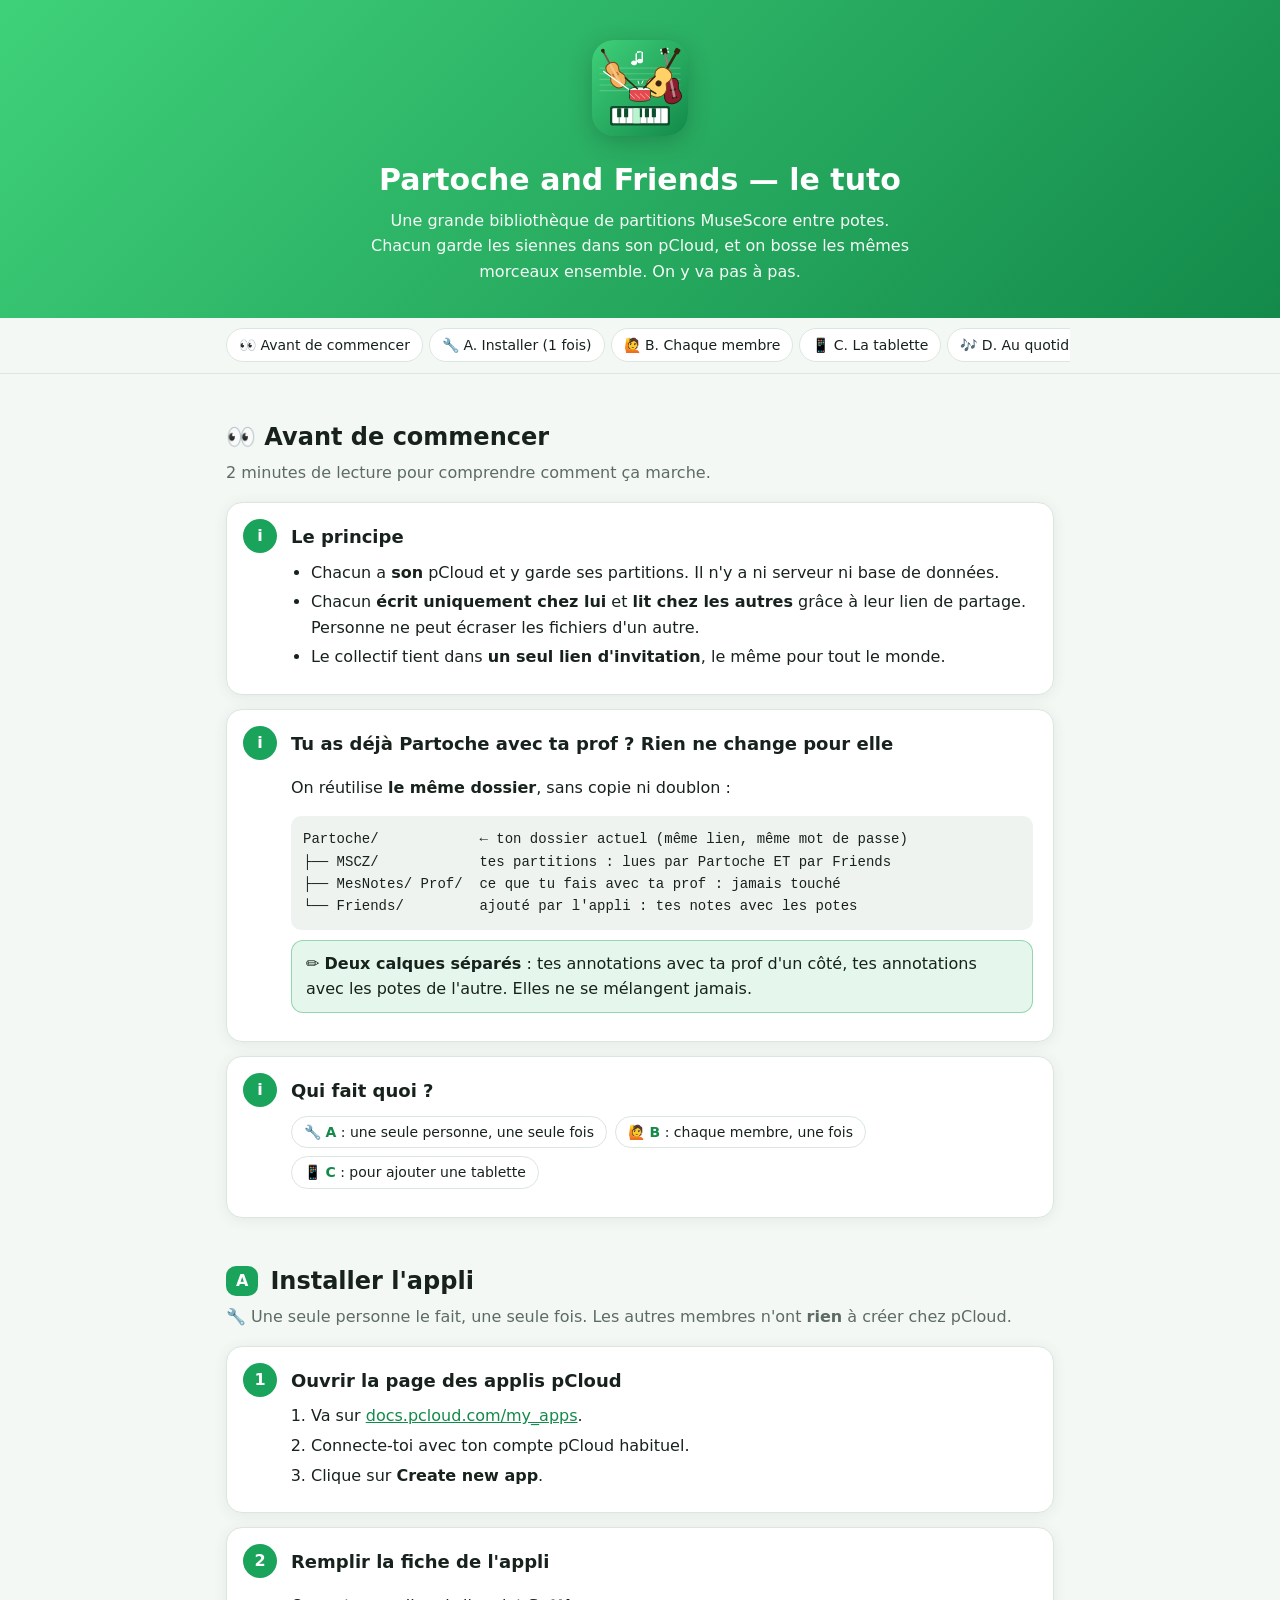
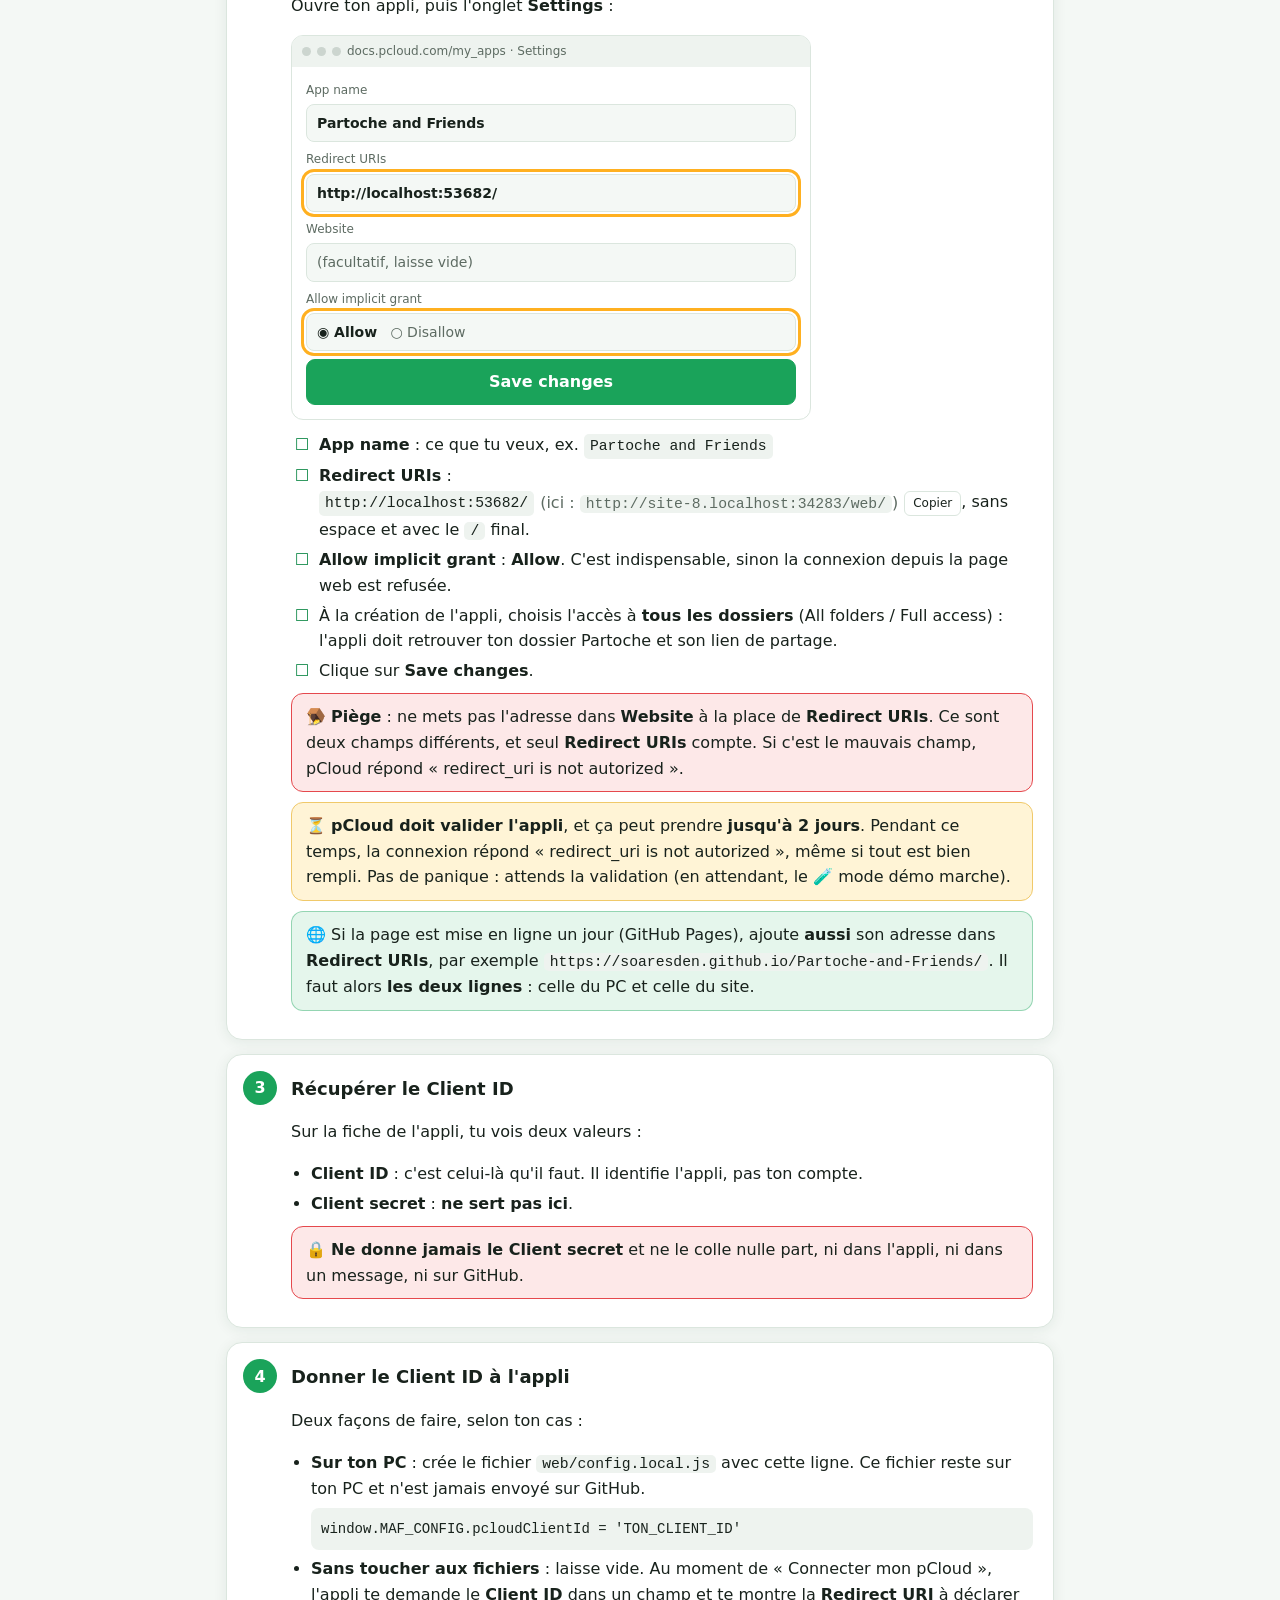
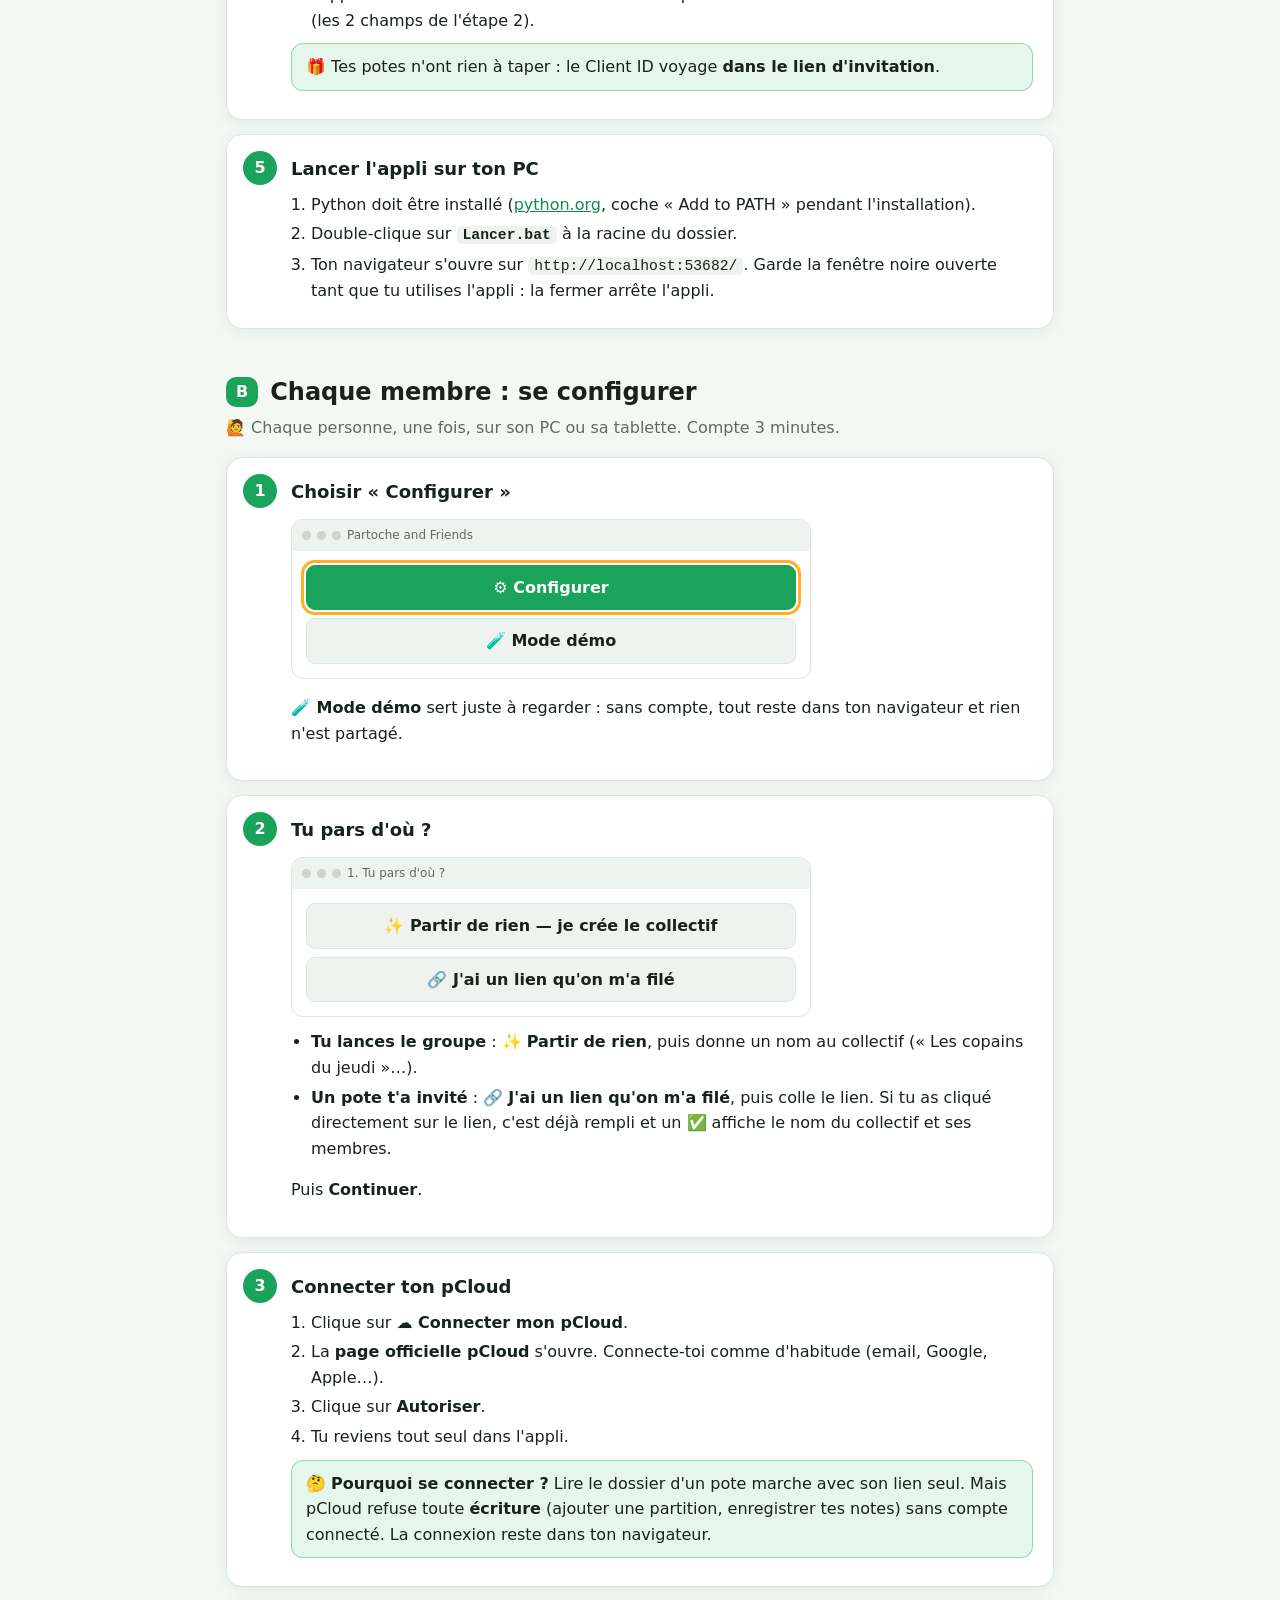
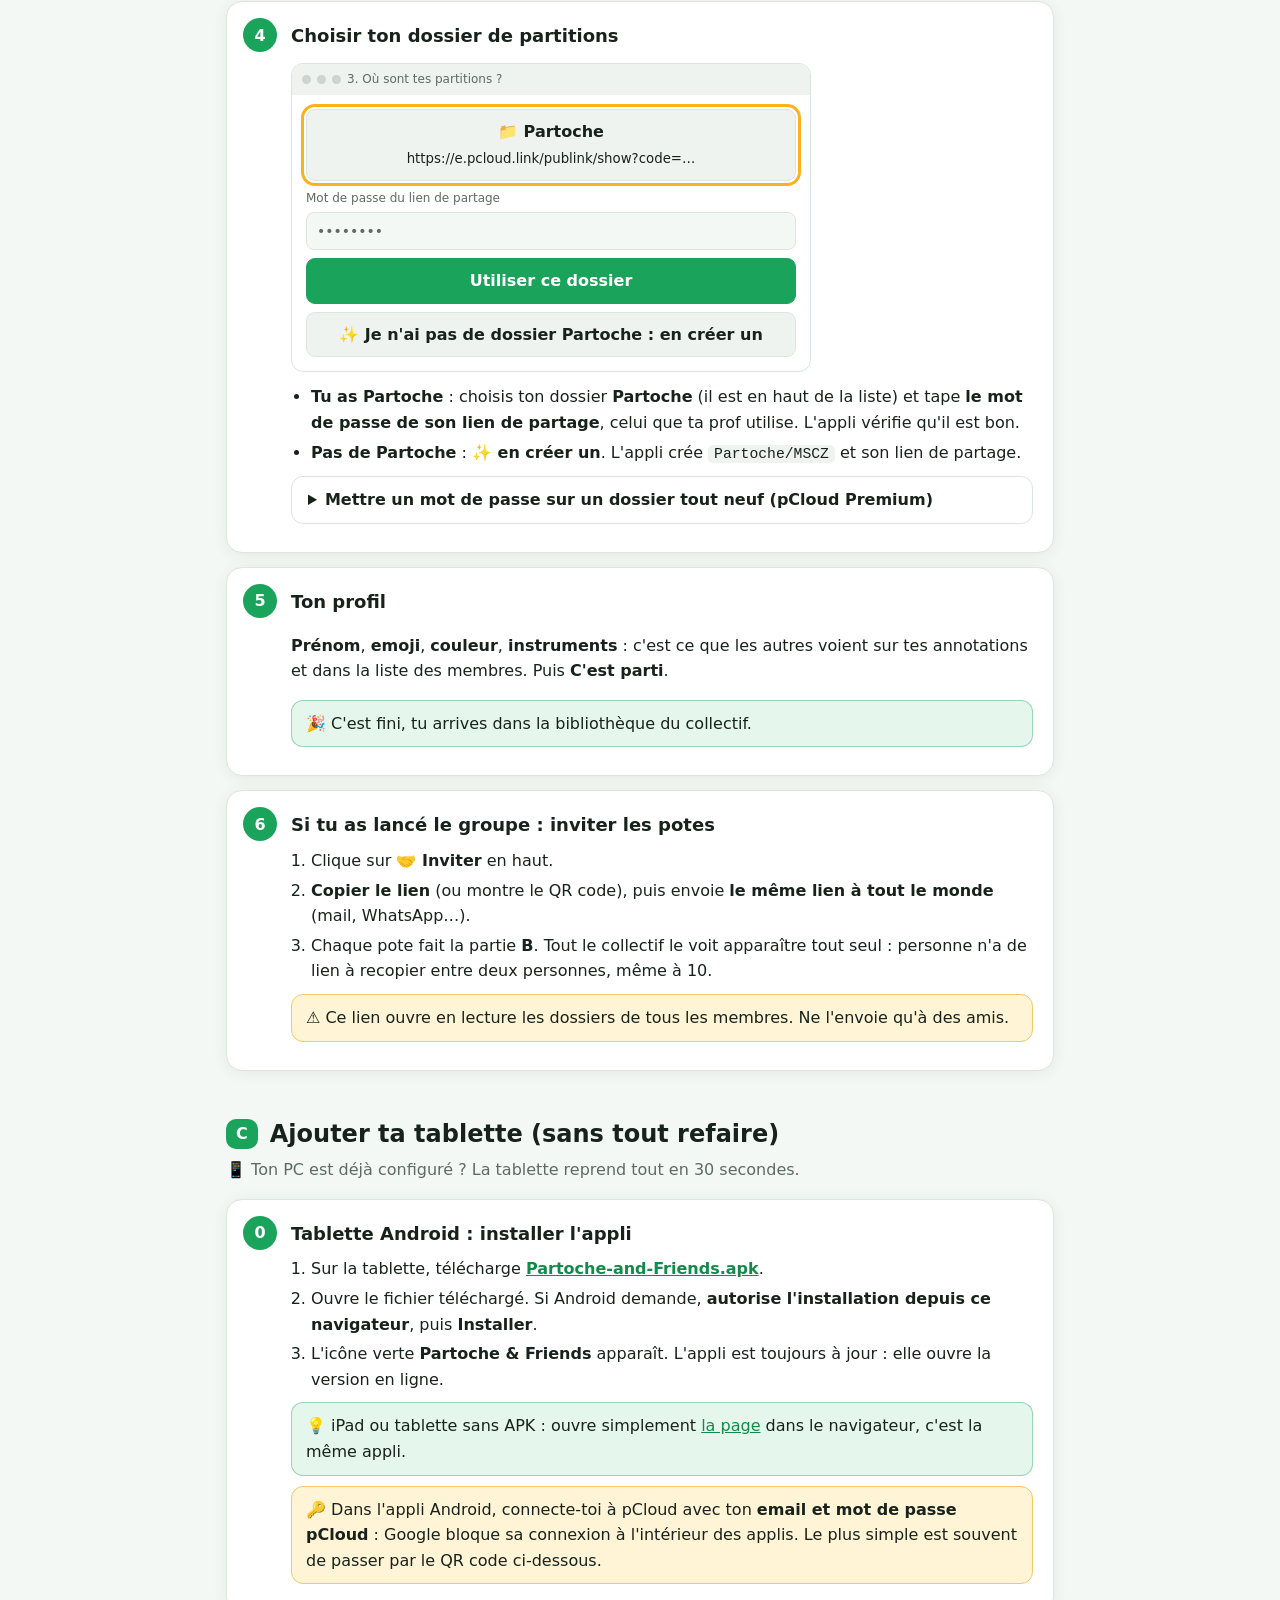
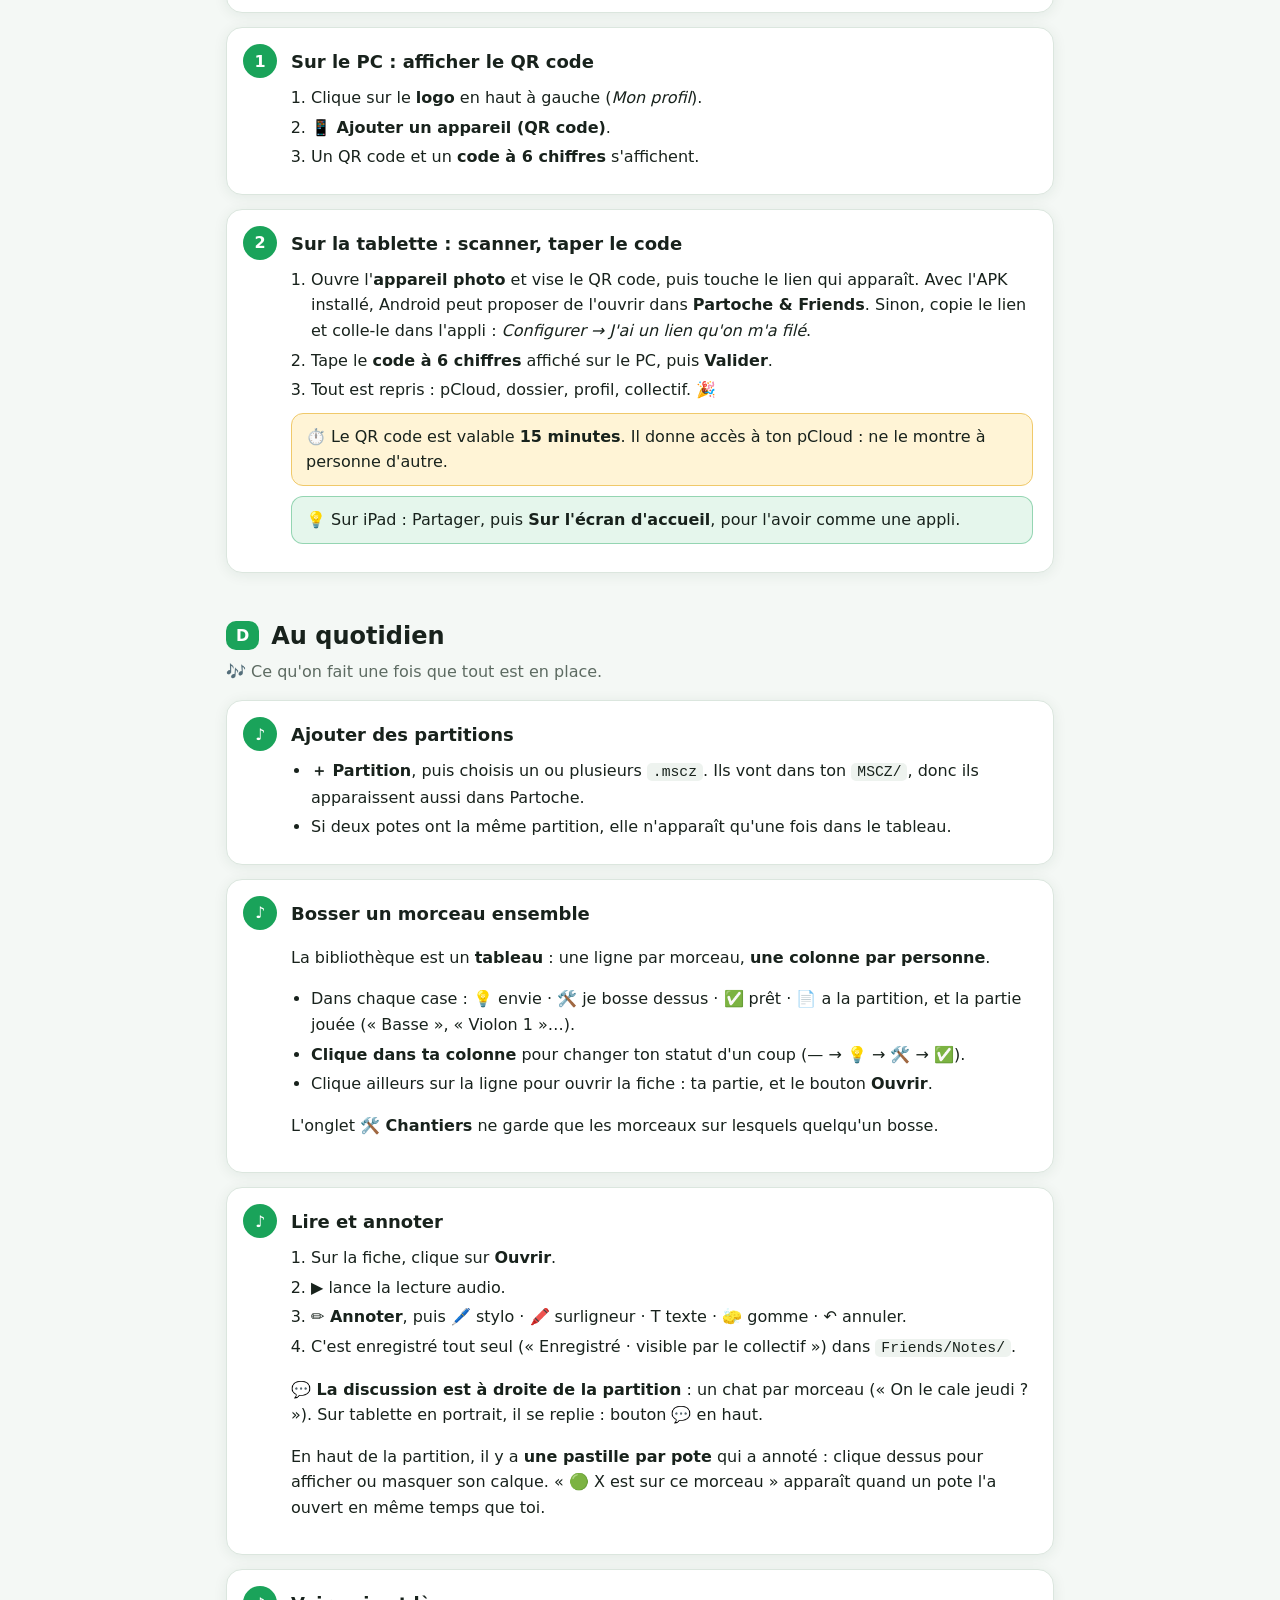
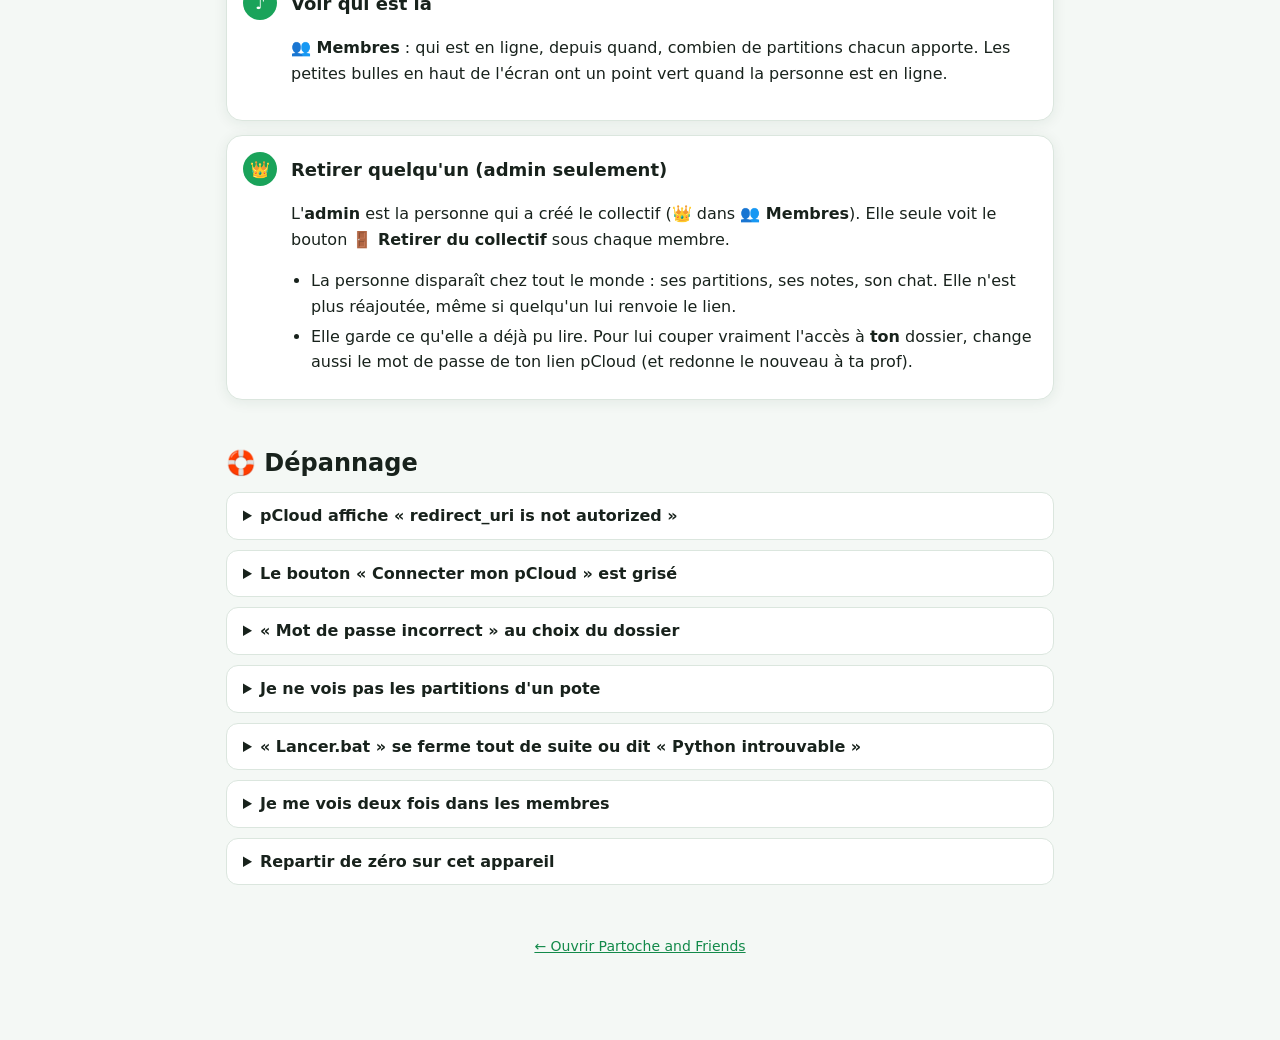
==== web/tuto.html @ ba1e39c8 "Profil gardé au rechargement, doublons de soi-même fusionnés, retrait d'un membre par l'admin - rele" ====
<!doctype html>
<html lang="fr">
<head>
<meta charset="utf-8">
<meta name="viewport" content="width=device-width,initial-scale=1">
<title>Tuto Partoche and Friends</title>
<link rel="icon" href="img/favicon.png">
<style>
:root {
  --bg: #f4f8f5; --card: #ffffff; --ink: #18221c; --muted: #5d6b62; --line: #dbe6de;
  --green: #1aa35a; --green2: #138a4a; --soft: #e5f6ec; --warn: #fff4d6; --warnline: #f0c96a; --bad: #fde8e8; --badline: #e5484d;
  --code: #eef3ef; --shadow: 0 2px 14px rgba(20,60,35,.08);
}
@media (prefers-color-scheme: dark) { :root:not([data-theme="light"]) {
  --bg: #121614; --card: #1b211d; --ink: #e6efe9; --muted: #98a69c; --line: #2b352f;
  --soft: #183326; --warn: #33290f; --warnline: #8a6d1f; --bad: #3a1c1c; --code: #232b26; --shadow: none;
} }
:root[data-theme="dark"] { --bg: #121614; --card: #1b211d; --ink: #e6efe9; --muted: #98a69c; --line: #2b352f; --soft: #183326; --warn: #33290f; --warnline: #8a6d1f; --bad: #3a1c1c; --code: #232b26; --shadow: none; }
* { box-sizing: border-box; }
html { scroll-behavior: smooth; }
body { margin: 0; background: var(--bg); color: var(--ink); font: 16px/1.6 system-ui, -apple-system, "Segoe UI", Roboto, sans-serif; }
a { color: var(--green2); }
code { background: var(--code); padding: 1px 6px; border-radius: 5px; font-size: .92em; word-break: break-all; }
.wrap { max-width: 860px; margin: 0 auto; padding: 0 16px 80px; }

/* en-tête */
.hero { background: linear-gradient(135deg, #3fd17a, #138a4a); color: #fff; padding: 40px 16px 34px; text-align: center; }
.hero img { width: 96px; border-radius: 22px; box-shadow: 0 6px 24px rgba(0,0,0,.2); }
.hero h1 { margin: 12px 0 4px; font-size: 30px; }
.hero p { margin: 0 auto; max-width: 560px; opacity: .95; }

/* sommaire */
.toc { position: sticky; top: 0; z-index: 5; background: color-mix(in srgb, var(--bg) 92%, transparent); backdrop-filter: blur(6px); border-bottom: 1px solid var(--line); }
.toc .wrap { display: flex; gap: 6px; overflow-x: auto; padding: 10px 16px; }
.toc a { flex: 0 0 auto; text-decoration: none; color: var(--ink); background: var(--card); border: 1px solid var(--line); border-radius: 999px; padding: 5px 12px; font-size: 14px; }
.toc a:hover { border-color: var(--green); }

/* parties */
.part { margin-top: 44px; }
.part > h2 { display: flex; align-items: center; gap: 12px; font-size: 24px; margin: 0 0 4px; }
.part > h2 .tag { background: var(--green); color: #fff; border-radius: 10px; padding: 2px 10px; font-size: 16px; }
.part > .who { color: var(--muted); margin: 0 0 16px; }

/* étapes */
.step { position: relative; background: var(--card); border: 1px solid var(--line); border-radius: 16px; padding: 18px 20px 18px 64px; margin: 14px 0; box-shadow: var(--shadow); }
.step .n { position: absolute; left: 16px; top: 16px; width: 34px; height: 34px; border-radius: 50%; background: var(--green); color: #fff; display: grid; place-items: center; font-weight: 700; }
.step h3 { margin: 2px 0 8px; font-size: 18px; }
.step ol, .step ul { margin: 6px 0; padding-left: 20px; }
.step li { margin: 4px 0; }
.check { list-style: none; padding-left: 0 !important; }
.check li { padding-left: 28px; position: relative; }
.check li::before { content: "☐"; position: absolute; left: 4px; color: var(--green2); }
.check li.done::before { content: "☑"; }
.check li { cursor: pointer; user-select: none; }

/* encadrés */
.note, .warn, .bad { border-radius: 12px; padding: 10px 14px; margin: 10px 0; border: 1px solid; }
.note { background: var(--soft); border-color: color-mix(in srgb, var(--green) 40%, transparent); }
.warn { background: var(--warn); border-color: var(--warnline); }
.bad { background: var(--bad); border-color: var(--badline); }

/* faux écrans */
.screen { border: 1px solid var(--line); border-radius: 12px; overflow: hidden; margin: 12px 0; max-width: 520px; background: var(--card); }
.screen .bar { background: var(--code); padding: 6px 10px; font-size: 12px; color: var(--muted); display: flex; gap: 6px; align-items: center; }
.screen .bar i { width: 9px; height: 9px; border-radius: 50%; background: #ccd5cf; display: inline-block; }
.screen .body { padding: 14px; display: grid; gap: 8px; }
.fbtn { display: block; text-align: center; padding: 9px; border-radius: 9px; border: 1px solid var(--line); background: var(--code); font-weight: 600; }
.fbtn.pri { background: var(--green); border-color: var(--green); color: #fff; }
.ffield { border: 1px solid var(--line); border-radius: 8px; padding: 7px 10px; font-size: 14px; color: var(--muted); background: var(--bg); }
.ffield b { color: var(--ink); }
.flabel { font-size: 12px; color: var(--muted); margin-bottom: -4px; }
.hl { outline: 3px solid #ffb020; outline-offset: 2px; }

.copy { display: inline-flex; gap: 6px; align-items: center; }
.copy button { font: inherit; font-size: 12px; padding: 2px 8px; border-radius: 6px; border: 1px solid var(--line); background: var(--card); color: var(--ink); cursor: pointer; }

.flow { display: flex; flex-wrap: wrap; gap: 8px; align-items: center; margin: 10px 0; font-size: 14px; }
.flow span { background: var(--card); border: 1px solid var(--line); border-radius: 999px; padding: 4px 12px; }
.flow b { color: var(--green2); }

details { background: var(--card); border: 1px solid var(--line); border-radius: 12px; padding: 10px 16px; margin: 10px 0; }
details summary { cursor: pointer; font-weight: 600; }
.foot { text-align: center; color: var(--muted); margin-top: 50px; font-size: 14px; }
@media (max-width: 600px) { .step { padding: 16px 14px 16px 56px; } .step .n { left: 12px; } .hero h1 { font-size: 24px; } }
</style>
</head>
<body>

<header class="hero">
  <img src="img/logo.svg" alt="">
  <h1>Partoche and Friends — le tuto</h1>
  <p>Une grande bibliothèque de partitions MuseScore entre potes. Chacun garde les siennes dans son pCloud, et on bosse les mêmes morceaux ensemble. On y va pas à pas.</p>
</header>

<nav class="toc"><div class="wrap">
  <a href="#avant">👀 Avant de commencer</a>
  <a href="#appli">🔧 A. Installer (1 fois)</a>
  <a href="#membre">🙋 B. Chaque membre</a>
  <a href="#tablette">📱 C. La tablette</a>
  <a href="#quotidien">🎶 D. Au quotidien</a>
  <a href="#depannage">🛟 Dépannage</a>
</div></nav>

<main class="wrap">

<!-- ================================================================== -->
<section class="part" id="avant">
  <h2>👀 Avant de commencer</h2>
  <p class="who">2 minutes de lecture pour comprendre comment ça marche.</p>

  <div class="step"><span class="n">i</span>
    <h3>Le principe</h3>
    <ul>
      <li>Chacun a <b>son</b> pCloud et y garde ses partitions. Il n'y a ni serveur ni base de données.</li>
      <li>Chacun <b>écrit uniquement chez lui</b> et <b>lit chez les autres</b> grâce à leur lien de partage. Personne ne peut écraser les fichiers d'un autre.</li>
      <li>Le collectif tient dans <b>un seul lien d'invitation</b>, le même pour tout le monde.</li>
    </ul>
  </div>

  <div class="step"><span class="n">i</span>
    <h3>Tu as déjà Partoche avec ta prof ? Rien ne change pour elle</h3>
    <p>On réutilise <b>le même dossier</b>, sans copie ni doublon :</p>
<pre style="background:var(--code);padding:12px;border-radius:10px;overflow:auto;font-size:14px;margin:6px 0">Partoche/            ← ton dossier actuel (même lien, même mot de passe)
├── MSCZ/            tes partitions : lues par Partoche ET par Friends
├── MesNotes/ Prof/  ce que tu fais avec ta prof : jamais touché
└── Friends/         ajouté par l'appli : tes notes avec les potes</pre>
    <div class="note">✏️ <b>Deux calques séparés</b> : tes annotations avec ta prof d'un côté, tes annotations avec les potes de l'autre. Elles ne se mélangent jamais.</div>
  </div>

  <div class="step"><span class="n">i</span>
    <h3>Qui fait quoi ?</h3>
    <div class="flow"><span>🔧 <b>A</b> : une seule personne, une seule fois</span><span>🙋 <b>B</b> : chaque membre, une fois</span><span>📱 <b>C</b> : pour ajouter une tablette</span></div>
  </div>
</section>

<!-- ================================================================== -->
<section class="part" id="appli">
  <h2><span class="tag">A</span> Installer l'appli</h2>
  <p class="who">🔧 Une seule personne le fait, une seule fois. Les autres membres n'ont <b>rien</b> à créer chez pCloud.</p>

  <div class="step"><span class="n">1</span>
    <h3>Ouvrir la page des applis pCloud</h3>
    <ol>
      <li>Va sur <a href="https://docs.pcloud.com/my_apps/" target="_blank" rel="noopener">docs.pcloud.com/my_apps</a>.</li>
      <li>Connecte-toi avec ton compte pCloud habituel.</li>
      <li>Clique sur <b>Create new app</b>.</li>
    </ol>
  </div>

  <div class="step"><span class="n">2</span>
    <h3>Remplir la fiche de l'appli</h3>
    <p>Ouvre ton appli, puis l'onglet <b>Settings</b> :</p>
    <div class="screen"><div class="bar"><i></i><i></i><i></i> docs.pcloud.com/my_apps · Settings</div><div class="body">
      <div class="flabel">App name</div><div class="ffield"><b>Partoche and Friends</b></div>
      <div class="flabel">Redirect URIs</div><div class="ffield hl"><b>http://localhost:53682/</b></div>
      <div class="flabel">Website</div><div class="ffield">(facultatif, laisse vide)</div>
      <div class="flabel">Allow implicit grant</div><div class="ffield hl"><b>◉ Allow</b> &nbsp; ○ Disallow</div>
      <span class="fbtn pri">Save changes</span>
    </div></div>
    <ul class="check">
      <li><b>App name</b> : ce que tu veux, ex. <span class="copy"><code>Partoche and Friends</code></span></li>
      <li><b>Redirect URIs</b> : <span class="copy"><code>http://localhost:53682/</code><button data-copy="http://localhost:53682/">Copier</button></span>, sans espace et avec le <code>/</code> final.</li>
      <li><b>Allow implicit grant</b> : <b>Allow</b>. C'est indispensable, sinon la connexion depuis la page web est refusée.</li>
      <li>À la création de l'appli, choisis l'accès à <b>tous les dossiers</b> (All folders / Full access) : l'appli doit retrouver ton dossier Partoche et son lien de partage.</li>
      <li>Clique sur <b>Save changes</b>.</li>
    </ul>
    <div class="bad">🪤 <b>Piège</b> : ne mets pas l'adresse dans <b>Website</b> à la place de <b>Redirect URIs</b>. Ce sont deux champs différents, et seul <b>Redirect URIs</b> compte. Si c'est le mauvais champ, pCloud répond « redirect_uri is not autorized ».</div>
    <div class="warn">⏳ <b>pCloud doit valider l'appli</b>, et ça peut prendre <b>jusqu'à 2 jours</b>. Pendant ce temps, la connexion répond « redirect_uri is not autorized », même si tout est bien rempli. Pas de panique : attends la validation (en attendant, le 🧪 mode démo marche).</div>
    <div class="note">🌐 Si la page est mise en ligne un jour (GitHub Pages), ajoute <b>aussi</b> son adresse dans <b>Redirect URIs</b>, par exemple <code>https://soaresden.github.io/Partoche-and-Friends/</code>. Il faut alors <b>les deux lignes</b> : celle du PC et celle du site.</div>
  </div>

  <div class="step"><span class="n">3</span>
    <h3>Récupérer le Client ID</h3>
    <p>Sur la fiche de l'appli, tu vois deux valeurs :</p>
    <ul>
      <li><b>Client ID</b> : c'est celui-là qu'il faut. Il identifie l'appli, pas ton compte.</li>
      <li><b>Client secret</b> : <b>ne sert pas ici</b>.</li>
    </ul>
    <div class="bad">🔒 <b>Ne donne jamais le Client secret</b> et ne le colle nulle part, ni dans l'appli, ni dans un message, ni sur GitHub.</div>
  </div>

  <div class="step"><span class="n">4</span>
    <h3>Donner le Client ID à l'appli</h3>
    <p>Deux façons de faire, selon ton cas :</p>
    <ul>
      <li><b>Sur ton PC</b> : crée le fichier <code>web/config.local.js</code> avec cette ligne. Ce fichier reste sur ton PC et n'est jamais envoyé sur GitHub.
<pre style="background:var(--code);padding:10px;border-radius:8px;overflow:auto;font-size:14px;margin:6px 0">window.MAF_CONFIG.pcloudClientId = 'TON_CLIENT_ID'</pre></li>
      <li><b>Sans toucher aux fichiers</b> : laisse vide. Au moment de « Connecter mon pCloud », l'appli te demande le <b>Client ID</b> dans un champ et te montre la <b>Redirect URI</b> à déclarer (les 2 champs de l'étape 2).</li>
    </ul>
    <div class="note">🎁 Tes potes n'ont rien à taper : le Client ID voyage <b>dans le lien d'invitation</b>.</div>
  </div>

  <div class="step"><span class="n">5</span>
    <h3>Lancer l'appli sur ton PC</h3>
    <ol>
      <li>Python doit être installé (<a href="https://www.python.org/downloads/" target="_blank" rel="noopener">python.org</a>, coche « Add to PATH » pendant l'installation).</li>
      <li>Double-clique sur <b><code>Lancer.bat</code></b> à la racine du dossier.</li>
      <li>Ton navigateur s'ouvre sur <code>http://localhost:53682/</code>. Garde la fenêtre noire ouverte tant que tu utilises l'appli : la fermer arrête l'appli.</li>
    </ol>
  </div>
</section>

<!-- ================================================================== -->
<section class="part" id="membre">
  <h2><span class="tag">B</span> Chaque membre : se configurer</h2>
  <p class="who">🙋 Chaque personne, une fois, sur son PC ou sa tablette. Compte 3 minutes.</p>

  <div class="step"><span class="n">1</span>
    <h3>Choisir « Configurer »</h3>
    <div class="screen"><div class="bar"><i></i><i></i><i></i> Partoche and Friends</div><div class="body">
      <span class="fbtn pri hl">⚙️ Configurer</span>
      <span class="fbtn">🧪 Mode démo</span>
    </div></div>
    <p><b>🧪 Mode démo</b> sert juste à regarder : sans compte, tout reste dans ton navigateur et rien n'est partagé.</p>
  </div>

  <div class="step"><span class="n">2</span>
    <h3>Tu pars d'où ?</h3>
    <div class="screen"><div class="bar"><i></i><i></i><i></i> 1. Tu pars d'où ?</div><div class="body">
      <span class="fbtn">✨ Partir de rien — je crée le collectif</span>
      <span class="fbtn">🔗 J'ai un lien qu'on m'a filé</span>
    </div></div>
    <ul>
      <li><b>Tu lances le groupe</b> : ✨ <b>Partir de rien</b>, puis donne un nom au collectif (« Les copains du jeudi »…).</li>
      <li><b>Un pote t'a invité</b> : 🔗 <b>J'ai un lien qu'on m'a filé</b>, puis colle le lien. Si tu as cliqué directement sur le lien, c'est déjà rempli et un ✅ affiche le nom du collectif et ses membres.</li>
    </ul>
    <p>Puis <b>Continuer</b>.</p>
  </div>

  <div class="step"><span class="n">3</span>
    <h3>Connecter ton pCloud</h3>
    <ol>
      <li>Clique sur <b>☁️ Connecter mon pCloud</b>.</li>
      <li>La <b>page officielle pCloud</b> s'ouvre. Connecte-toi comme d'habitude (email, Google, Apple…).</li>
      <li>Clique sur <b>Autoriser</b>.</li>
      <li>Tu reviens tout seul dans l'appli.</li>
    </ol>
    <div class="note">🤔 <b>Pourquoi se connecter ?</b> Lire le dossier d'un pote marche avec son lien seul. Mais pCloud refuse toute <b>écriture</b> (ajouter une partition, enregistrer tes notes) sans compte connecté. La connexion reste dans ton navigateur.</div>
  </div>

  <div class="step"><span class="n">4</span>
    <h3>Choisir ton dossier de partitions</h3>
    <div class="screen"><div class="bar"><i></i><i></i><i></i> 3. Où sont tes partitions ?</div><div class="body">
      <span class="fbtn hl">📁 Partoche<br><small style="font-weight:400">https://e.pcloud.link/publink/show?code=…</small></span>
      <div class="flabel">Mot de passe du lien de partage</div><div class="ffield">••••••••</div>
      <span class="fbtn pri">Utiliser ce dossier</span>
      <span class="fbtn">✨ Je n'ai pas de dossier Partoche : en créer un</span>
    </div></div>
    <ul>
      <li><b>Tu as Partoche</b> : choisis ton dossier <b>Partoche</b> (il est en haut de la liste) et tape <b>le mot de passe de son lien de partage</b>, celui que ta prof utilise. L'appli vérifie qu'il est bon.</li>
      <li><b>Pas de Partoche</b> : <b>✨ en créer un</b>. L'appli crée <code>Partoche/MSCZ</code> et son lien de partage.</li>
    </ul>
    <details><summary>Mettre un mot de passe sur un dossier tout neuf (pCloud Premium)</summary>
      <ol>
        <li>Sur pcloud.com, clic droit sur le dossier <b>Partoche</b>, puis <b>Partager</b>, puis <b>Lien de partage</b>.</li>
        <li><b>Protection par mot de passe</b> : <b>Activé</b>, puis choisis un mot de passe.</li>
        <li>Reviens dans l'appli, choisis le dossier et tape ce mot de passe.</li>
      </ol>
    </details>
  </div>

  <div class="step"><span class="n">5</span>
    <h3>Ton profil</h3>
    <p><b>Prénom</b>, <b>emoji</b>, <b>couleur</b>, <b>instruments</b> : c'est ce que les autres voient sur tes annotations et dans la liste des membres. Puis <b>C'est parti</b>.</p>
    <div class="note">🎉 C'est fini, tu arrives dans la bibliothèque du collectif.</div>
  </div>

  <div class="step"><span class="n">6</span>
    <h3>Si tu as lancé le groupe : inviter les potes</h3>
    <ol>
      <li>Clique sur <b>🤝 Inviter</b> en haut.</li>
      <li><b>Copier le lien</b> (ou montre le QR code), puis envoie <b>le même lien à tout le monde</b> (mail, WhatsApp…).</li>
      <li>Chaque pote fait la partie <b>B</b>. Tout le collectif le voit apparaître tout seul : personne n'a de lien à recopier entre deux personnes, même à 10.</li>
    </ol>
    <div class="warn">⚠️ Ce lien ouvre en lecture les dossiers de tous les membres. Ne l'envoie qu'à des amis.</div>
  </div>
</section>

<!-- ================================================================== -->
<section class="part" id="tablette">
  <h2><span class="tag">C</span> Ajouter ta tablette (sans tout refaire)</h2>
  <p class="who">📱 Ton PC est déjà configuré ? La tablette reprend tout en 30 secondes.</p>

  <div class="step"><span class="n">0</span>
    <h3>Tablette Android : installer l'appli</h3>
    <ol>
      <li>Sur la tablette, télécharge <a href="https://github.com/soaresden/Partoche-and-Friends/releases/latest/download/Partoche-and-Friends.apk"><b>Partoche-and-Friends.apk</b></a>.</li>
      <li>Ouvre le fichier téléchargé. Si Android demande, <b>autorise l'installation depuis ce navigateur</b>, puis <b>Installer</b>.</li>
      <li>L'icône verte <b>Partoche &amp; Friends</b> apparaît. L'appli est toujours à jour : elle ouvre la version en ligne.</li>
    </ol>
    <div class="note">💡 iPad ou tablette sans APK : ouvre simplement <a href="./">la page</a> dans le navigateur, c'est la même appli.</div>
    <div class="warn">🔑 Dans l'appli Android, connecte-toi à pCloud avec ton <b>email et mot de passe pCloud</b> : Google bloque sa connexion à l'intérieur des applis. Le plus simple est souvent de passer par le QR code ci-dessous.</div>
  </div>

  <div class="step"><span class="n">1</span>
    <h3>Sur le PC : afficher le QR code</h3>
    <ol>
      <li>Clique sur le <b>logo</b> en haut à gauche (<i>Mon profil</i>).</li>
      <li><b>📱 Ajouter un appareil (QR code)</b>.</li>
      <li>Un QR code et un <b>code à 6 chiffres</b> s'affichent.</li>
    </ol>
  </div>
  <div class="step"><span class="n">2</span>
    <h3>Sur la tablette : scanner, taper le code</h3>
    <ol>
      <li>Ouvre l'<b>appareil photo</b> et vise le QR code, puis touche le lien qui apparaît. Avec l'APK installé, Android peut proposer de l'ouvrir dans <b>Partoche &amp; Friends</b>. Sinon, copie le lien et colle-le dans l'appli : <i>Configurer → J'ai un lien qu'on m'a filé</i>.</li>
      <li>Tape le <b>code à 6 chiffres</b> affiché sur le PC, puis <b>Valider</b>.</li>
      <li>Tout est repris : pCloud, dossier, profil, collectif. 🎉</li>
    </ol>
    <div class="warn">⏱️ Le QR code est valable <b>15 minutes</b>. Il donne accès à ton pCloud : ne le montre à personne d'autre.</div>
    <div class="note">💡 Sur iPad : Partager, puis <b>Sur l'écran d'accueil</b>, pour l'avoir comme une appli.</div>
  </div>
</section>

<!-- ================================================================== -->
<section class="part" id="quotidien">
  <h2><span class="tag">D</span> Au quotidien</h2>
  <p class="who">🎶 Ce qu'on fait une fois que tout est en place.</p>

  <div class="step"><span class="n">♪</span>
    <h3>Ajouter des partitions</h3>
    <ul>
      <li><b>＋ Partition</b>, puis choisis un ou plusieurs <code>.mscz</code>. Ils vont dans ton <code>MSCZ/</code>, donc ils apparaissent aussi dans Partoche.</li>
      <li>Si deux potes ont la même partition, elle n'apparaît qu'une fois dans le tableau.</li>
    </ul>
  </div>

  <div class="step"><span class="n">♪</span>
    <h3>Bosser un morceau ensemble</h3>
    <p>La bibliothèque est un <b>tableau</b> : une ligne par morceau, <b>une colonne par personne</b>.</p>
    <ul>
      <li>Dans chaque case : 💡 envie · 🛠️ je bosse dessus · ✅ prêt · 📄 a la partition, et la partie jouée (« Basse », « Violon 1 »…).</li>
      <li><b>Clique dans ta colonne</b> pour changer ton statut d'un coup (— → 💡 → 🛠️ → ✅).</li>
      <li>Clique ailleurs sur la ligne pour ouvrir la fiche : ta partie, et le bouton <b>Ouvrir</b>.</li>
    </ul>
    <p>L'onglet <b>🛠️ Chantiers</b> ne garde que les morceaux sur lesquels quelqu'un bosse.</p>
  </div>

  <div class="step"><span class="n">♪</span>
    <h3>Lire et annoter</h3>
    <ol>
      <li>Sur la fiche, clique sur <b>Ouvrir</b>.</li>
      <li><b>▶</b> lance la lecture audio.</li>
      <li><b>✏️ Annoter</b>, puis 🖊️ stylo · 🖍️ surligneur · T texte · 🧽 gomme · ↶ annuler.</li>
      <li>C'est enregistré tout seul (« Enregistré · visible par le collectif ») dans <code>Friends/Notes/</code>.</li>
    </ol>
    <p><b>💬 La discussion est à droite de la partition</b> : un chat par morceau (« On le cale jeudi ? »). Sur tablette en portrait, il se replie : bouton <b>💬</b> en haut.</p>
    <p>En haut de la partition, il y a <b>une pastille par pote</b> qui a annoté : clique dessus pour afficher ou masquer son calque. « 🟢 X est sur ce morceau » apparaît quand un pote l'a ouvert en même temps que toi.</p>
  </div>

  <div class="step"><span class="n">♪</span>
    <h3>Voir qui est là</h3>
    <p><b>👥 Membres</b> : qui est en ligne, depuis quand, combien de partitions chacun apporte. Les petites bulles en haut de l'écran ont un point vert quand la personne est en ligne.</p>
  </div>

  <div class="step"><span class="n">👑</span>
    <h3>Retirer quelqu'un (admin seulement)</h3>
    <p>L'<b>admin</b> est la personne qui a créé le collectif (👑 dans <b>👥 Membres</b>). Elle seule voit le bouton <b>🚪 Retirer du collectif</b> sous chaque membre.</p>
    <ul>
      <li>La personne disparaît chez tout le monde : ses partitions, ses notes, son chat. Elle n'est plus réajoutée, même si quelqu'un lui renvoie le lien.</li>
      <li>Elle garde ce qu'elle a déjà pu lire. Pour lui couper vraiment l'accès à <b>ton</b> dossier, change aussi le mot de passe de ton lien pCloud (et redonne le nouveau à ta prof).</li>
    </ul>
  </div>
</section>

<!-- ================================================================== -->
<section class="part" id="depannage">
  <h2>🛟 Dépannage</h2>

  <details><summary>pCloud affiche « redirect_uri is not autorized »</summary>
    <p><b>Cause n° 1 : l'appli n'est pas encore validée par pCloud.</b> Ça peut prendre <b>jusqu'à 2 jours</b> après sa création. Attends, puis réessaie.</p>
    <p>Cause n° 2 : l'adresse a été mise dans <b>Website</b> au lieu de <b>Redirect URIs</b>, ou n'est déclarée nulle part (partie A, étape 2).</p>
    <ul>
      <li>Ouvre <a href="https://docs.pcloud.com/my_apps/" target="_blank" rel="noopener">docs.pcloud.com/my_apps</a>, puis ton appli, puis l'onglet <b>Settings</b>, puis le champ <b>Redirect URIs</b> (pas Website). Vérifie aussi <b>Allow implicit grant : Allow</b>.</li>
      <li>Il doit y avoir <b>exactement</b> l'adresse affichée dans la barre du navigateur, par exemple <code>http://localhost:53682/</code>, avec le <code>/</code> final et sans espace.</li>
      <li>Clique sur <b>Save</b>, attends une minute, puis recommence.</li>
      <li>Version en ligne : ajoute aussi l'adresse du site (2 lignes au total).</li>
    </ul>
  </details>

  <details><summary>Le bouton « Connecter mon pCloud » est grisé</summary>
    <p>L'appli ne connaît pas encore le <b>Client ID</b>. Tape-le dans le champ au-dessus du bouton, ou mets-le dans <code>web/config.local.js</code> (partie A, étape 4). Si tu as été invité, rouvre le <b>lien d'invitation</b> : il contient le Client ID.</p>
  </details>

  <details><summary>« Mot de passe incorrect » au choix du dossier</summary>
    <p>C'est le mot de passe du <b>lien de partage</b> du dossier, pas celui de ton compte pCloud. C'est celui que tu as donné à ta prof. Pour le retrouver ou le changer : pcloud.com, le dossier, <b>Partager</b>, puis <b>Protection par mot de passe</b>. Attention : si tu le changes, il faut aussi le redonner à ta prof.</p>
  </details>

  <details><summary>Je ne vois pas les partitions d'un pote</summary>
    <ul>
      <li>Clique sur <b>⟳</b> (actualiser).</li>
      <li>Onglet <b>👥 Membres</b> : si son nom affiche « ⚠️ dossier injoignable », son lien de partage a changé ou n'a plus de mot de passe valide. Il doit refaire la partie B, étape 4.</li>
    </ul>
  </details>

  <details><summary>« Lancer.bat » se ferme tout de suite ou dit « Python introuvable »</summary>
    <p>Installe Python depuis <a href="https://www.python.org/downloads/" target="_blank" rel="noopener">python.org</a> en cochant <b>Add python.exe to PATH</b>, puis relance <code>Lancer.bat</code>.</p>
  </details>

  <details><summary>Je me vois deux fois dans les membres</summary>
    <p>C'était une ancienne identité à toi (configuration refaite, autre navigateur). L'appli reconnaît maintenant ton lien de partage et fusionne tout seul : recharge la page (F5).</p>
  </details>

  <details><summary>Repartir de zéro sur cet appareil</summary>
    <p>Clique sur le <b>logo</b>, puis <b>Avancé</b>, puis <b>Quitter ce collectif sur cet appareil</b>. Tes fichiers restent dans ton pCloud. Reconnecte-toi (ou rouvre un lien d'invitation) pour revenir.</p>
  </details>
</section>

<p class="foot"><a href="./">← Ouvrir Partoche and Friends</a></p>
</main>

<script>
// boutons « Copier » + cases à cocher qu'on peut cocher en avançant
for (const b of document.querySelectorAll('[data-copy]')) b.onclick = async () => {
  try { await navigator.clipboard.writeText(b.dataset.copy); b.textContent = 'Copié ✓'; setTimeout(() => b.textContent = 'Copier', 1500) } catch { }
}
for (const li of document.querySelectorAll('.check li')) li.onclick = e => { if (e.target.tagName !== 'BUTTON') li.classList.toggle('done') }
// l'adresse de retour réelle de cette installation
const here = location.origin + location.pathname.replace(/tuto\.html$/, '')
if (/^https?:/.test(here) && !here.includes('localhost:53682')) for (const c of document.querySelectorAll('.copy code')) if (c.textContent === 'http://localhost:53682/') c.insertAdjacentHTML('afterend', ` <span style="color:var(--muted)">(ici : <code>${here}</code>)</span>`)
</script>
</body>
</html>
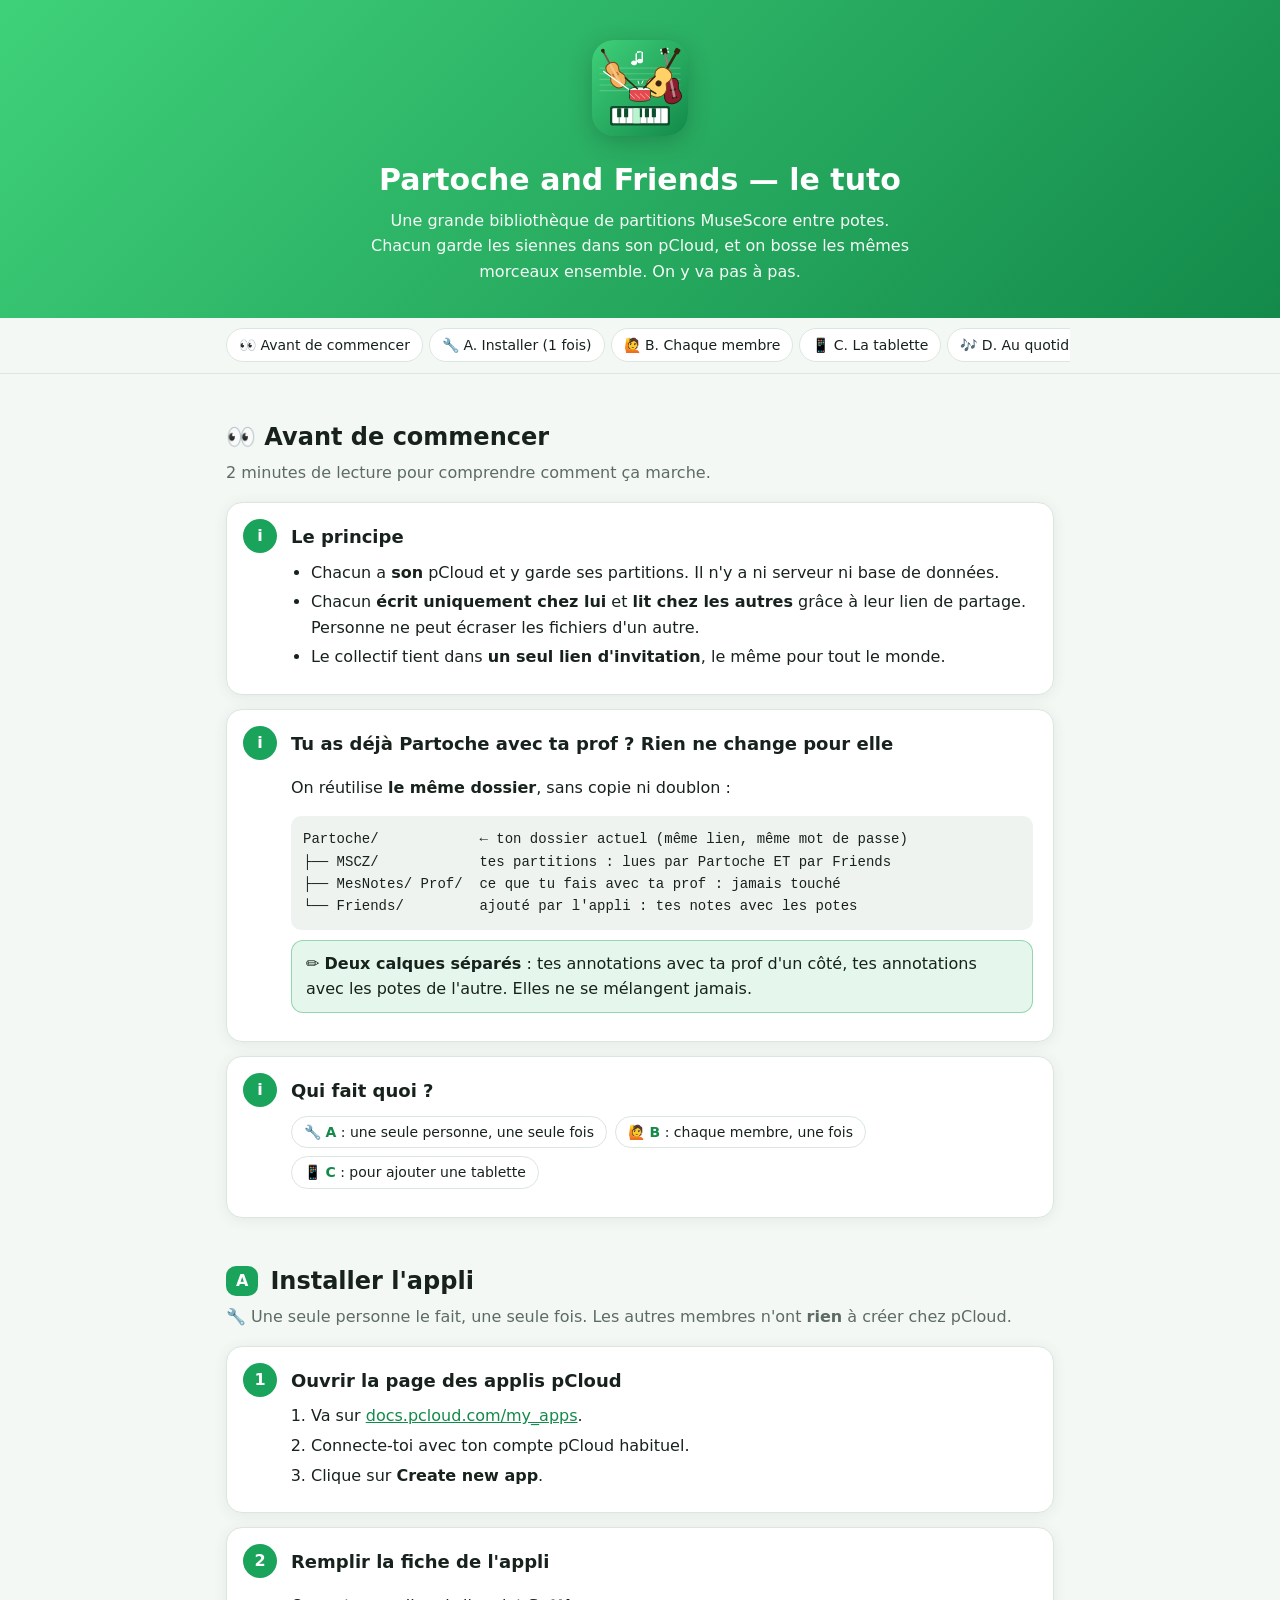
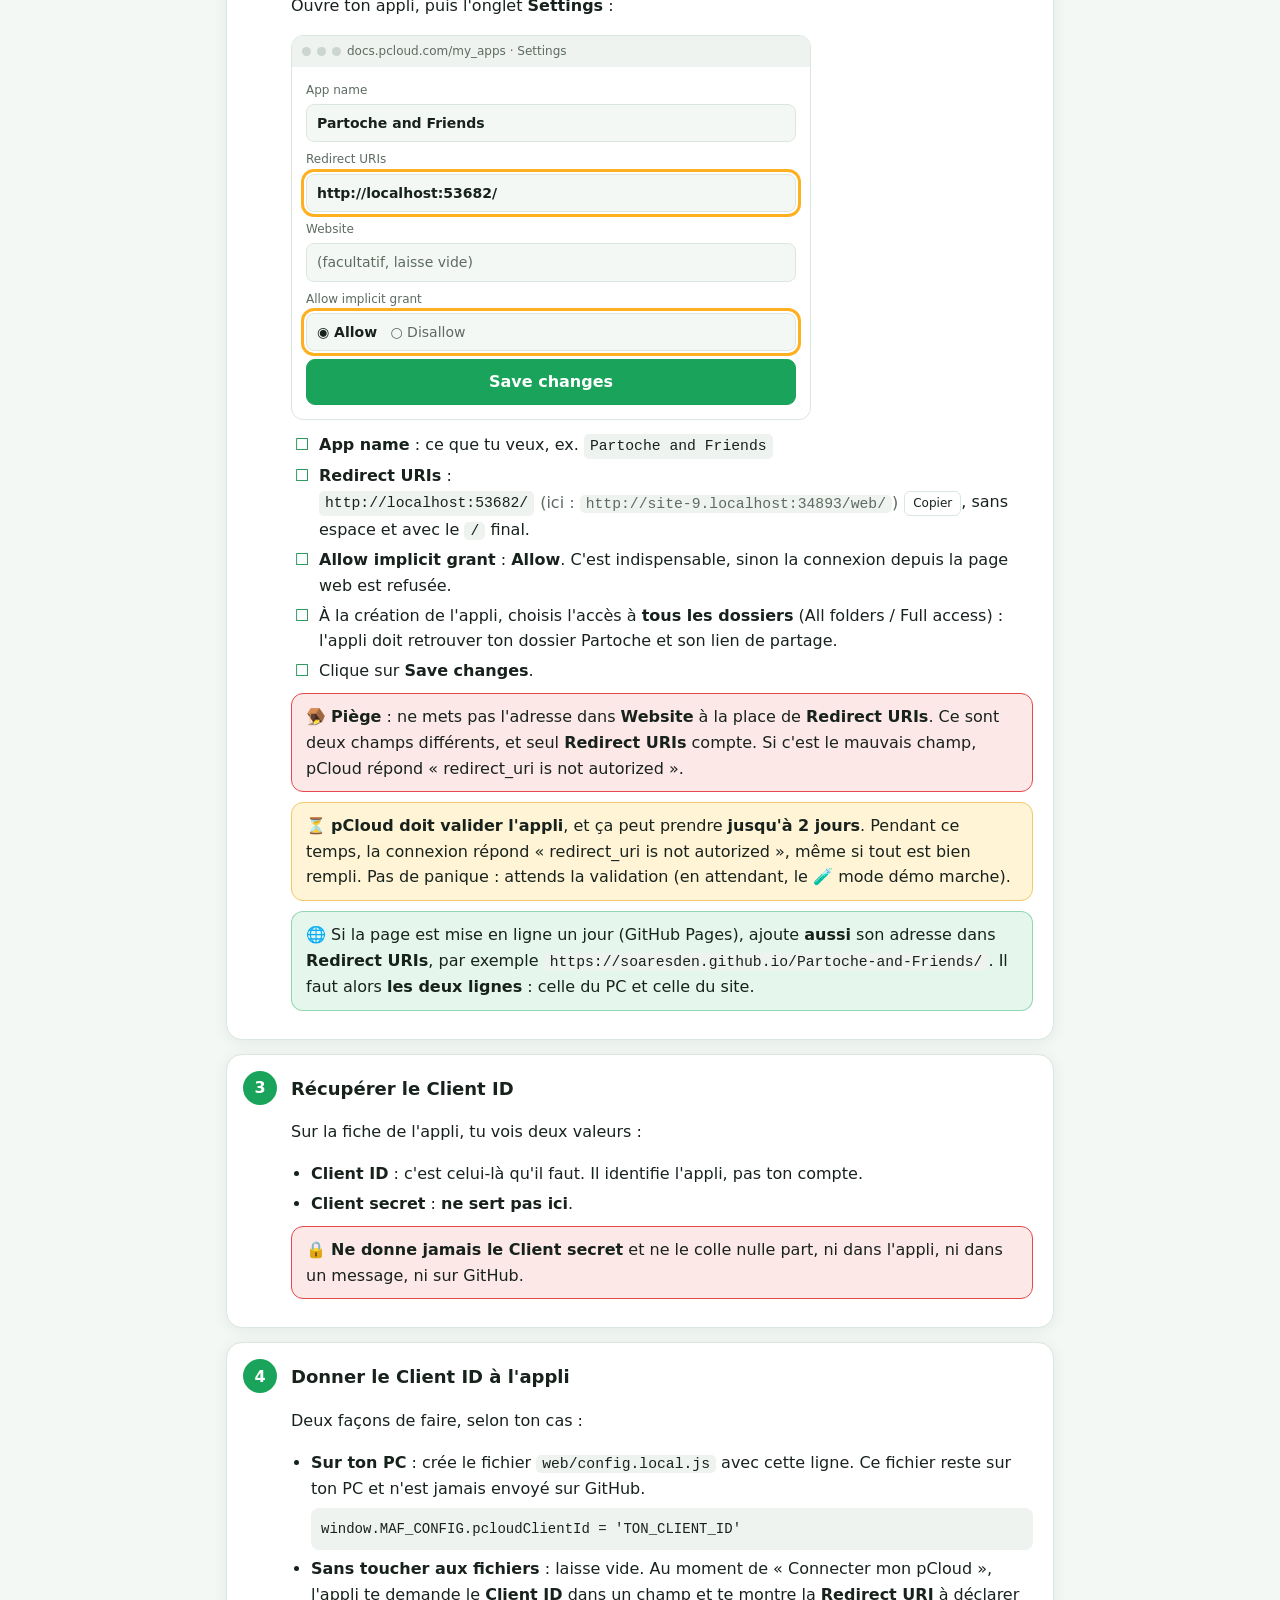
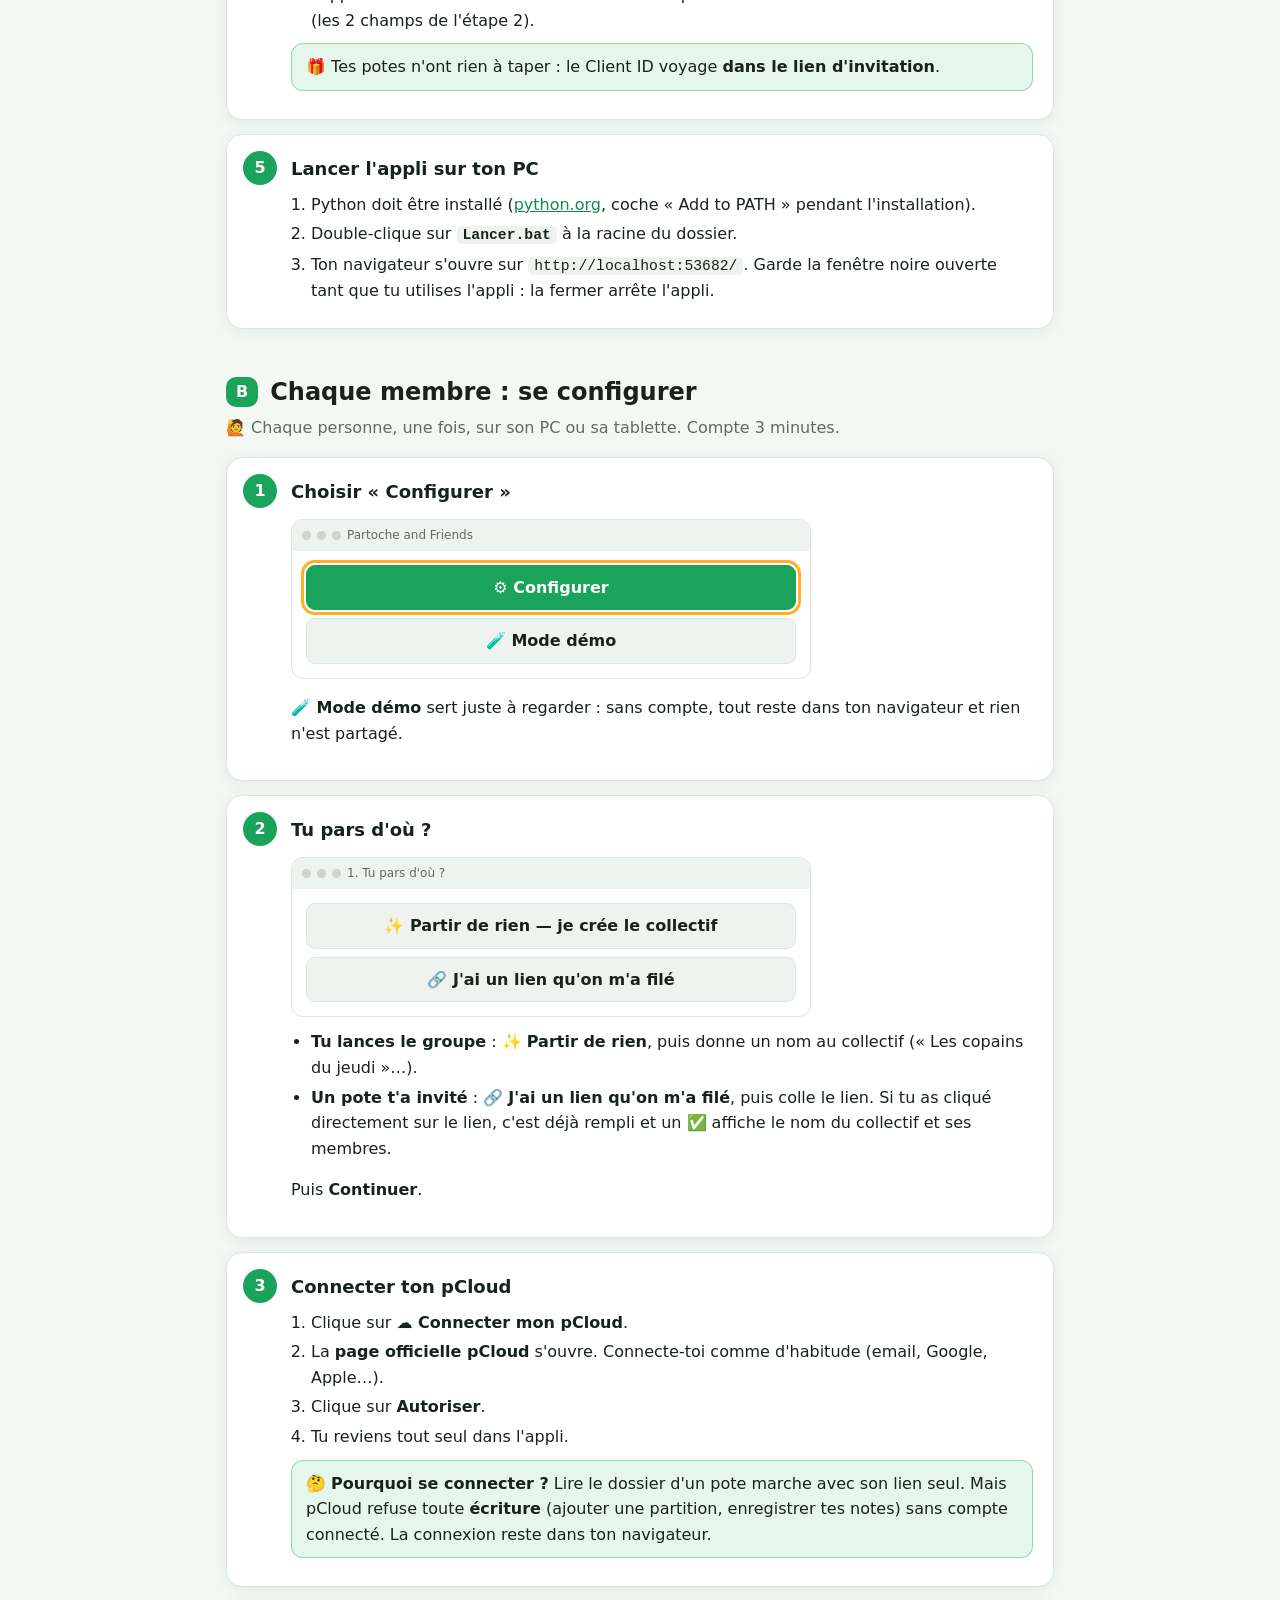
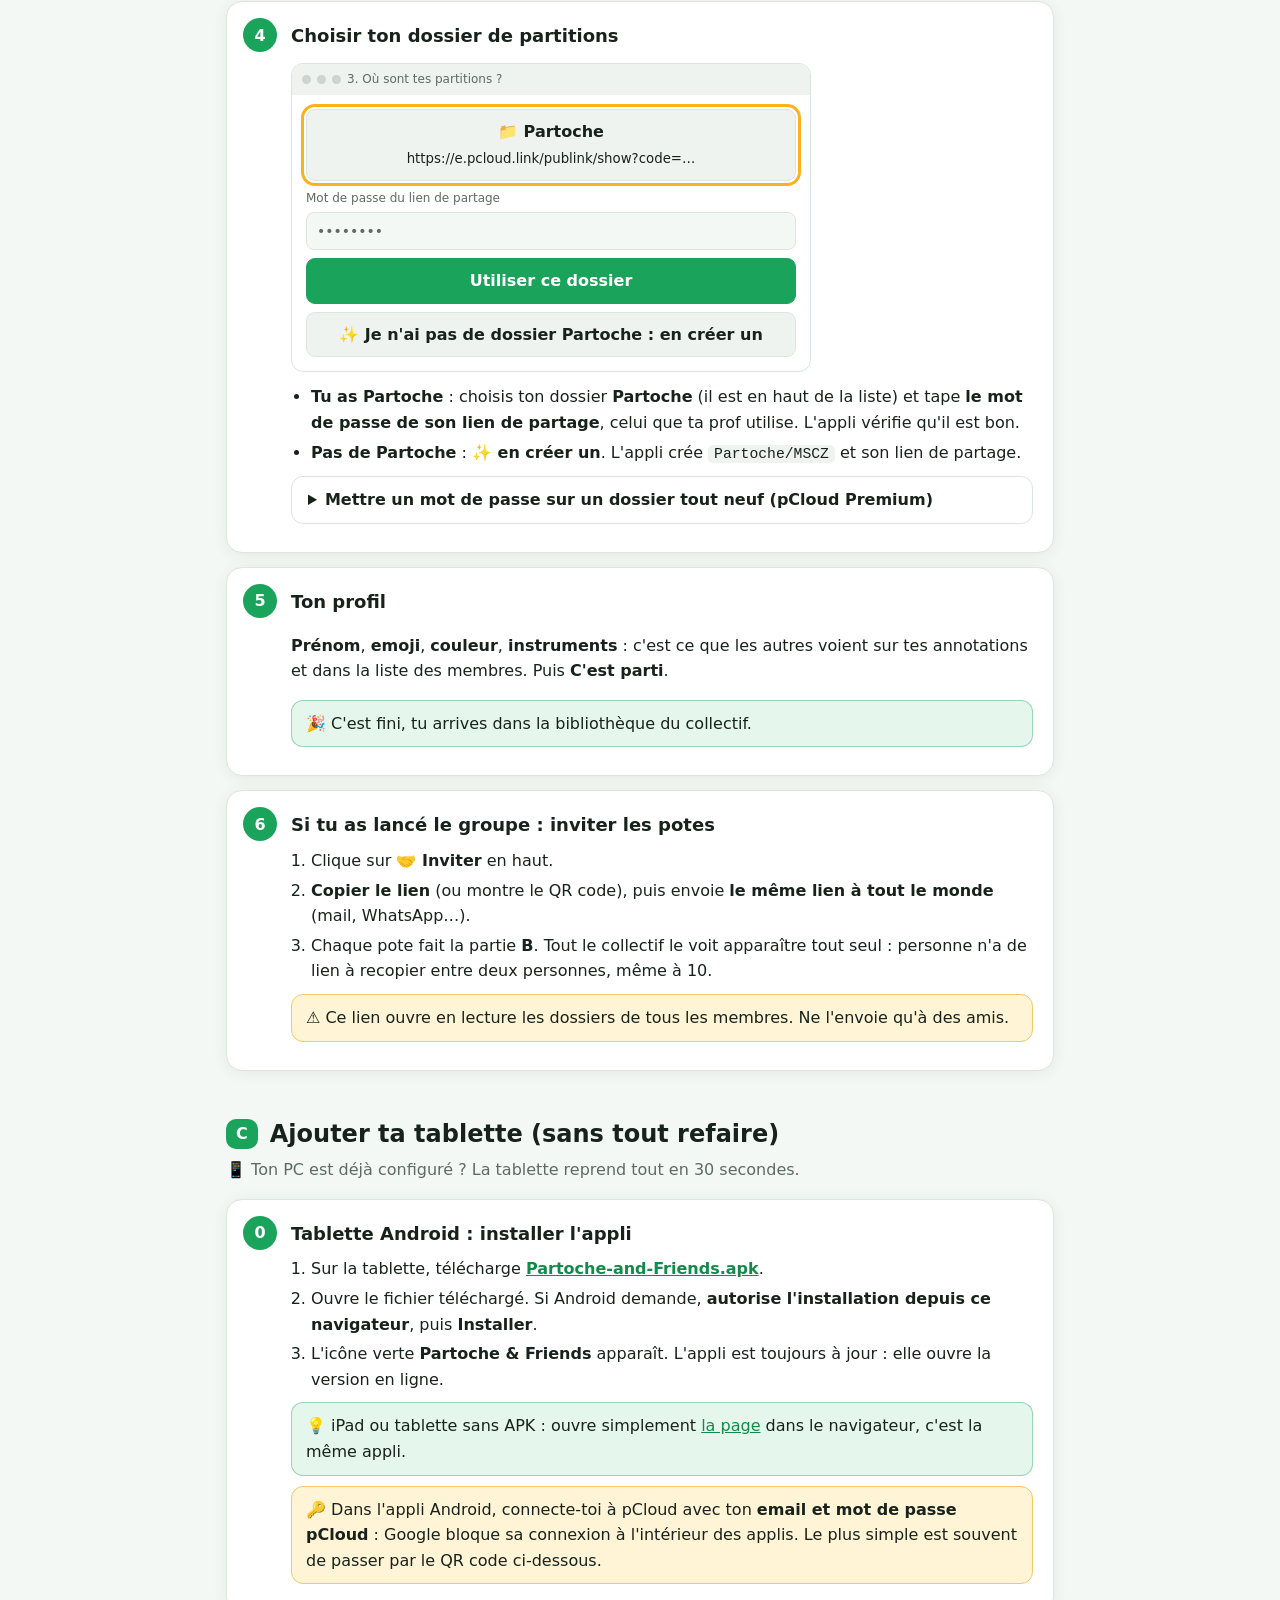
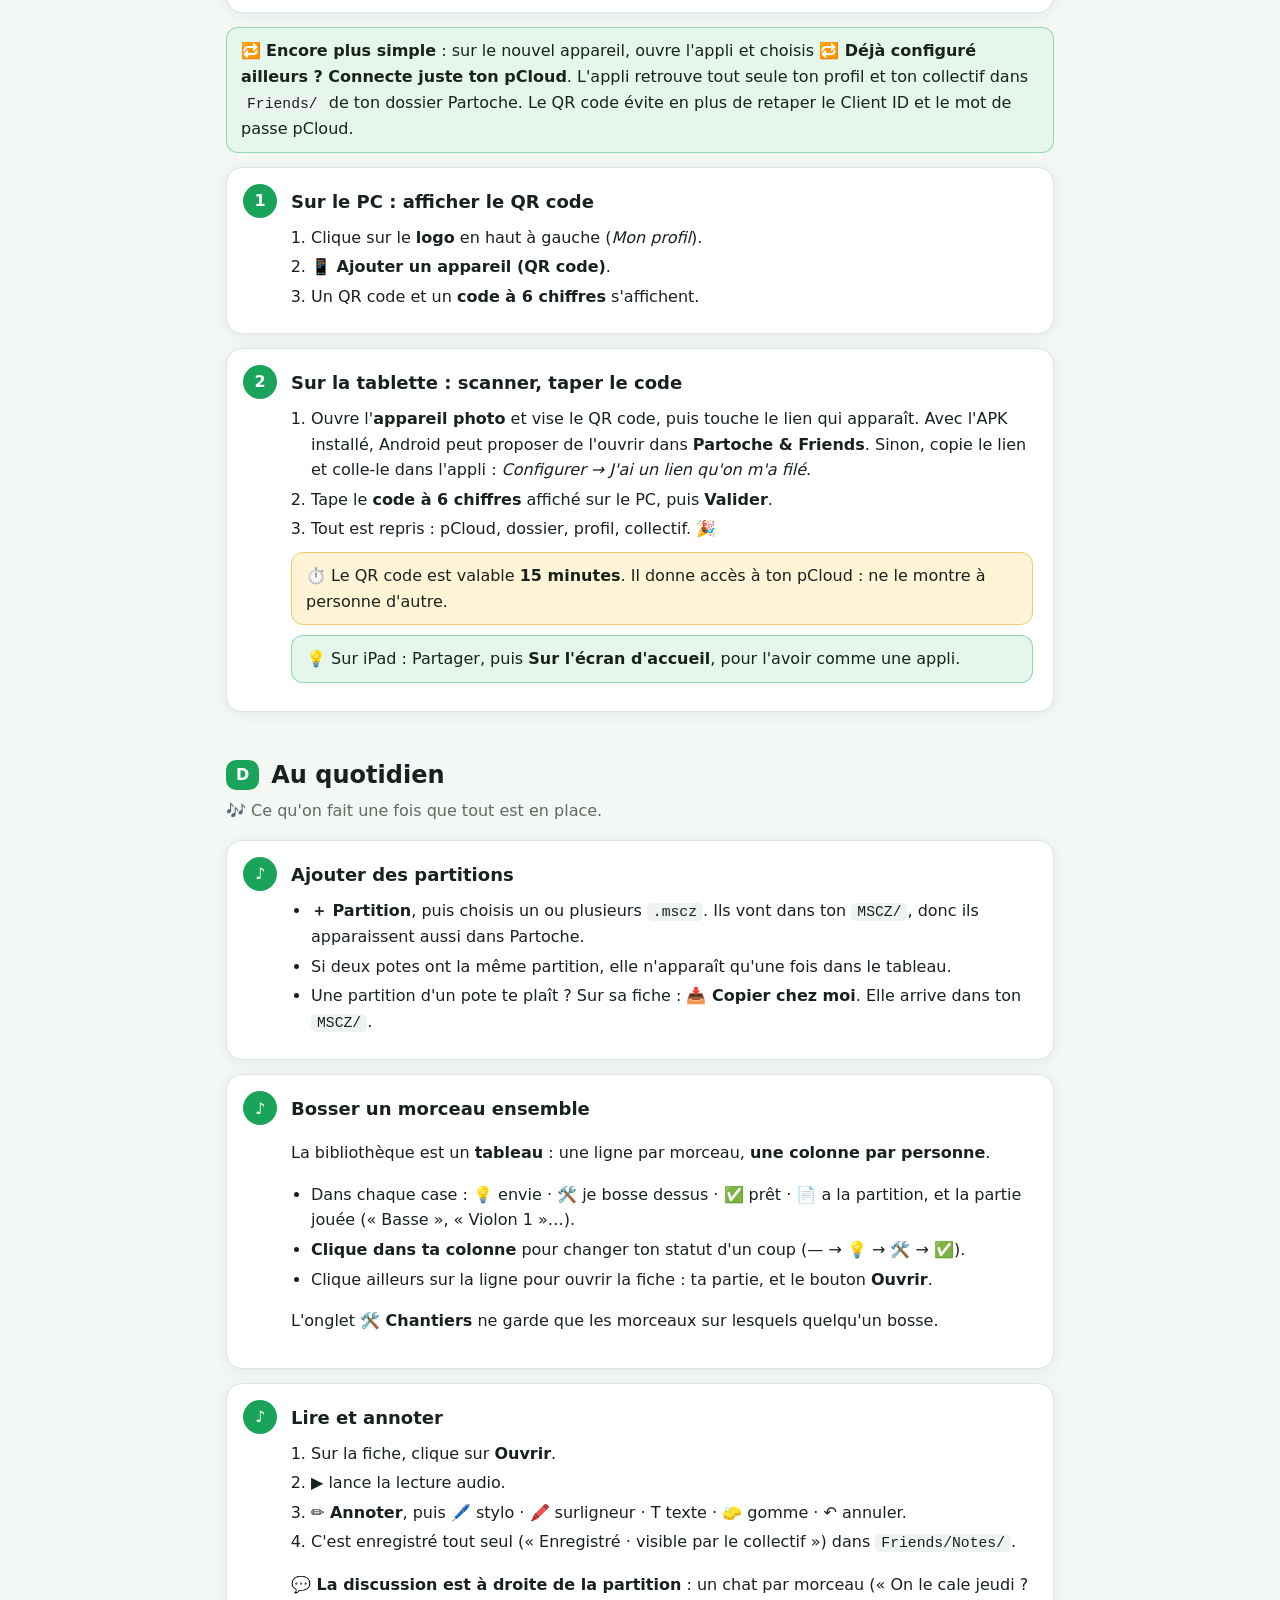
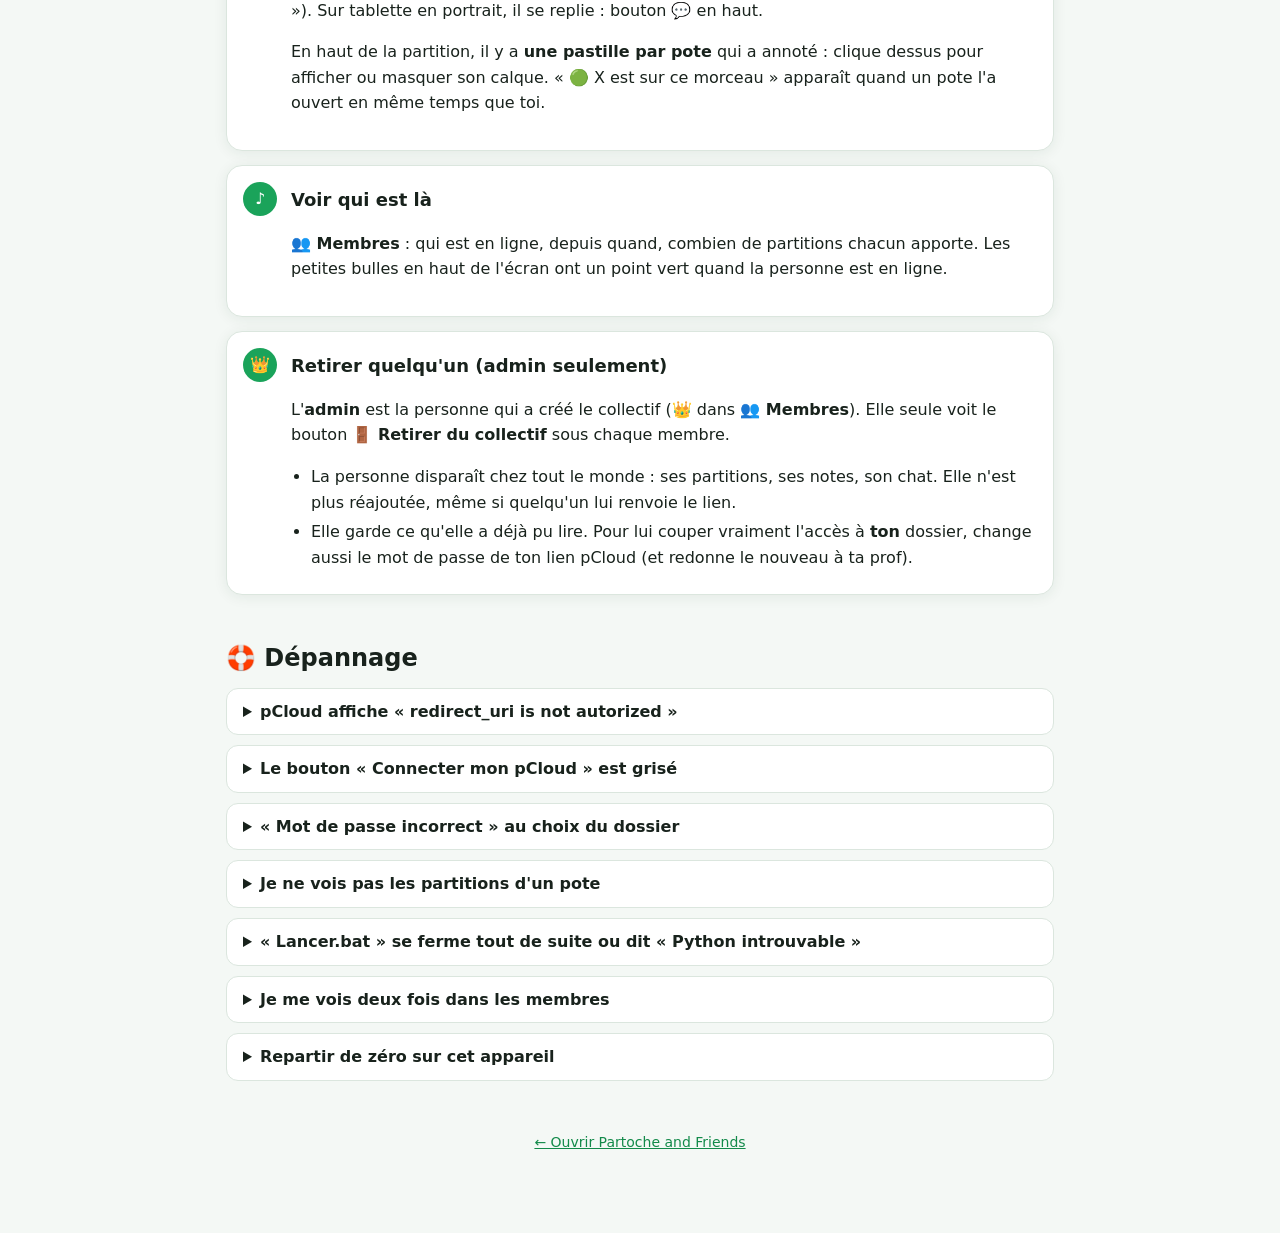
==== commit b9ec9217: "Reprise automatique d'une configuration existante (Friends/!Moi.json), copie d'une partition d'un po" ====
--- a/web/tuto.html
+++ b/web/tuto.html
@@ -292,6 +292,8 @@
     <div class="warn">🔑 Dans l'appli Android, connecte-toi à pCloud avec ton <b>email et mot de passe pCloud</b> : Google bloque sa connexion à l'intérieur des applis. Le plus simple est souvent de passer par le QR code ci-dessous.</div>
   </div>
 
+  <div class="note">🔁 <b>Encore plus simple</b> : sur le nouvel appareil, ouvre l'appli et choisis <b>🔁 Déjà configuré ailleurs ? Connecte juste ton pCloud</b>. L'appli retrouve tout seule ton profil et ton collectif dans <code>Friends/</code> de ton dossier Partoche. Le QR code évite en plus de retaper le Client ID et le mot de passe pCloud.</div>
+
   <div class="step"><span class="n">1</span>
     <h3>Sur le PC : afficher le QR code</h3>
     <ol>
@@ -322,6 +324,7 @@
     <ul>
       <li><b>＋ Partition</b>, puis choisis un ou plusieurs <code>.mscz</code>. Ils vont dans ton <code>MSCZ/</code>, donc ils apparaissent aussi dans Partoche.</li>
       <li>Si deux potes ont la même partition, elle n'apparaît qu'une fois dans le tableau.</li>
+      <li>Une partition d'un pote te plaît ? Sur sa fiche : <b>📥 Copier chez moi</b>. Elle arrive dans ton <code>MSCZ/</code>.</li>
     </ul>
   </div>
 
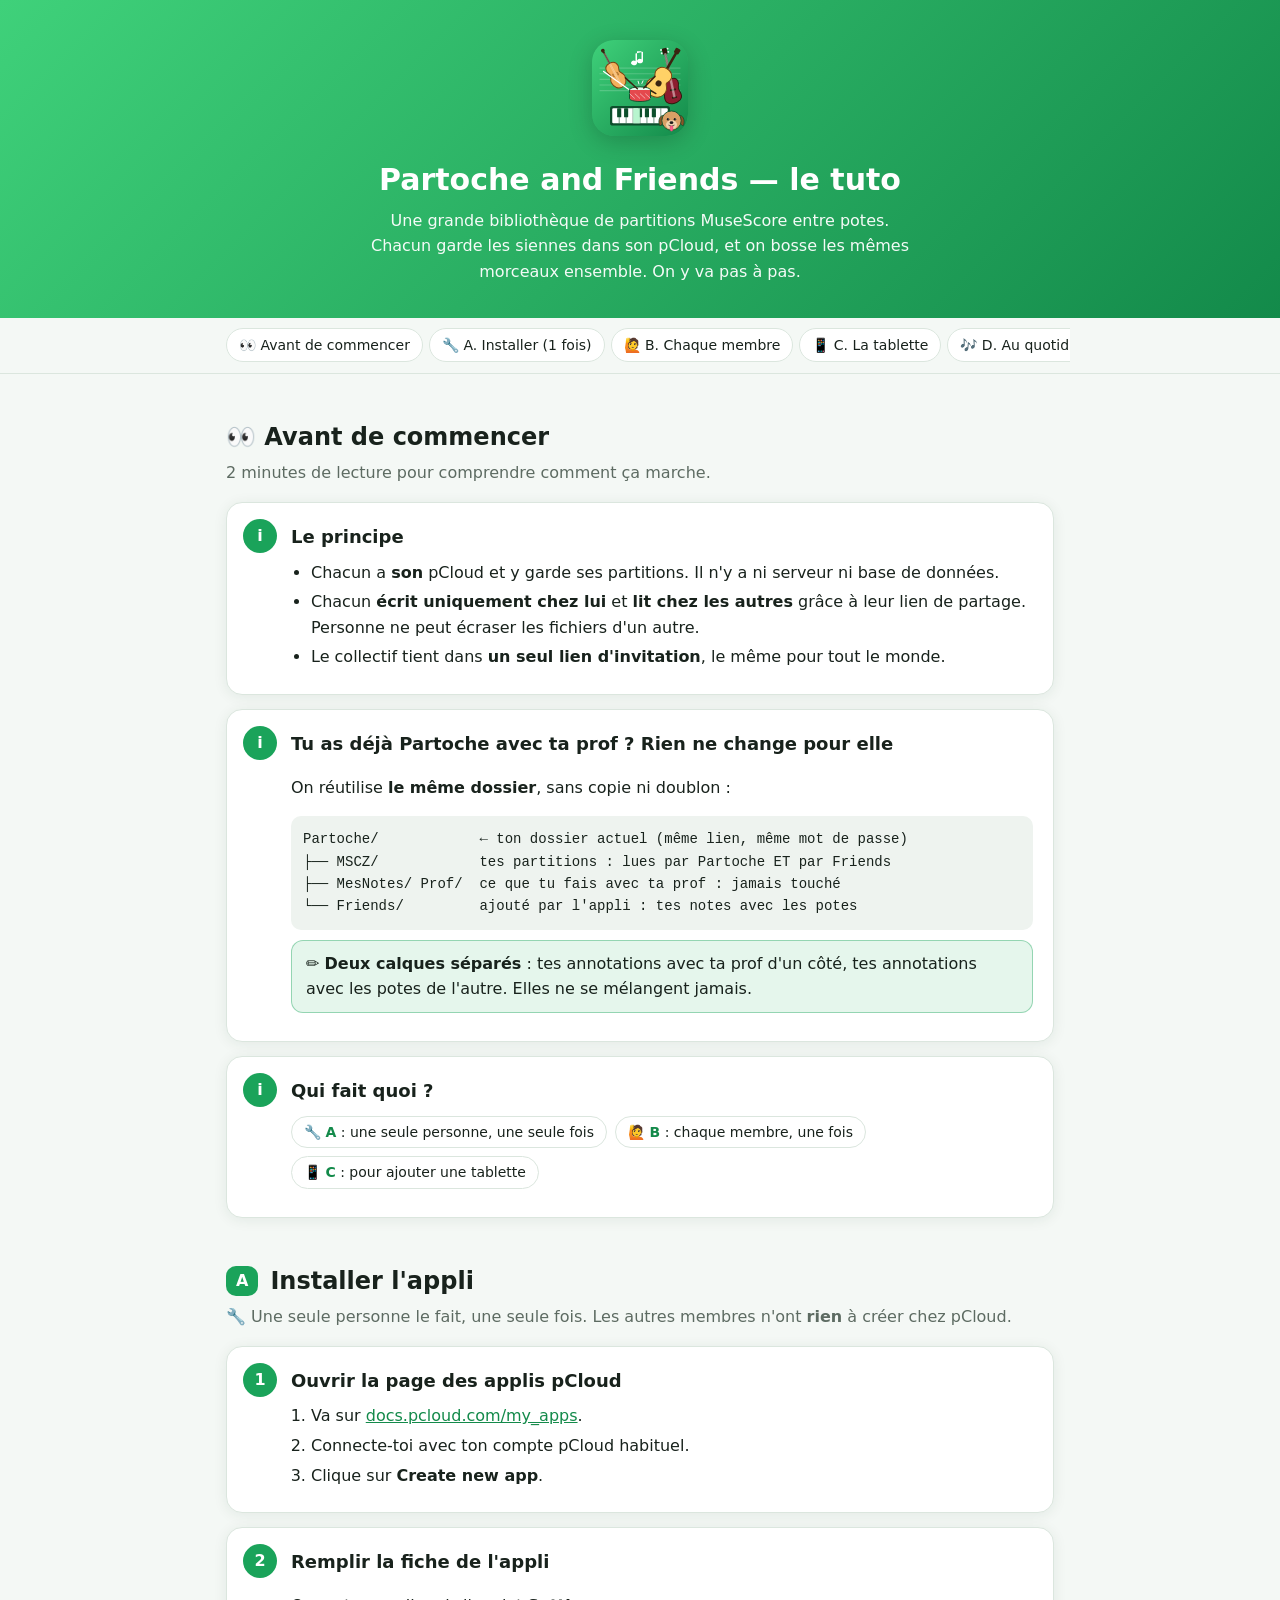
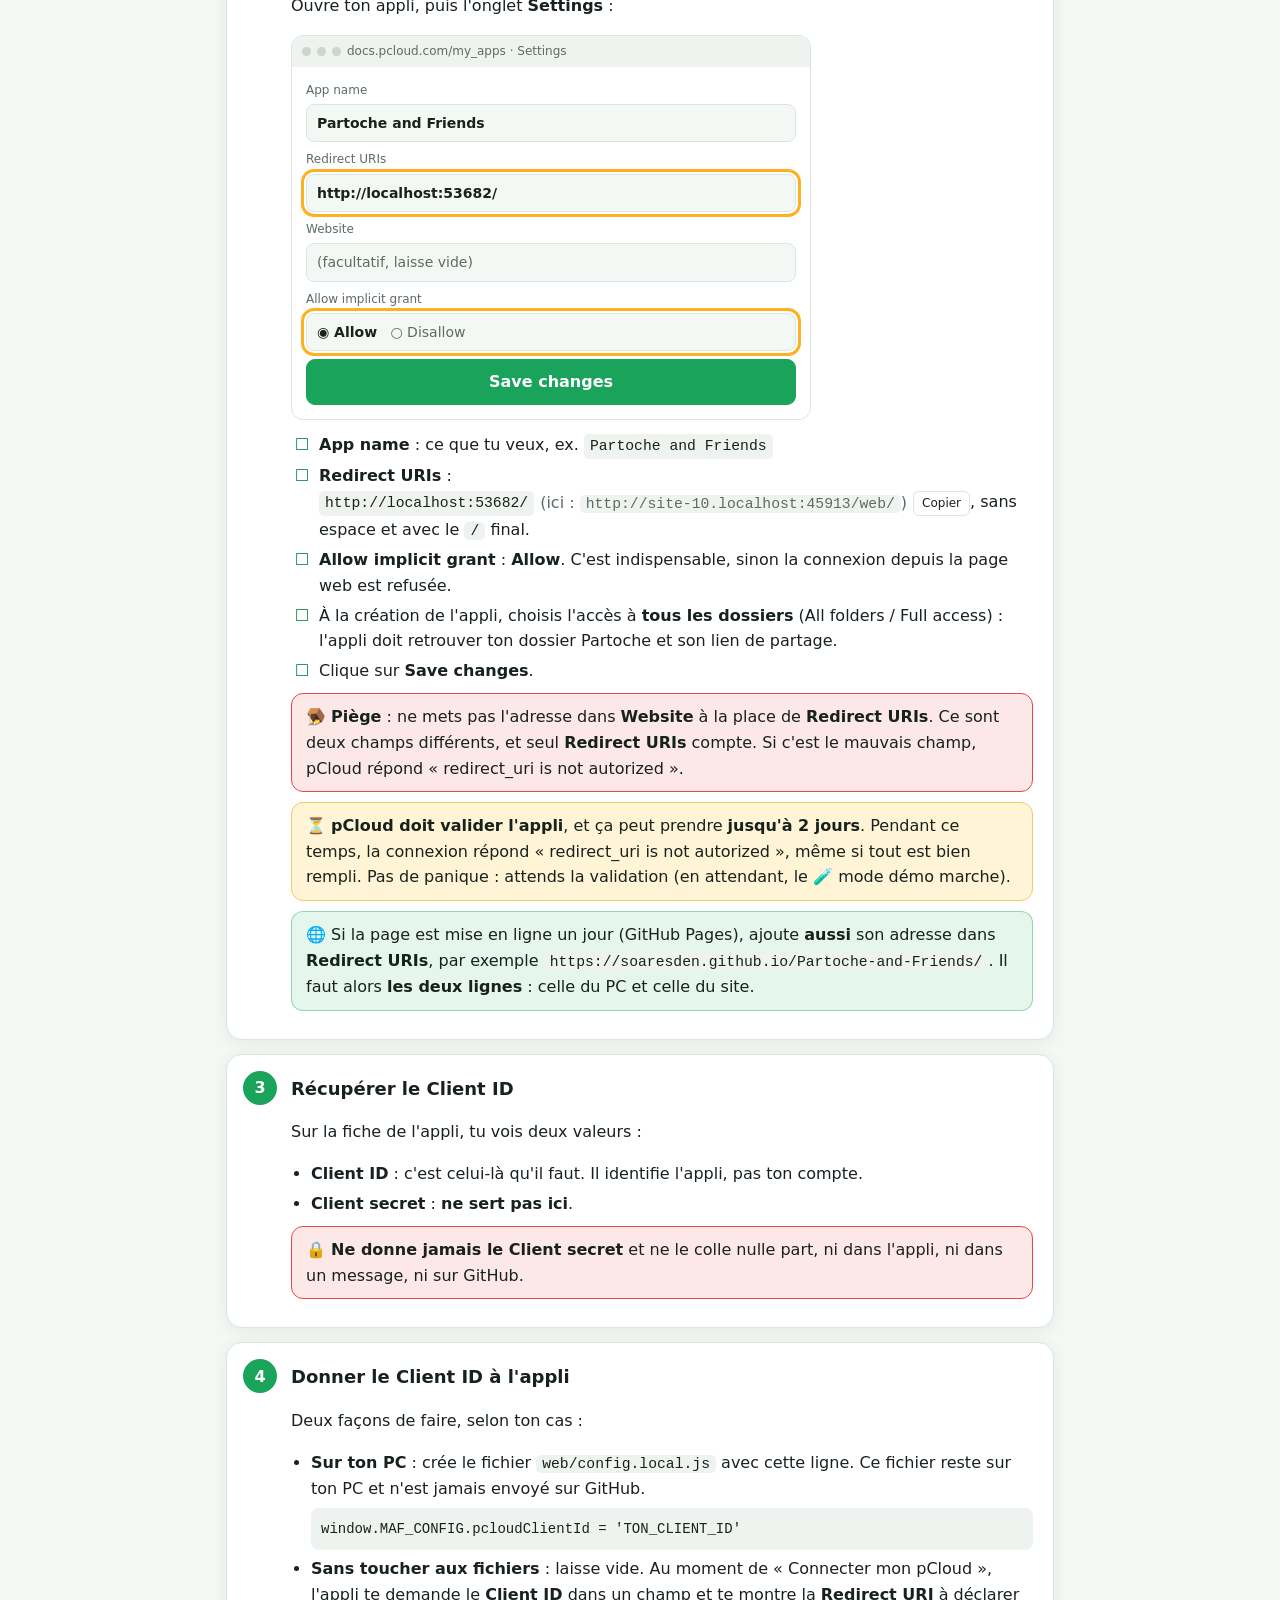
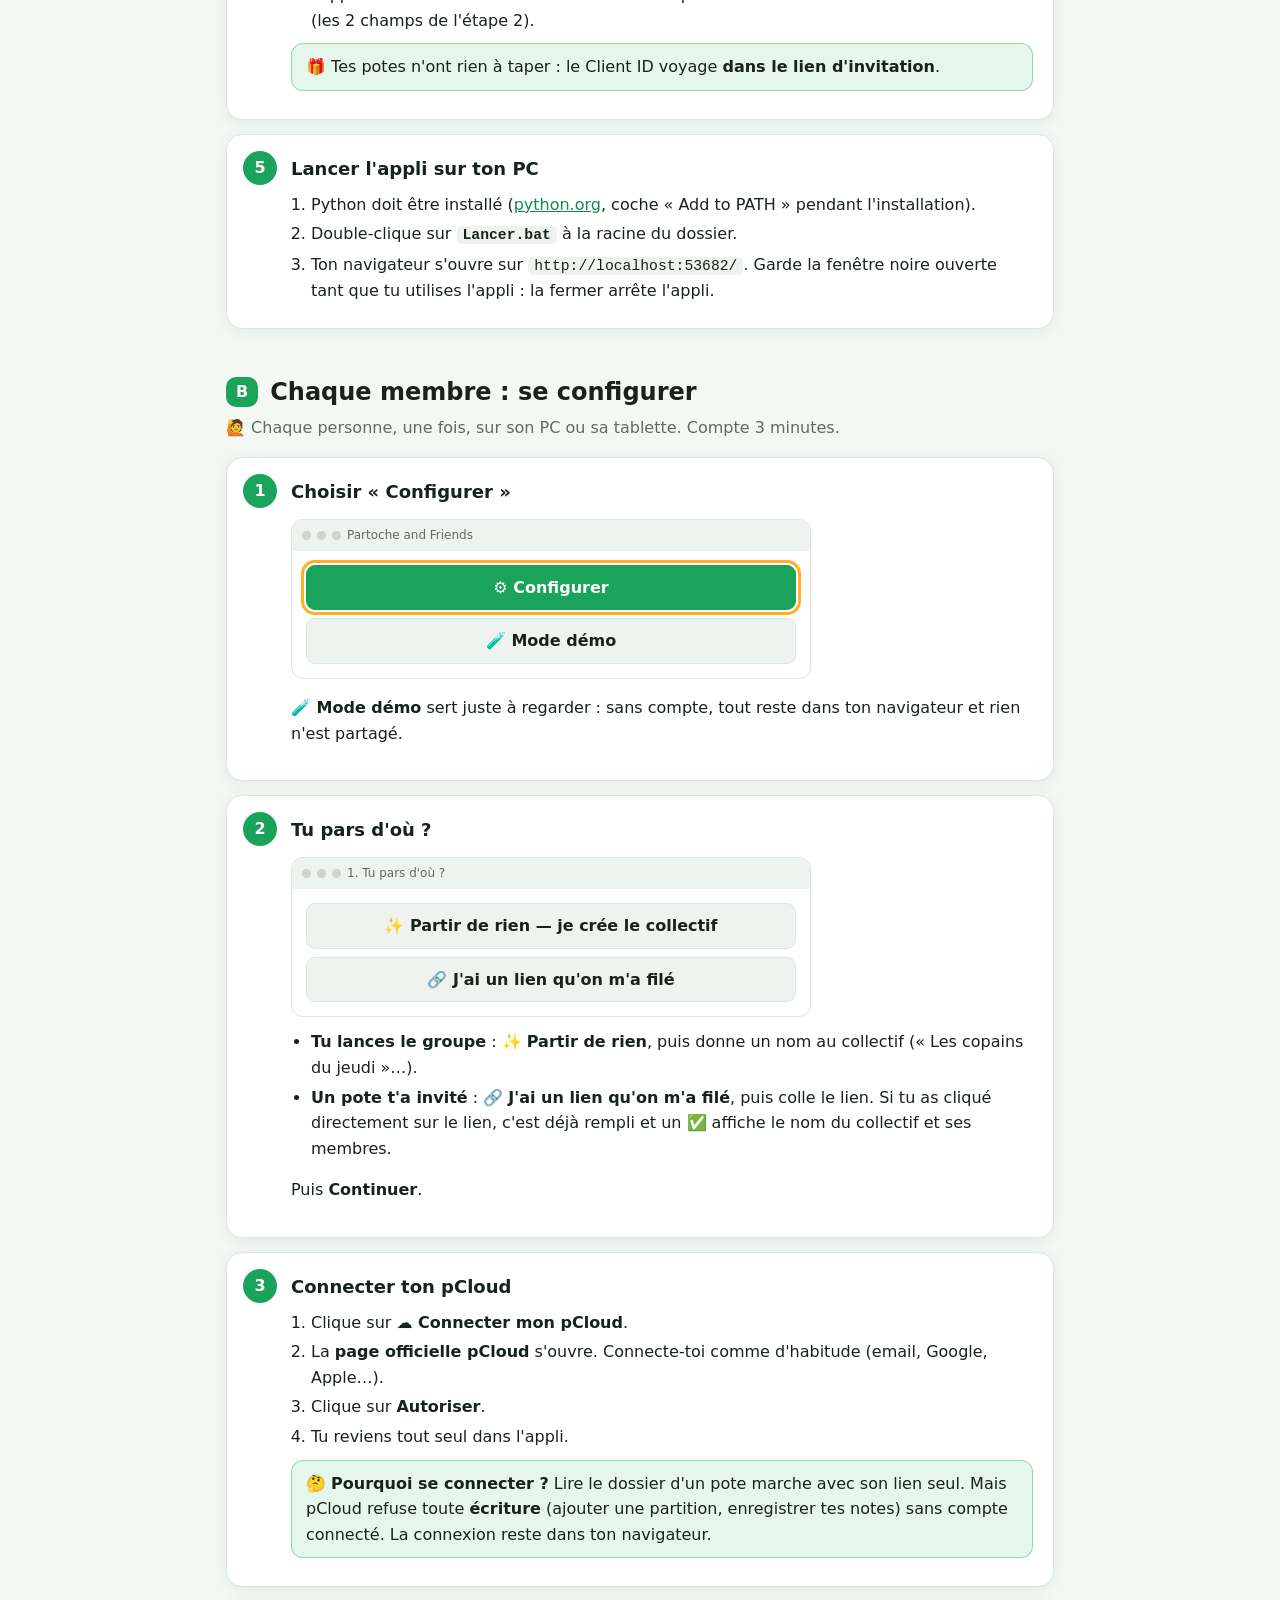
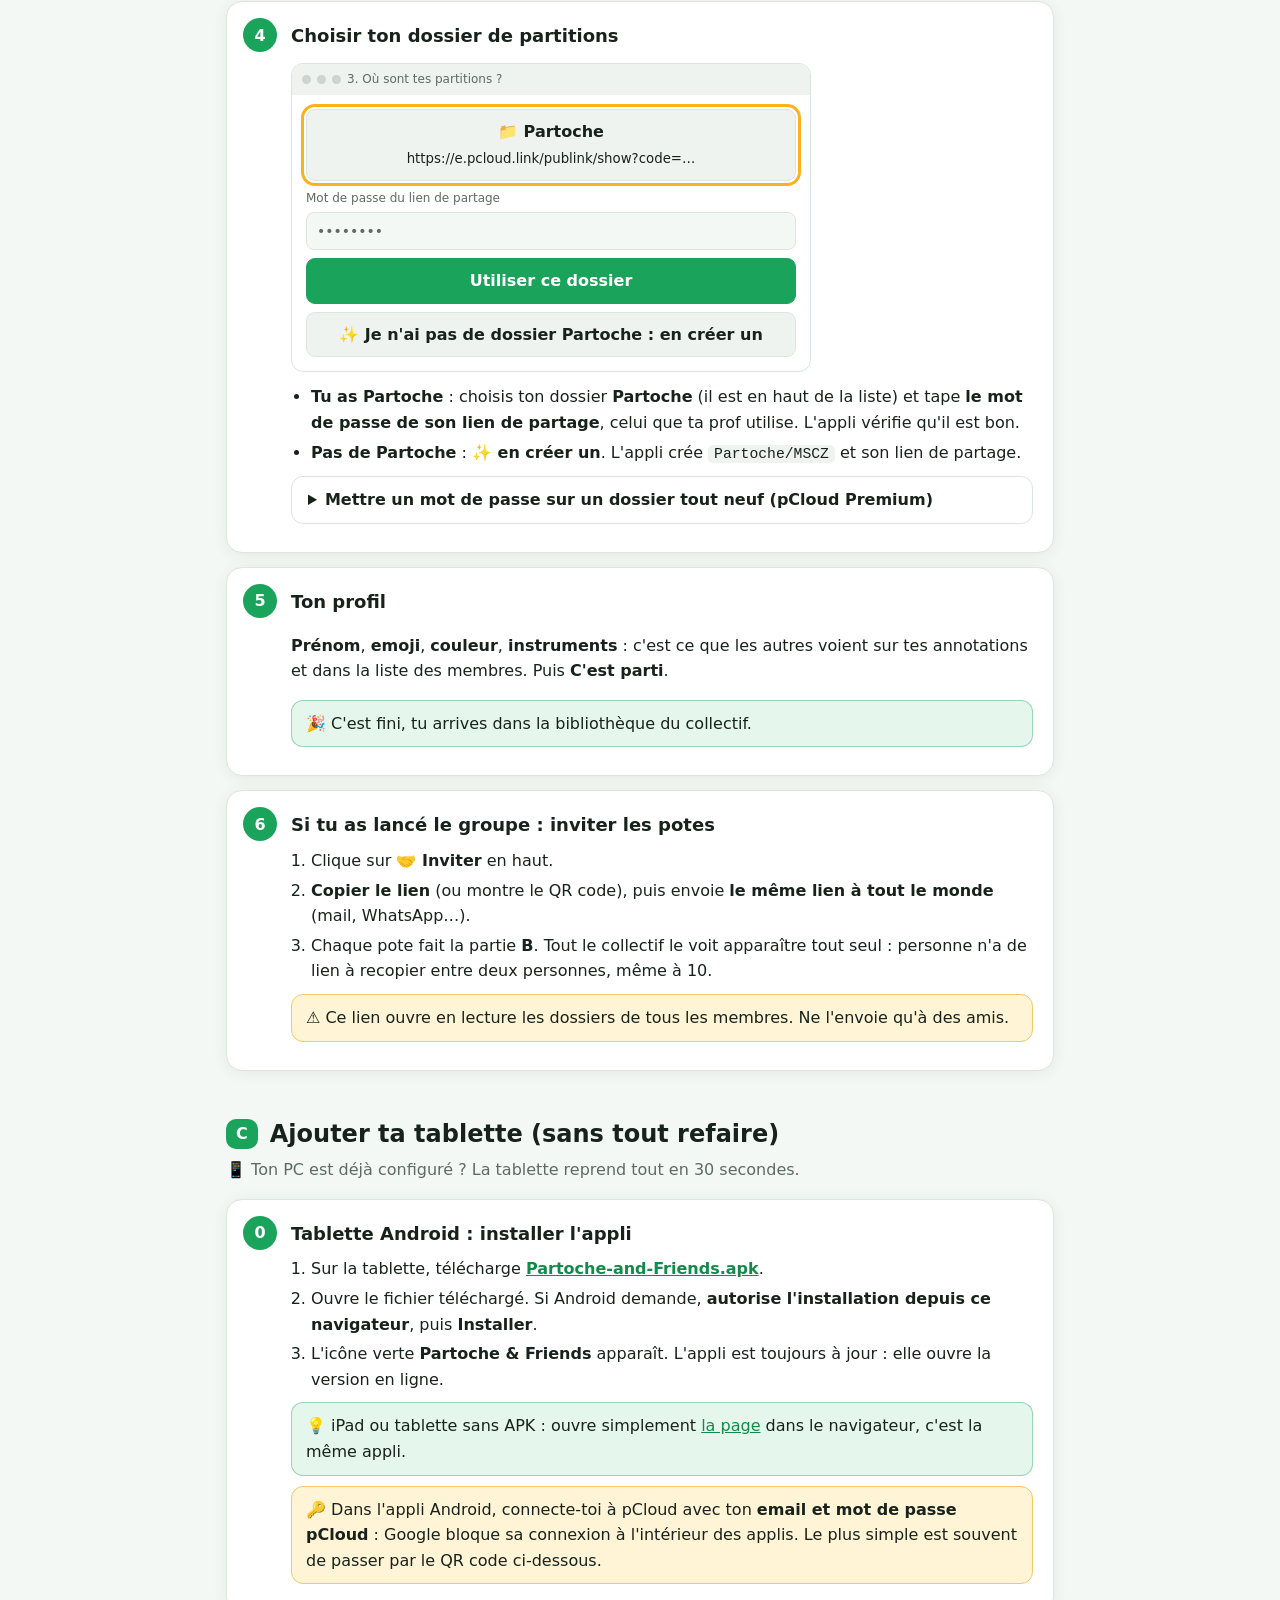
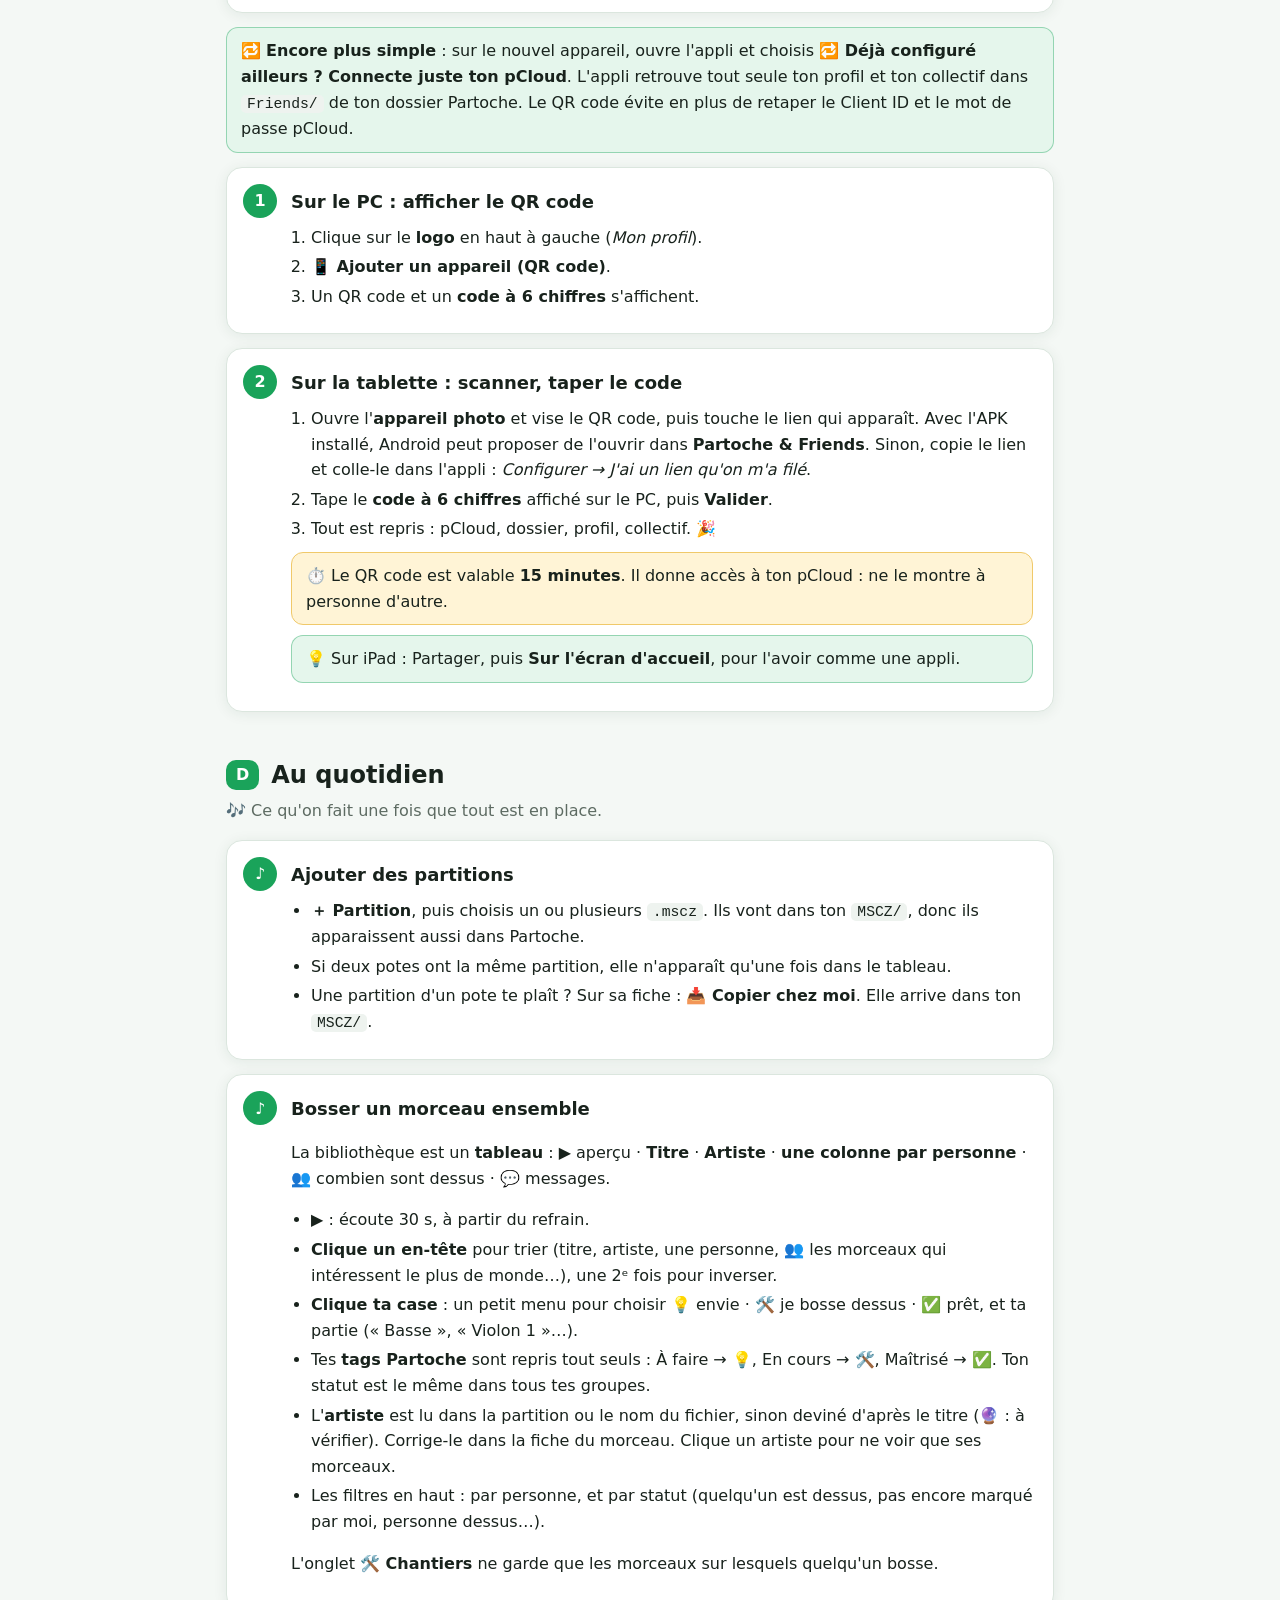
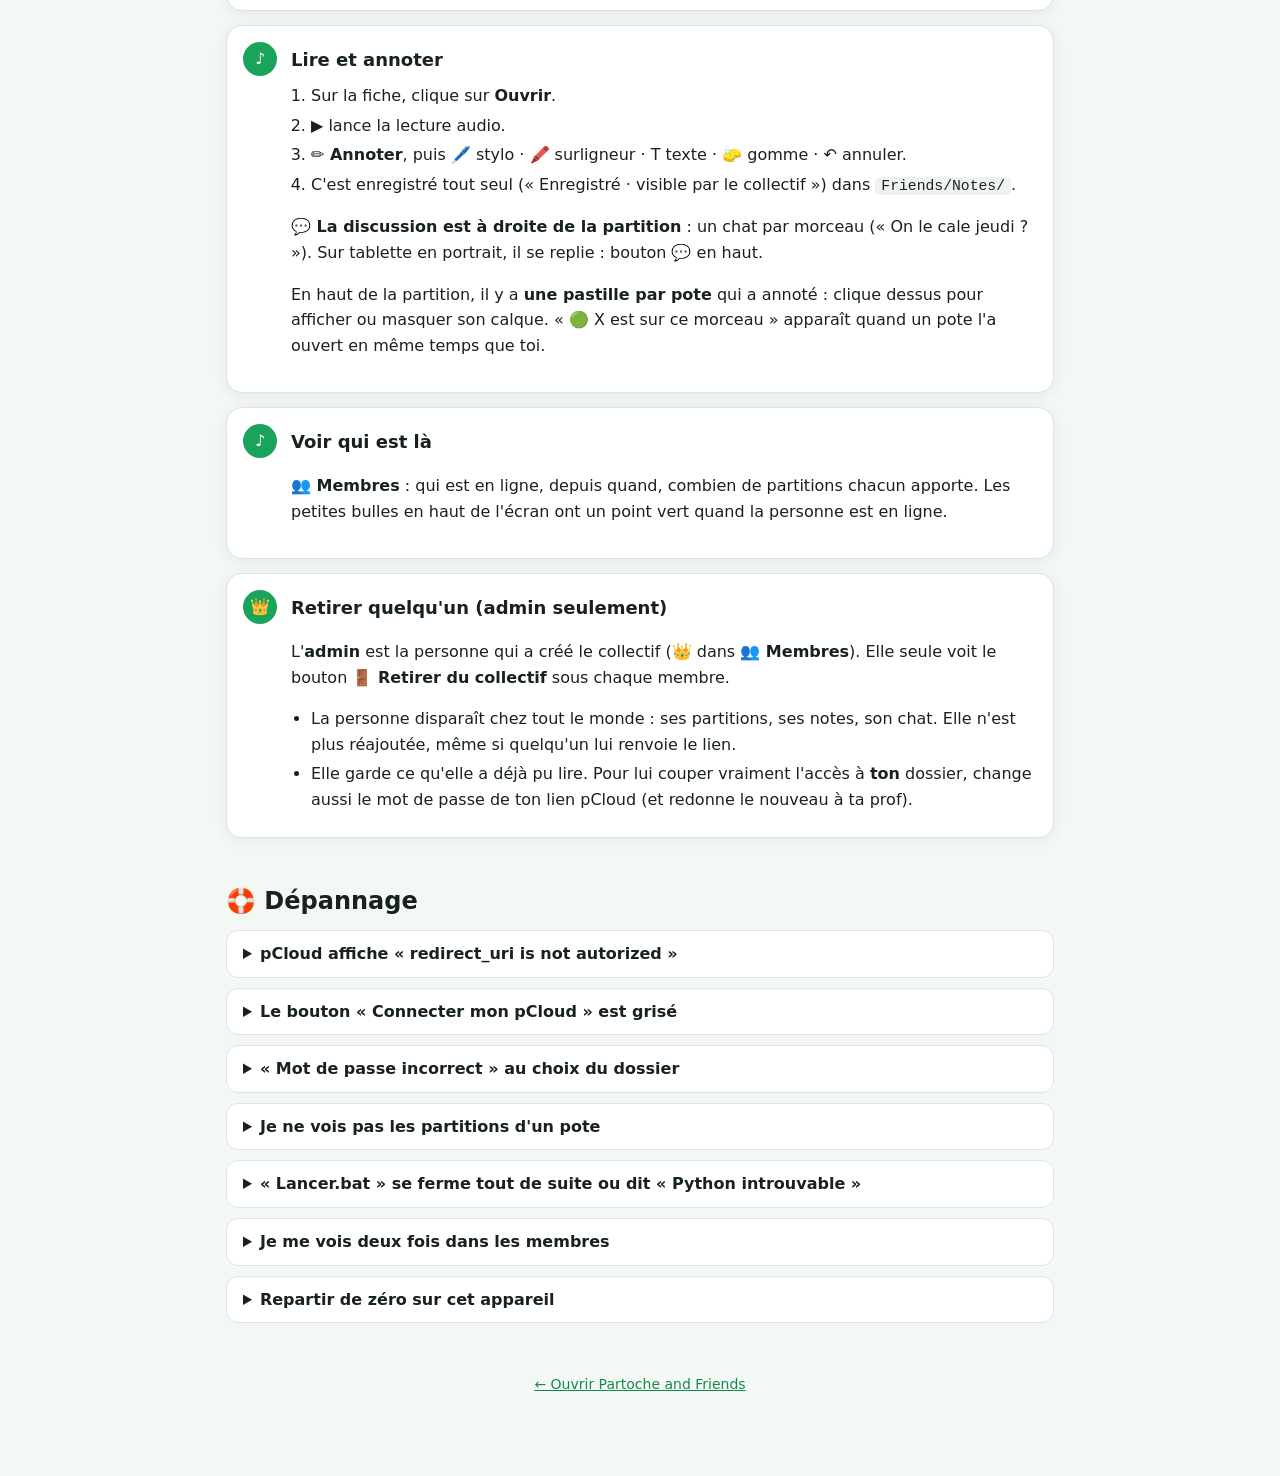
==== commit 86978293: "Tableau : aperçu 30 s, colonnes Titre et Artiste (devinés, corrigeables), tri par colonne, filtres p" ====
--- a/web/tuto.html
+++ b/web/tuto.html
@@ -330,11 +330,14 @@
 
   <div class="step"><span class="n">♪</span>
     <h3>Bosser un morceau ensemble</h3>
-    <p>La bibliothèque est un <b>tableau</b> : une ligne par morceau, <b>une colonne par personne</b>.</p>
-    <ul>
-      <li>Dans chaque case : 💡 envie · 🛠️ je bosse dessus · ✅ prêt · 📄 a la partition, et la partie jouée (« Basse », « Violon 1 »…).</li>
-      <li><b>Clique dans ta colonne</b> pour changer ton statut d'un coup (— → 💡 → 🛠️ → ✅).</li>
-      <li>Clique ailleurs sur la ligne pour ouvrir la fiche : ta partie, et le bouton <b>Ouvrir</b>.</li>
+    <p>La bibliothèque est un <b>tableau</b> : ▶ aperçu · <b>Titre</b> · <b>Artiste</b> · <b>une colonne par personne</b> · 👥 combien sont dessus · 💬 messages.</p>
+    <ul>
+      <li><b>▶</b> : écoute 30 s, à partir du refrain.</li>
+      <li><b>Clique un en-tête</b> pour trier (titre, artiste, une personne, 👥 les morceaux qui intéressent le plus de monde…), une 2ᵉ fois pour inverser.</li>
+      <li><b>Clique ta case</b> : un petit menu pour choisir 💡 envie · 🛠️ je bosse dessus · ✅ prêt, et ta partie (« Basse », « Violon 1 »…).</li>
+      <li>Tes <b>tags Partoche</b> sont repris tout seuls : À faire → 💡, En cours → 🛠️, Maîtrisé → ✅. Ton statut est le même dans tous tes groupes.</li>
+      <li>L'<b>artiste</b> est lu dans la partition ou le nom du fichier, sinon deviné d'après le titre (🔮 : à vérifier). Corrige-le dans la fiche du morceau. Clique un artiste pour ne voir que ses morceaux.</li>
+      <li>Les filtres en haut : par personne, et par statut (quelqu'un est dessus, pas encore marqué par moi, personne dessus…).</li>
     </ul>
     <p>L'onglet <b>🛠️ Chantiers</b> ne garde que les morceaux sur lesquels quelqu'un bosse.</p>
   </div>
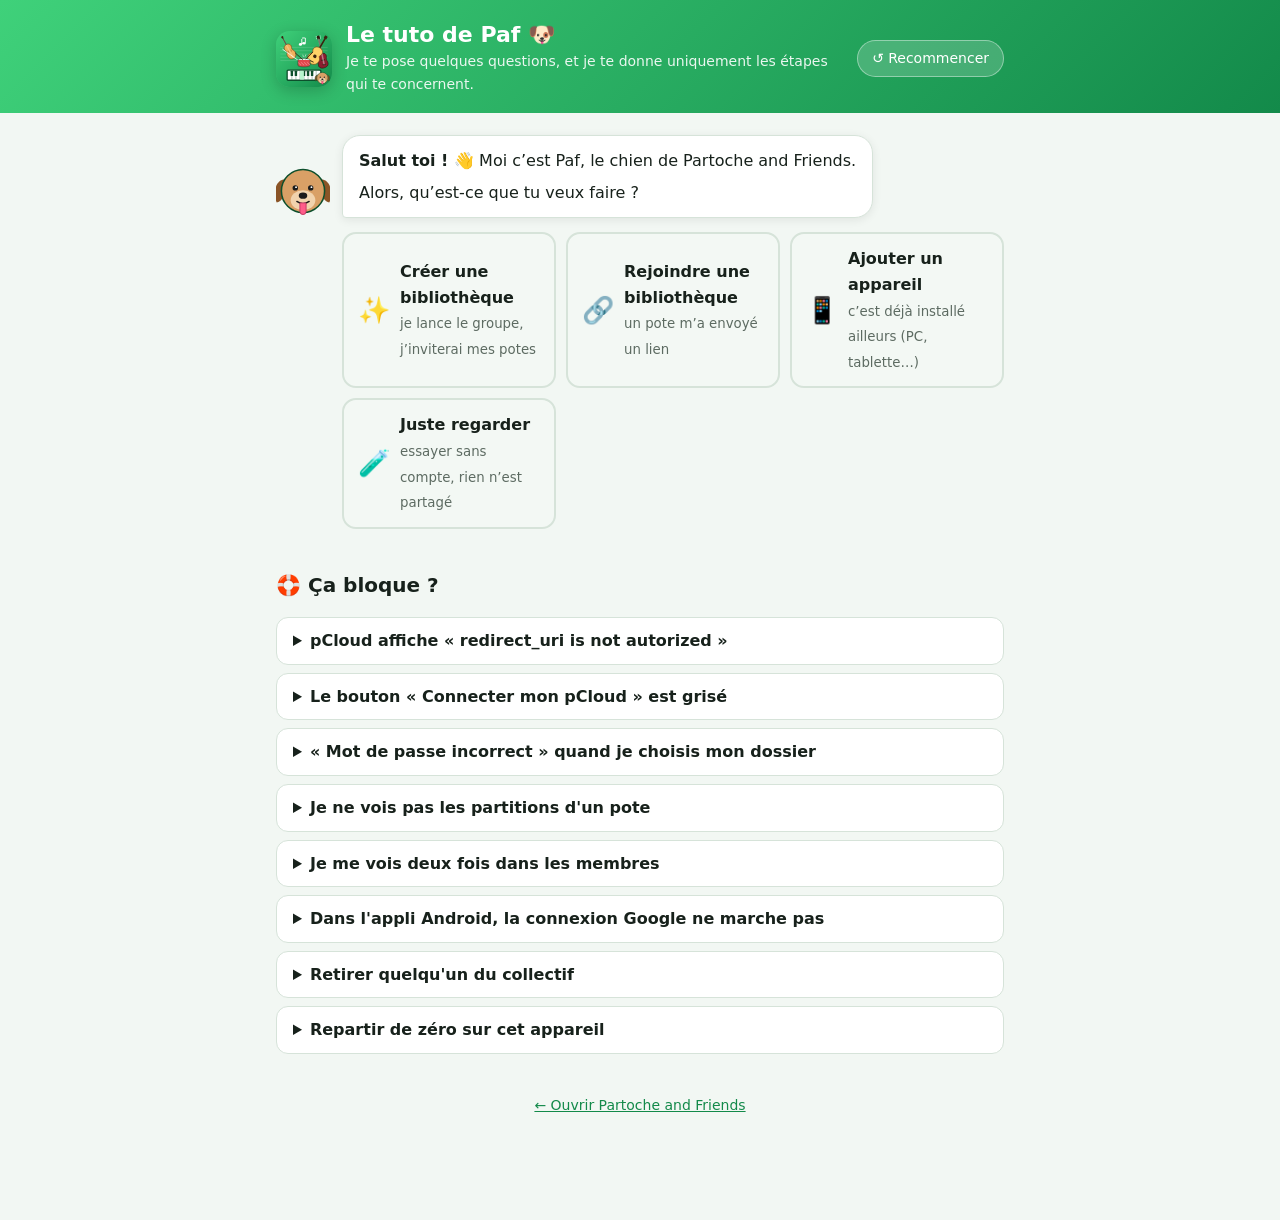
==== commit f6b8e475: "Tuto refait : Paf le chien pose les questions et donne un plan sur mesure (créer / rejoindre / appar" ====
--- a/web/tuto.html
+++ b/web/tuto.html
@@ -3,427 +3,357 @@
 <head>
 <meta charset="utf-8">
 <meta name="viewport" content="width=device-width,initial-scale=1">
-<title>Tuto Partoche and Friends</title>
+<title>Tuto PAF</title>
+<meta name="description" content="Paf le chien te guide pas à pas pour installer Partoche and Friends.">
 <link rel="icon" href="img/favicon.png">
 <style>
 :root {
-  --bg: #f4f8f5; --card: #ffffff; --ink: #18221c; --muted: #5d6b62; --line: #dbe6de;
-  --green: #1aa35a; --green2: #138a4a; --soft: #e5f6ec; --warn: #fff4d6; --warnline: #f0c96a; --bad: #fde8e8; --badline: #e5484d;
-  --code: #eef3ef; --shadow: 0 2px 14px rgba(20,60,35,.08);
-}
-@media (prefers-color-scheme: dark) { :root:not([data-theme="light"]) {
-  --bg: #121614; --card: #1b211d; --ink: #e6efe9; --muted: #98a69c; --line: #2b352f;
-  --soft: #183326; --warn: #33290f; --warnline: #8a6d1f; --bad: #3a1c1c; --code: #232b26; --shadow: none;
+  --bg: #121614; --card: #1b211d; --card2: #222a25; --ink: #e6efe9; --muted: #98a69c; --line: #2b352f;
+  --green: #1aa35a; --green2: #3fd17a; --link: #3fd17a; --soft: #183326; --warn: #33290f; --warnline: #8a6d1f; --bad: #3a1c1c; --badline: #e5484d; --code: #232b26;
+  color-scheme: dark;
+}
+@media (prefers-color-scheme: light) { :root:not([data-theme="dark"]) {
+  --bg: #f2f7f3; --card: #ffffff; --card2: #f3f8f4; --ink: #17211b; --muted: #5d6b62; --line: #d6e3d9; --link: #138a4a;
+  --soft: #e3f5ea; --warn: #fff4d6; --warnline: #e3b64c; --bad: #fde8e8; --code: #eaf1ec; color-scheme: light;
 } }
-:root[data-theme="dark"] { --bg: #121614; --card: #1b211d; --ink: #e6efe9; --muted: #98a69c; --line: #2b352f; --soft: #183326; --warn: #33290f; --warnline: #8a6d1f; --bad: #3a1c1c; --code: #232b26; --shadow: none; }
+:root[data-theme="light"] { --bg: #f2f7f3; --card: #ffffff; --card2: #f3f8f4; --ink: #17211b; --muted: #5d6b62; --line: #d6e3d9; --link: #138a4a; --soft: #e3f5ea; --warn: #fff4d6; --warnline: #e3b64c; --bad: #fde8e8; --code: #eaf1ec; color-scheme: light; }
 * { box-sizing: border-box; }
 html { scroll-behavior: smooth; }
 body { margin: 0; background: var(--bg); color: var(--ink); font: 16px/1.6 system-ui, -apple-system, "Segoe UI", Roboto, sans-serif; }
-a { color: var(--green2); }
-code { background: var(--code); padding: 1px 6px; border-radius: 5px; font-size: .92em; word-break: break-all; }
-.wrap { max-width: 860px; margin: 0 auto; padding: 0 16px 80px; }
+a { color: var(--link); }
+code { background: var(--code); padding: 1px 6px; border-radius: 6px; font-size: .92em; word-break: break-all; }
+.wrap { max-width: 760px; margin: 0 auto; padding: 0 16px 90px; }
 
 /* en-tête */
-.hero { background: linear-gradient(135deg, #3fd17a, #138a4a); color: #fff; padding: 40px 16px 34px; text-align: center; }
-.hero img { width: 96px; border-radius: 22px; box-shadow: 0 6px 24px rgba(0,0,0,.2); }
-.hero h1 { margin: 12px 0 4px; font-size: 30px; }
-.hero p { margin: 0 auto; max-width: 560px; opacity: .95; }
-
-/* sommaire */
-.toc { position: sticky; top: 0; z-index: 5; background: color-mix(in srgb, var(--bg) 92%, transparent); backdrop-filter: blur(6px); border-bottom: 1px solid var(--line); }
-.toc .wrap { display: flex; gap: 6px; overflow-x: auto; padding: 10px 16px; }
-.toc a { flex: 0 0 auto; text-decoration: none; color: var(--ink); background: var(--card); border: 1px solid var(--line); border-radius: 999px; padding: 5px 12px; font-size: 14px; }
-.toc a:hover { border-color: var(--green); }
-
-/* parties */
-.part { margin-top: 44px; }
-.part > h2 { display: flex; align-items: center; gap: 12px; font-size: 24px; margin: 0 0 4px; }
-.part > h2 .tag { background: var(--green); color: #fff; border-radius: 10px; padding: 2px 10px; font-size: 16px; }
-.part > .who { color: var(--muted); margin: 0 0 16px; }
-
-/* étapes */
-.step { position: relative; background: var(--card); border: 1px solid var(--line); border-radius: 16px; padding: 18px 20px 18px 64px; margin: 14px 0; box-shadow: var(--shadow); }
-.step .n { position: absolute; left: 16px; top: 16px; width: 34px; height: 34px; border-radius: 50%; background: var(--green); color: #fff; display: grid; place-items: center; font-weight: 700; }
-.step h3 { margin: 2px 0 8px; font-size: 18px; }
-.step ol, .step ul { margin: 6px 0; padding-left: 20px; }
-.step li { margin: 4px 0; }
-.check { list-style: none; padding-left: 0 !important; }
-.check li { padding-left: 28px; position: relative; }
-.check li::before { content: "☐"; position: absolute; left: 4px; color: var(--green2); }
-.check li.done::before { content: "☑"; }
-.check li { cursor: pointer; user-select: none; }
-
-/* encadrés */
+.hero { background: linear-gradient(135deg, #3fd17a, #138a4a); color: #fff; padding: 22px 16px 18px; }
+.hero .wrap { padding-bottom: 0; display: flex; align-items: center; gap: 14px; }
+.hero img { width: 56px; border-radius: 14px; box-shadow: 0 4px 16px rgba(0,0,0,.2); }
+.hero h1 { margin: 0; font-size: 22px; line-height: 1.2; }
+.hero p { margin: 2px 0 0; opacity: .9; font-size: 14px; }
+.hero .restart { margin-left: auto; background: rgba(255,255,255,.18); color: #fff; border: 1px solid rgba(255,255,255,.4); border-radius: 999px; padding: 6px 14px; font: inherit; font-size: 14px; cursor: pointer; white-space: nowrap; }
+
+/* la conversation */
+.chat { display: flex; flex-direction: column; gap: 14px; margin-top: 22px; }
+.say { display: flex; gap: 12px; align-items: flex-end; animation: pop .35s ease both; }
+.say .dog { width: 54px; height: 54px; flex: 0 0 auto; }
+.say .bubble { background: var(--card); border: 1px solid var(--line); border-radius: 18px 18px 18px 4px; padding: 12px 16px; max-width: 560px; box-shadow: 0 2px 10px rgba(0,0,0,.08); }
+.say .bubble p { margin: 0 0 6px; } .say .bubble p:last-child { margin: 0; }
+.me { align-self: flex-end; background: var(--green); color: #fff; border-radius: 18px 18px 4px 18px; padding: 9px 16px; font-weight: 600; animation: pop .25s ease both; max-width: 80%; }
+.choices { display: grid; gap: 10px; grid-template-columns: repeat(auto-fit, minmax(210px, 1fr)); margin-left: 66px; animation: pop .35s .15s ease both; }
+.choices button { text-align: left; font: inherit; color: var(--ink); background: var(--card2); border: 2px solid var(--line); border-radius: 14px; padding: 12px 14px; cursor: pointer; transition: transform .12s, border-color .12s; display: flex; gap: 10px; align-items: center; }
+.choices button:hover { border-color: var(--green2); transform: translateY(-2px); }
+.choices button b { display: block; }
+.choices button small { color: var(--muted); }
+.choices button .ic { font-size: 26px; }
+.typing { display: inline-flex; gap: 4px; } .typing i { width: 7px; height: 7px; border-radius: 50%; background: var(--muted); animation: blink 1s infinite; } .typing i:nth-child(2) { animation-delay: .15s } .typing i:nth-child(3) { animation-delay: .3s }
+@keyframes blink { 50% { opacity: .2; } }
+@keyframes pop { from { opacity: 0; transform: translateY(8px); } to { opacity: 1; transform: none; } }
+.dog .tongue { transform-origin: 50% 0; animation: pant .35s ease-in-out infinite alternate; transform-box: fill-box; }
+@keyframes pant { from { transform: scaleY(.8); } to { transform: scaleY(1.2); } }
+
+/* le plan */
+.plan { margin-top: 26px; }
+.plan h2 { font-size: 22px; margin: 0 0 4px; }
+.plan .sub { color: var(--muted); margin: 0 0 14px; }
+.step { position: relative; background: var(--card); border: 1px solid var(--line); border-radius: 16px; padding: 16px 18px 16px 62px; margin: 12px 0; animation: pop .35s ease both; }
+.step .n { position: absolute; left: 14px; top: 14px; width: 34px; height: 34px; border-radius: 50%; background: var(--green); color: #fff; display: grid; place-items: center; font-weight: 800; }
+.step.done { opacity: .55; } .step.done .n { background: var(--muted); }
+.step h3 { margin: 2px 90px 8px 0; font-size: 18px; }
+.step ol, .step ul { margin: 6px 0; padding-left: 20px; } .step li { margin: 5px 0; }
+.step .tick { position: absolute; right: 14px; top: 14px; font: inherit; font-size: 13px; background: none; border: 1px solid var(--line); color: var(--muted); border-radius: 999px; padding: 2px 10px; cursor: pointer; }
 .note, .warn, .bad { border-radius: 12px; padding: 10px 14px; margin: 10px 0; border: 1px solid; }
-.note { background: var(--soft); border-color: color-mix(in srgb, var(--green) 40%, transparent); }
+.note { background: var(--soft); border-color: color-mix(in srgb, var(--green) 45%, transparent); }
 .warn { background: var(--warn); border-color: var(--warnline); }
 .bad { background: var(--bad); border-color: var(--badline); }
-
-/* faux écrans */
-.screen { border: 1px solid var(--line); border-radius: 12px; overflow: hidden; margin: 12px 0; max-width: 520px; background: var(--card); }
-.screen .bar { background: var(--code); padding: 6px 10px; font-size: 12px; color: var(--muted); display: flex; gap: 6px; align-items: center; }
-.screen .bar i { width: 9px; height: 9px; border-radius: 50%; background: #ccd5cf; display: inline-block; }
-.screen .body { padding: 14px; display: grid; gap: 8px; }
-.fbtn { display: block; text-align: center; padding: 9px; border-radius: 9px; border: 1px solid var(--line); background: var(--code); font-weight: 600; }
+.btnlink { display: inline-block; background: var(--green); color: #fff !important; text-decoration: none; font-weight: 700; padding: 9px 16px; border-radius: 10px; margin: 4px 0; }
+.copy { display: inline-flex; gap: 6px; align-items: center; flex-wrap: wrap; }
+.copy button { font: inherit; font-size: 12px; padding: 2px 9px; border-radius: 6px; border: 1px solid var(--line); background: var(--card2); color: var(--ink); cursor: pointer; }
+.screen { border: 1px solid var(--line); border-radius: 12px; overflow: hidden; margin: 10px 0; max-width: 460px; background: var(--card2); font-size: 14px; }
+.screen .bar { background: var(--code); padding: 5px 10px; font-size: 12px; color: var(--muted); }
+.screen .body { padding: 12px; display: grid; gap: 7px; }
+.fbtn { display: block; text-align: center; padding: 8px; border-radius: 9px; border: 1px solid var(--line); background: var(--card); font-weight: 600; }
 .fbtn.pri { background: var(--green); border-color: var(--green); color: #fff; }
-.ffield { border: 1px solid var(--line); border-radius: 8px; padding: 7px 10px; font-size: 14px; color: var(--muted); background: var(--bg); }
+.ffield { border: 1px solid var(--line); border-radius: 8px; padding: 6px 10px; color: var(--muted); background: var(--bg); }
 .ffield b { color: var(--ink); }
 .flabel { font-size: 12px; color: var(--muted); margin-bottom: -4px; }
 .hl { outline: 3px solid #ffb020; outline-offset: 2px; }
 
-.copy { display: inline-flex; gap: 6px; align-items: center; }
-.copy button { font: inherit; font-size: 12px; padding: 2px 8px; border-radius: 6px; border: 1px solid var(--line); background: var(--card); color: var(--ink); cursor: pointer; }
-
-.flow { display: flex; flex-wrap: wrap; gap: 8px; align-items: center; margin: 10px 0; font-size: 14px; }
-.flow span { background: var(--card); border: 1px solid var(--line); border-radius: 999px; padding: 4px 12px; }
-.flow b { color: var(--green2); }
-
-details { background: var(--card); border: 1px solid var(--line); border-radius: 12px; padding: 10px 16px; margin: 10px 0; }
+/* dépannage */
+.faq { margin-top: 40px; }
+.faq h2 { font-size: 20px; }
+details { background: var(--card); border: 1px solid var(--line); border-radius: 12px; padding: 10px 16px; margin: 8px 0; }
 details summary { cursor: pointer; font-weight: 600; }
-.foot { text-align: center; color: var(--muted); margin-top: 50px; font-size: 14px; }
-@media (max-width: 600px) { .step { padding: 16px 14px 16px 56px; } .step .n { left: 12px; } .hero h1 { font-size: 24px; } }
+.foot { text-align: center; color: var(--muted); margin-top: 40px; font-size: 14px; }
+@media (max-width: 560px) { .choices { margin-left: 0; } .step { padding: 14px 12px 14px 54px; } .step .n { left: 10px; } .step h3 { margin-right: 0; margin-top: 30px; } .hero h1 { font-size: 18px; } .say .dog { width: 44px; height: 44px; } }
+@media (prefers-reduced-motion: reduce) { * { animation: none !important; } }
 </style>
 </head>
 <body>
 
-<header class="hero">
+<header class="hero"><div class="wrap">
   <img src="img/logo.svg" alt="">
-  <h1>Partoche and Friends — le tuto</h1>
-  <p>Une grande bibliothèque de partitions MuseScore entre potes. Chacun garde les siennes dans son pCloud, et on bosse les mêmes morceaux ensemble. On y va pas à pas.</p>
-</header>
-
-<nav class="toc"><div class="wrap">
-  <a href="#avant">👀 Avant de commencer</a>
-  <a href="#appli">🔧 A. Installer (1 fois)</a>
-  <a href="#membre">🙋 B. Chaque membre</a>
-  <a href="#tablette">📱 C. La tablette</a>
-  <a href="#quotidien">🎶 D. Au quotidien</a>
-  <a href="#depannage">🛟 Dépannage</a>
-</div></nav>
+  <div><h1>Le tuto de Paf 🐶</h1><p>Je te pose quelques questions, et je te donne uniquement les étapes qui te concernent.</p></div>
+  <button class="restart" id="restart">↺ Recommencer</button>
+</div></header>
 
 <main class="wrap">
-
-<!-- ================================================================== -->
-<section class="part" id="avant">
-  <h2>👀 Avant de commencer</h2>
-  <p class="who">2 minutes de lecture pour comprendre comment ça marche.</p>
-
-  <div class="step"><span class="n">i</span>
-    <h3>Le principe</h3>
-    <ul>
-      <li>Chacun a <b>son</b> pCloud et y garde ses partitions. Il n'y a ni serveur ni base de données.</li>
-      <li>Chacun <b>écrit uniquement chez lui</b> et <b>lit chez les autres</b> grâce à leur lien de partage. Personne ne peut écraser les fichiers d'un autre.</li>
-      <li>Le collectif tient dans <b>un seul lien d'invitation</b>, le même pour tout le monde.</li>
-    </ul>
-  </div>
-
-  <div class="step"><span class="n">i</span>
-    <h3>Tu as déjà Partoche avec ta prof ? Rien ne change pour elle</h3>
-    <p>On réutilise <b>le même dossier</b>, sans copie ni doublon :</p>
-<pre style="background:var(--code);padding:12px;border-radius:10px;overflow:auto;font-size:14px;margin:6px 0">Partoche/            ← ton dossier actuel (même lien, même mot de passe)
-├── MSCZ/            tes partitions : lues par Partoche ET par Friends
-├── MesNotes/ Prof/  ce que tu fais avec ta prof : jamais touché
-└── Friends/         ajouté par l'appli : tes notes avec les potes</pre>
-    <div class="note">✏️ <b>Deux calques séparés</b> : tes annotations avec ta prof d'un côté, tes annotations avec les potes de l'autre. Elles ne se mélangent jamais.</div>
-  </div>
-
-  <div class="step"><span class="n">i</span>
-    <h3>Qui fait quoi ?</h3>
-    <div class="flow"><span>🔧 <b>A</b> : une seule personne, une seule fois</span><span>🙋 <b>B</b> : chaque membre, une fois</span><span>📱 <b>C</b> : pour ajouter une tablette</span></div>
-  </div>
-</section>
-
-<!-- ================================================================== -->
-<section class="part" id="appli">
-  <h2><span class="tag">A</span> Installer l'appli</h2>
-  <p class="who">🔧 Une seule personne le fait, une seule fois. Les autres membres n'ont <b>rien</b> à créer chez pCloud.</p>
-
-  <div class="step"><span class="n">1</span>
-    <h3>Ouvrir la page des applis pCloud</h3>
-    <ol>
-      <li>Va sur <a href="https://docs.pcloud.com/my_apps/" target="_blank" rel="noopener">docs.pcloud.com/my_apps</a>.</li>
-      <li>Connecte-toi avec ton compte pCloud habituel.</li>
-      <li>Clique sur <b>Create new app</b>.</li>
+  <div class="chat" id="chat"></div>
+  <section class="plan" id="plan" hidden></section>
+
+  <section class="faq" id="depannage">
+    <h2>🛟 Ça bloque ?</h2>
+    <details><summary>pCloud affiche « redirect_uri is not autorized »</summary>
+      <p><b>Cause n° 1 : l'appli pCloud n'est pas encore validée.</b> Après sa création, pCloud peut mettre <b>jusqu'à 2 jours</b> à la valider. Il n'y a rien d'autre à faire qu'attendre.</p>
+      <p><b>Cause n° 2 :</b> dans <a href="https://docs.pcloud.com/my_apps/" target="_blank" rel="noopener">docs.pcloud.com/my_apps</a>, onglet <b>Settings</b>, l'adresse doit être dans <b>Redirect URIs</b> (et pas dans <i>Website</i>), exactement <code>https://soaresden.github.io/Partoche-and-Friends/</code>, avec le <code>/</code> final. <b>Allow implicit grant</b> doit être sur <b>Allow</b>. Puis <b>Save changes</b>.</p>
+    </details>
+    <details><summary>Le bouton « Connecter mon pCloud » est grisé</summary>
+      <p>L'appli n'a pas encore le <b>Client ID</b>. Si on t'a invité, rouvre ton <b>lien d'invitation</b> : il contient le Client ID. Si tu lances un groupe, tape le Client ID dans le champ juste au-dessus du bouton.</p>
+    </details>
+    <details><summary>« Mot de passe incorrect » quand je choisis mon dossier</summary>
+      <p>C'est le mot de passe du <b>lien de partage</b> du dossier, pas celui de ton compte pCloud. Avec Partoche, c'est celui que ta prof utilise. Tu peux aussi coller le code <code>P1.…</code> du message envoyé à ta prof, l'appli y trouve le mot de passe.</p>
+      <p>Pour le voir ou le changer : sur pcloud.com, clic droit sur le dossier, puis <b>Partager</b>, puis <b>Protection par mot de passe</b>. Si tu le changes, redonne-le à ta prof.</p>
+    </details>
+    <details><summary>Je ne vois pas les partitions d'un pote</summary>
+      <p>Clique sur <b>⟳</b>. Dans <b>👥 Membres</b>, « ⚠️ dossier injoignable » veut dire que son lien de partage a changé : il doit refaire le choix de son dossier.</p>
+    </details>
+    <details><summary>Je me vois deux fois dans les membres</summary>
+      <p>C'est une ancienne identité à toi (configuration refaite, autre navigateur). L'appli reconnaît ton lien de partage et fusionne toute seule : recharge la page (F5).</p>
+    </details>
+    <details><summary>Dans l'appli Android, la connexion Google ne marche pas</summary>
+      <p>Google bloque sa connexion à l'intérieur des applis. Connecte-toi avec ton <b>email et mot de passe pCloud</b>, ou plus simple : <b>QR code</b> depuis ton PC (Mon profil → 📱 Ajouter un appareil).</p>
+    </details>
+    <details><summary>Retirer quelqu'un du collectif</summary>
+      <p>Seul l'<b>admin</b> (👑, celui qui a créé le collectif) peut le faire : <b>👥 Membres</b>, puis <b>🚪 Retirer du collectif</b>. La personne garde ce qu'elle a déjà pu lire. Pour lui couper vraiment l'accès à ton dossier, change aussi le mot de passe de ton lien pCloud.</p>
+    </details>
+    <details><summary>Repartir de zéro sur cet appareil</summary>
+      <p>Clique sur le logo (<i>Mon profil</i>), puis <b>Avancé</b>, puis <b>Quitter ce collectif sur cet appareil</b>. Tes fichiers restent dans ton pCloud.</p>
+    </details>
+  </section>
+  <p class="foot"><a href="./">← Ouvrir Partoche and Friends</a></p>
+</main>
+
+<script>
+const SITE = 'https://soaresden.github.io/Partoche-and-Friends/'
+const APK = 'https://github.com/soaresden/Partoche-and-Friends/releases/latest/download/Partoche-and-Friends.apk'
+const DOG = `<svg class="dog" viewBox="-70 -70 140 140" aria-hidden="true">
+  <path d="M-50-30c-20 2-30 34-18 60 16-4 26-26 28-58z" fill="#8a5426"/><path d="M50-30c20 2 30 34 18 60-16-4-26-26-28-58z" fill="#8a5426"/>
+  <circle r="56" fill="#d9a066" stroke="#0d4f2c" stroke-width="4"/><ellipse cy="24" rx="32" ry="26" fill="#f1d3ad"/>
+  <circle cx="-20" cy="-8" r="7" fill="#1b1b1b"/><circle cx="-18" cy="-10" r="2.5" fill="#fff"/><circle cx="20" cy="-8" r="7" fill="#1b1b1b"/><circle cx="22" cy="-10" r="2.5" fill="#fff"/>
+  <ellipse cy="12" rx="11" ry="8" fill="#1b1b1b"/><path d="M-16 27q16 12 32 0" stroke="#1b1b1b" stroke-width="3.5" fill="none" stroke-linecap="round"/>
+  <path class="tongue" d="M-8 31h16v22a8 8 0 0 1-16 0z" fill="#ff5c8a" stroke="#c23a63" stroke-width="2.5"/></svg>`
+
+const $ = s => document.querySelector(s)
+const chat = $('#chat'), plan = $('#plan')
+let A = {}
+
+// ---------- les questions ----------
+const Q = {
+  goal: {
+    say: '<p><b>Salut toi ! 👋</b> Moi c’est Paf, le chien de Partoche and Friends.</p><p>Alors, qu’est-ce que tu veux faire ?</p>',
+    opts: [
+      ['create', '✨', 'Créer une bibliothèque', 'je lance le groupe, j’inviterai mes potes'],
+      ['join', '🔗', 'Rejoindre une bibliothèque', 'un pote m’a envoyé un lien'],
+      ['device', '📱', 'Ajouter un appareil', 'c’est déjà installé ailleurs (PC, tablette…)'],
+      ['demo', '🧪', 'Juste regarder', 'essayer sans compte, rien n’est partagé'],
+    ],
+    next: () => 'device',
+  },
+  device: {
+    say: '<p>Tu vas l’utiliser sur quoi ?</p>',
+    opts: [
+      ['android', '🤖', 'Un appareil Android', 'tablette ou téléphone : il y a une appli'],
+      ['browser', '🌐', 'Un navigateur', 'PC, Mac, iPad, iPhone : rien à installer'],
+    ],
+    next: () => A.goal === 'demo' ? null : A.goal === 'device' ? 'already' : 'pcloud',
+  },
+  already: {
+    say: '<p>Ton appareil déjà configuré est à portée de main ?</p>',
+    opts: [
+      ['qr', '🔳', 'Oui, il est allumé à côté', 'je scanne un QR code, c’est le plus rapide'],
+      ['login', '☁️', 'Non', 'je me connecterai juste à mon pCloud'],
+    ],
+    next: () => null,
+  },
+  pcloud: {
+    say: '<p>Tu as déjà un compte <b>pCloud</b> ?</p><p>Il est <b>obligatoire</b> : chez nous, il n’y a pas de serveur. Chacun garde ses partitions dans <b>son</b> pCloud, et c’est ce qui permet de les partager avec les autres.</p>',
+    opts: [
+      ['yes', '✅', 'Oui, j’ai un compte pCloud', ''],
+      ['no', '🆕', 'Non, pas encore', 'je te montre comment le créer (gratuit)'],
+    ],
+    next: () => 'partoche',
+  },
+  partoche: {
+    say: '<p>Tu utilises déjà <b>Partoche</b> avec ta prof ?</p>',
+    opts: [
+      ['yes', '🎻', 'Oui, j’ai un dossier Partoche', 'on le réutilise : aucun doublon'],
+      ['no', '📁', 'Non', 'l’appli créera un dossier pour tes partitions'],
+    ],
+    next: () => A.goal === 'create' ? 'client' : null,
+  },
+  client: {
+    say: '<p>Dernière question, pour lancer le groupe.</p><p>Pour se connecter à pCloud, l’appli a besoin d’un <b>Client ID</b> (l’identifiant de « l’appli pCloud »). On le crée <b>une seule fois</b> pour tout le groupe, et il voyage ensuite dans les invitations.</p><p>Tu l’as déjà ?</p>',
+    opts: [
+      ['have', '🔑', 'Oui, on me l’a donné', 'ou je l’ai déjà créé'],
+      ['make', '🛠️', 'Non, je dois le créer', 'je te guide : 2 minutes, plus la validation par pCloud'],
+    ],
+    next: () => null,
+  },
+}
+
+function dogSays(html) {
+  const d = document.createElement('div'); d.className = 'say'
+  d.innerHTML = DOG + '<div class="bubble"><span class="typing"><i></i><i></i><i></i></span></div>'
+  chat.appendChild(d)
+  return new Promise(res => setTimeout(() => { d.querySelector('.bubble').innerHTML = html; res(d) }, 450))
+}
+async function ask(id) {
+  const q = Q[id]
+  await dogSays(q.say)
+  const box = document.createElement('div'); box.className = 'choices'
+  box.innerHTML = q.opts.map(([v, ic, t, s]) => `<button data-v="${v}"><span class="ic">${ic}</span><span><b>${t}</b>${s ? `<small>${s}</small>` : ''}</span></button>`).join('')
+  chat.appendChild(box)
+  box.scrollIntoView({ behavior: 'smooth', block: 'center' })
+  for (const b of box.querySelectorAll('button')) b.onclick = () => {
+    A[id] = b.dataset.v
+    const o = q.opts.find(x => x[0] === b.dataset.v)
+    box.remove()
+    const me = document.createElement('div'); me.className = 'me'; me.textContent = o[1] + ' ' + o[2]; chat.appendChild(me)
+    const n = q.next(b.dataset.v)
+    n ? ask(n) : finish()
+  }
+}
+
+// ---------- le plan sur mesure ----------
+const copy = t => `<span class="copy"><code>${t}</code><button data-copy="${t}">Copier</button></span>`
+const steps = []
+const S = (title, html) => steps.push({ title, html })
+
+function stepPcloudAccount() {
+  S('Crée ton compte pCloud (obligatoire)', `
+    <p>Tes partitions restent <b>chez toi</b>, dans ton pCloud. C’est lui qui les partage avec le groupe : sans compte, il n’y a rien à partager.</p>
+    <ol>
+      <li>Va sur <a href="https://www.pcloud.com/fr/" target="_blank" rel="noopener"><b>pcloud.com</b></a> et clique sur <b>S’inscrire</b>.</li>
+      <li>Inscris-toi avec ton <b>email et un mot de passe</b> (ou avec Google).</li>
+      <li>Ouvre l’email de pCloud et clique sur le lien pour <b>valider ton adresse</b>.</li>
     </ol>
-  </div>
-
-  <div class="step"><span class="n">2</span>
-    <h3>Remplir la fiche de l'appli</h3>
-    <p>Ouvre ton appli, puis l'onglet <b>Settings</b> :</p>
-    <div class="screen"><div class="bar"><i></i><i></i><i></i> docs.pcloud.com/my_apps · Settings</div><div class="body">
-      <div class="flabel">App name</div><div class="ffield"><b>Partoche and Friends</b></div>
-      <div class="flabel">Redirect URIs</div><div class="ffield hl"><b>http://localhost:53682/</b></div>
-      <div class="flabel">Website</div><div class="ffield">(facultatif, laisse vide)</div>
+    <div class="note">💸 Le compte gratuit suffit (10 Go). Avec pCloud Premium, tu pourras en plus protéger ton lien de partage par un mot de passe.</div>
+    ${A.device === 'android' ? '<div class="warn">🤖 Sur Android, Google bloque sa connexion à l’intérieur des applis : choisis plutôt <b>email et mot de passe</b>, ou passe par le QR code depuis un PC.</div>' : ''}`)
+}
+function stepClientId() {
+  S('Crée l’appli pCloud et récupère le Client ID (une seule fois pour tout le groupe)', `
+    <ol>
+      <li>Va sur <a href="https://docs.pcloud.com/my_apps/" target="_blank" rel="noopener"><b>docs.pcloud.com/my_apps</b></a> et connecte-toi avec ton compte pCloud.</li>
+      <li>Clique sur <b>Create new app</b>. Donne-lui un nom (ex. <code>Partoche and Friends</code>) et choisis l’accès à <b>tous les dossiers</b> (All folders).</li>
+      <li>Ouvre l’onglet <b>Settings</b> de l’appli :</li>
+    </ol>
+    <div class="screen"><div class="bar">docs.pcloud.com/my_apps · Settings</div><div class="body">
+      <div class="flabel">Redirect URIs</div><div class="ffield hl"><b>${SITE}</b></div>
+      <div class="flabel">Website</div><div class="ffield">(laisse vide)</div>
       <div class="flabel">Allow implicit grant</div><div class="ffield hl"><b>◉ Allow</b> &nbsp; ○ Disallow</div>
       <span class="fbtn pri">Save changes</span>
     </div></div>
-    <ul class="check">
-      <li><b>App name</b> : ce que tu veux, ex. <span class="copy"><code>Partoche and Friends</code></span></li>
-      <li><b>Redirect URIs</b> : <span class="copy"><code>http://localhost:53682/</code><button data-copy="http://localhost:53682/">Copier</button></span>, sans espace et avec le <code>/</code> final.</li>
-      <li><b>Allow implicit grant</b> : <b>Allow</b>. C'est indispensable, sinon la connexion depuis la page web est refusée.</li>
-      <li>À la création de l'appli, choisis l'accès à <b>tous les dossiers</b> (All folders / Full access) : l'appli doit retrouver ton dossier Partoche et son lien de partage.</li>
-      <li>Clique sur <b>Save changes</b>.</li>
+    <ul>
+      <li><b>Redirect URIs</b> : ${copy(SITE)}. Attention : pas dans <i>Website</i>, et avec le <code>/</code> final.</li>
+      <li><b>Allow implicit grant</b> : <b>Allow</b>, puis <b>Save changes</b>.</li>
+      <li>Note le <b>Client ID</b> affiché sur la fiche de l’appli.</li>
     </ul>
-    <div class="bad">🪤 <b>Piège</b> : ne mets pas l'adresse dans <b>Website</b> à la place de <b>Redirect URIs</b>. Ce sont deux champs différents, et seul <b>Redirect URIs</b> compte. Si c'est le mauvais champ, pCloud répond « redirect_uri is not autorized ».</div>
-    <div class="warn">⏳ <b>pCloud doit valider l'appli</b>, et ça peut prendre <b>jusqu'à 2 jours</b>. Pendant ce temps, la connexion répond « redirect_uri is not autorized », même si tout est bien rempli. Pas de panique : attends la validation (en attendant, le 🧪 mode démo marche).</div>
-    <div class="note">🌐 Si la page est mise en ligne un jour (GitHub Pages), ajoute <b>aussi</b> son adresse dans <b>Redirect URIs</b>, par exemple <code>https://soaresden.github.io/Partoche-and-Friends/</code>. Il faut alors <b>les deux lignes</b> : celle du PC et celle du site.</div>
-  </div>
-
-  <div class="step"><span class="n">3</span>
-    <h3>Récupérer le Client ID</h3>
-    <p>Sur la fiche de l'appli, tu vois deux valeurs :</p>
+    <div class="bad">🔒 Le <b>Client secret</b> ne sert pas ici : ne le donne à personne.</div>
+    <div class="warn">⏳ <b>pCloud doit valider l’appli : ça peut prendre jusqu’à 2 jours.</b> D’ici là, la connexion répond « redirect_uri is not autorized ». C’est normal : attends, puis continue.</div>`)
+}
+function stepInstall() {
+  if (A.device === 'android') S('Installe l’appli sur ton Android', `
+    <ol>
+      <li>Sur ta tablette ou ton téléphone, télécharge <a class="btnlink" href="${APK}">📱 Partoche-and-Friends.apk</a></li>
+      <li>Ouvre le fichier téléchargé. Si Android le demande, <b>autorise l’installation depuis ce navigateur</b>, puis <b>Installer</b>.</li>
+      <li>Ouvre l’appli verte <b>Partoche &amp; Friends</b> (le logo avec le chien en bas à droite).</li>
+    </ol>
+    <div class="note">L’appli ouvre toujours la dernière version du site : rien à mettre à jour.</div>`)
+  else S('Ouvre l’appli dans ton navigateur', `
+    <p><a class="btnlink" href="./" target="_blank">🌐 Ouvrir Partoche and Friends</a> &nbsp;${copy(SITE)}</p>
+    <div class="note">📱 Sur iPad ou iPhone : bouton <b>Partager</b>, puis <b>Sur l’écran d’accueil</b>, pour l’avoir comme une appli. Sur PC, garde-le en favori.</div>`)
+}
+function stepConfigure() {
+  const start = A.goal === 'create'
+    ? '<li><b>✨ Partir de rien</b>, puis donne un <b>nom</b> au collectif (ex. « Les copains du jeudi »), puis <b>Continuer</b>.</li>'
+    : '<li><b>🔗 J’ai un lien qu’on m’a filé</b>, puis colle le lien reçu, puis <b>Continuer</b>. Si tu as cliqué directement sur le lien, il est déjà rempli et un ✅ affiche le nom du collectif.</li>'
+  const folder = A.partoche === 'yes'
+    ? '<li><b>Où sont tes partitions ?</b> Choisis ton dossier <b>Partoche</b> (en haut de la liste) et tape <b>le mot de passe de son lien</b>, celui de ta prof. Tu peux aussi coller le code <code>P1.…</code> du message envoyé à ta prof. Tes partitions de <code>MSCZ/</code> sont reprises telles quelles, et l’appli ne range ses notes que dans <code>Friends/</code> : ta prof ne voit aucune différence.</li>'
+    : '<li><b>Où sont tes partitions ?</b> Clique sur <b>✨ Je n’ai pas de dossier Partoche : en créer un</b>. L’appli crée <code>Partoche/MSCZ</code> et son lien de partage.</li>'
+  S('Configure l’appli', `
+    <ol>
+      <li>Sur l’écran d’accueil (après l’animation, ou un clic pour la passer) : <b>⚙️ Configurer</b>.</li>
+      ${start}
+      ${A.goal === 'create' ? '<li>Si l’appli te demande le <b>Client ID</b>, colle-le dans le champ au-dessus du bouton.</li>' : ''}
+      <li><b>☁️ Connecter mon pCloud</b> : la page officielle pCloud s’ouvre. Connecte-toi, puis clique sur <b>Autoriser</b>. Tu reviens tout seul dans l’appli.</li>
+      ${folder}
+      <li><b>Ton profil</b> : prénom, emoji, couleur (elle devient la couleur de ton interface), instruments. Puis <b>C’est parti</b>.</li>
+    </ol>`)
+}
+function stepInvite() {
+  S('Invite tes potes', `
+    <ol>
+      <li>En haut de la bibliothèque : <b>🤝 Inviter</b>.</li>
+      <li><b>Copier le lien</b> (ou montre le QR code), et envoie <b>le même lien à tout le monde</b> : mail, WhatsApp…</li>
+      <li>Chacun suit ce tuto en choisissant « Rejoindre ». Il apparaît chez tout le monde tout seul : personne n’a de lien à recopier entre deux personnes.</li>
+    </ol>
+    <div class="warn">⚠️ Ce lien ouvre en lecture les dossiers de tous les membres : ne l’envoie qu’à des amis.</div>
+    <div class="note">👑 Tu es l’<b>admin</b> du collectif : toi seul peux retirer quelqu’un (👥 Membres).</div>`)
+}
+function stepDaily() {
+  S('Et maintenant, on joue 🎶', `
     <ul>
-      <li><b>Client ID</b> : c'est celui-là qu'il faut. Il identifie l'appli, pas ton compte.</li>
-      <li><b>Client secret</b> : <b>ne sert pas ici</b>.</li>
-    </ul>
-    <div class="bad">🔒 <b>Ne donne jamais le Client secret</b> et ne le colle nulle part, ni dans l'appli, ni dans un message, ni sur GitHub.</div>
-  </div>
-
-  <div class="step"><span class="n">4</span>
-    <h3>Donner le Client ID à l'appli</h3>
-    <p>Deux façons de faire, selon ton cas :</p>
-    <ul>
-      <li><b>Sur ton PC</b> : crée le fichier <code>web/config.local.js</code> avec cette ligne. Ce fichier reste sur ton PC et n'est jamais envoyé sur GitHub.
-<pre style="background:var(--code);padding:10px;border-radius:8px;overflow:auto;font-size:14px;margin:6px 0">window.MAF_CONFIG.pcloudClientId = 'TON_CLIENT_ID'</pre></li>
-      <li><b>Sans toucher aux fichiers</b> : laisse vide. Au moment de « Connecter mon pCloud », l'appli te demande le <b>Client ID</b> dans un champ et te montre la <b>Redirect URI</b> à déclarer (les 2 champs de l'étape 2).</li>
-    </ul>
-    <div class="note">🎁 Tes potes n'ont rien à taper : le Client ID voyage <b>dans le lien d'invitation</b>.</div>
-  </div>
-
-  <div class="step"><span class="n">5</span>
-    <h3>Lancer l'appli sur ton PC</h3>
-    <ol>
-      <li>Python doit être installé (<a href="https://www.python.org/downloads/" target="_blank" rel="noopener">python.org</a>, coche « Add to PATH » pendant l'installation).</li>
-      <li>Double-clique sur <b><code>Lancer.bat</code></b> à la racine du dossier.</li>
-      <li>Ton navigateur s'ouvre sur <code>http://localhost:53682/</code>. Garde la fenêtre noire ouverte tant que tu utilises l'appli : la fermer arrête l'appli.</li>
-    </ol>
-  </div>
-</section>
-
-<!-- ================================================================== -->
-<section class="part" id="membre">
-  <h2><span class="tag">B</span> Chaque membre : se configurer</h2>
-  <p class="who">🙋 Chaque personne, une fois, sur son PC ou sa tablette. Compte 3 minutes.</p>
-
-  <div class="step"><span class="n">1</span>
-    <h3>Choisir « Configurer »</h3>
-    <div class="screen"><div class="bar"><i></i><i></i><i></i> Partoche and Friends</div><div class="body">
-      <span class="fbtn pri hl">⚙️ Configurer</span>
-      <span class="fbtn">🧪 Mode démo</span>
-    </div></div>
-    <p><b>🧪 Mode démo</b> sert juste à regarder : sans compte, tout reste dans ton navigateur et rien n'est partagé.</p>
-  </div>
-
-  <div class="step"><span class="n">2</span>
-    <h3>Tu pars d'où ?</h3>
-    <div class="screen"><div class="bar"><i></i><i></i><i></i> 1. Tu pars d'où ?</div><div class="body">
-      <span class="fbtn">✨ Partir de rien — je crée le collectif</span>
-      <span class="fbtn">🔗 J'ai un lien qu'on m'a filé</span>
-    </div></div>
-    <ul>
-      <li><b>Tu lances le groupe</b> : ✨ <b>Partir de rien</b>, puis donne un nom au collectif (« Les copains du jeudi »…).</li>
-      <li><b>Un pote t'a invité</b> : 🔗 <b>J'ai un lien qu'on m'a filé</b>, puis colle le lien. Si tu as cliqué directement sur le lien, c'est déjà rempli et un ✅ affiche le nom du collectif et ses membres.</li>
-    </ul>
-    <p>Puis <b>Continuer</b>.</p>
-  </div>
-
-  <div class="step"><span class="n">3</span>
-    <h3>Connecter ton pCloud</h3>
-    <ol>
-      <li>Clique sur <b>☁️ Connecter mon pCloud</b>.</li>
-      <li>La <b>page officielle pCloud</b> s'ouvre. Connecte-toi comme d'habitude (email, Google, Apple…).</li>
-      <li>Clique sur <b>Autoriser</b>.</li>
-      <li>Tu reviens tout seul dans l'appli.</li>
-    </ol>
-    <div class="note">🤔 <b>Pourquoi se connecter ?</b> Lire le dossier d'un pote marche avec son lien seul. Mais pCloud refuse toute <b>écriture</b> (ajouter une partition, enregistrer tes notes) sans compte connecté. La connexion reste dans ton navigateur.</div>
-  </div>
-
-  <div class="step"><span class="n">4</span>
-    <h3>Choisir ton dossier de partitions</h3>
-    <div class="screen"><div class="bar"><i></i><i></i><i></i> 3. Où sont tes partitions ?</div><div class="body">
-      <span class="fbtn hl">📁 Partoche<br><small style="font-weight:400">https://e.pcloud.link/publink/show?code=…</small></span>
-      <div class="flabel">Mot de passe du lien de partage</div><div class="ffield">••••••••</div>
-      <span class="fbtn pri">Utiliser ce dossier</span>
-      <span class="fbtn">✨ Je n'ai pas de dossier Partoche : en créer un</span>
-    </div></div>
-    <ul>
-      <li><b>Tu as Partoche</b> : choisis ton dossier <b>Partoche</b> (il est en haut de la liste) et tape <b>le mot de passe de son lien de partage</b>, celui que ta prof utilise. L'appli vérifie qu'il est bon.</li>
-      <li><b>Pas de Partoche</b> : <b>✨ en créer un</b>. L'appli crée <code>Partoche/MSCZ</code> et son lien de partage.</li>
-    </ul>
-    <details><summary>Mettre un mot de passe sur un dossier tout neuf (pCloud Premium)</summary>
+      <li>Le <b>tableau</b> : une ligne par morceau, une colonne par personne. <b>▶</b> écoute 30 s, un clic sur un en-tête <b>trie</b>, un clic sur <b>ta case</b> choisit ton statut (💡 envie · 🛠️ je bosse dessus · ✅ prêt) et ta partie.</li>
+      ${A.partoche === 'yes' ? '<li>Tes <b>tags Partoche</b> sont repris tout seuls : À faire → 💡, En cours → 🛠️, Maîtrisé → ✅.</li>' : ''}
+      <li><b>＋ Partition</b> pour ajouter tes <code>.mscz</code>. Sur la fiche du morceau d’un pote : <b>📥 Copier chez moi</b>.</li>
+      <li>Ouvre une partition : barre de lecture en bas (vitesse, <b>boucle</b>), pistes, noms des notes, <b>✏️ annotations</b> (un calque par pote) et le <b>💬 chat</b> à droite.</li>
+    </ul>`)
+}
+
+function finish() {
+  steps.length = 0
+  if (A.goal === 'demo') {
+    stepInstall()
+    S('Lance le mode démo', '<ol><li>Sur l’écran d’accueil : <b>🧪 Mode démo</b>.</li><li>Choisis un prénom, puis <b>C’est parti</b>. Trois partitions d’exemple t’attendent.</li></ol><div class="note">Rien n’est partagé : tout reste dans ce navigateur. Quand tu veux pour de vrai, reviens ici et choisis « Créer » ou « Rejoindre ».</div>')
+  } else if (A.goal === 'device') {
+    stepInstall()
+    if (A.already === 'qr') S('Reprends tout avec le QR code', `
       <ol>
-        <li>Sur pcloud.com, clic droit sur le dossier <b>Partoche</b>, puis <b>Partager</b>, puis <b>Lien de partage</b>.</li>
-        <li><b>Protection par mot de passe</b> : <b>Activé</b>, puis choisis un mot de passe.</li>
-        <li>Reviens dans l'appli, choisis le dossier et tape ce mot de passe.</li>
+        <li>Sur l’appareil <b>déjà configuré</b> : clique sur le <b>logo</b> en haut à gauche (<i>Mon profil</i>), puis <b>📱 Ajouter un appareil (QR code)</b>.</li>
+        <li>Sur ${A.device === 'android' ? 'ton Android' : 'le nouvel appareil'} : vise le QR code avec l’<b>appareil photo</b> et touche le lien. ${A.device === 'android' ? 'Si Android propose d’ouvrir avec <b>Partoche &amp; Friends</b>, accepte. Sinon, copie le lien et colle-le dans l’appli (Configurer, puis J’ai un lien).' : ''}</li>
+        <li>Tape le <b>code à 6 chiffres</b> affiché à côté du QR code, puis <b>Valider</b>. C’est tout : pCloud, dossier, profil et collectif sont repris.</li>
       </ol>
-    </details>
-  </div>
-
-  <div class="step"><span class="n">5</span>
-    <h3>Ton profil</h3>
-    <p><b>Prénom</b>, <b>emoji</b>, <b>couleur</b>, <b>instruments</b> : c'est ce que les autres voient sur tes annotations et dans la liste des membres. Puis <b>C'est parti</b>.</p>
-    <div class="note">🎉 C'est fini, tu arrives dans la bibliothèque du collectif.</div>
-  </div>
-
-  <div class="step"><span class="n">6</span>
-    <h3>Si tu as lancé le groupe : inviter les potes</h3>
-    <ol>
-      <li>Clique sur <b>🤝 Inviter</b> en haut.</li>
-      <li><b>Copier le lien</b> (ou montre le QR code), puis envoie <b>le même lien à tout le monde</b> (mail, WhatsApp…).</li>
-      <li>Chaque pote fait la partie <b>B</b>. Tout le collectif le voit apparaître tout seul : personne n'a de lien à recopier entre deux personnes, même à 10.</li>
-    </ol>
-    <div class="warn">⚠️ Ce lien ouvre en lecture les dossiers de tous les membres. Ne l'envoie qu'à des amis.</div>
-  </div>
-</section>
-
-<!-- ================================================================== -->
-<section class="part" id="tablette">
-  <h2><span class="tag">C</span> Ajouter ta tablette (sans tout refaire)</h2>
-  <p class="who">📱 Ton PC est déjà configuré ? La tablette reprend tout en 30 secondes.</p>
-
-  <div class="step"><span class="n">0</span>
-    <h3>Tablette Android : installer l'appli</h3>
-    <ol>
-      <li>Sur la tablette, télécharge <a href="https://github.com/soaresden/Partoche-and-Friends/releases/latest/download/Partoche-and-Friends.apk"><b>Partoche-and-Friends.apk</b></a>.</li>
-      <li>Ouvre le fichier téléchargé. Si Android demande, <b>autorise l'installation depuis ce navigateur</b>, puis <b>Installer</b>.</li>
-      <li>L'icône verte <b>Partoche &amp; Friends</b> apparaît. L'appli est toujours à jour : elle ouvre la version en ligne.</li>
-    </ol>
-    <div class="note">💡 iPad ou tablette sans APK : ouvre simplement <a href="./">la page</a> dans le navigateur, c'est la même appli.</div>
-    <div class="warn">🔑 Dans l'appli Android, connecte-toi à pCloud avec ton <b>email et mot de passe pCloud</b> : Google bloque sa connexion à l'intérieur des applis. Le plus simple est souvent de passer par le QR code ci-dessous.</div>
-  </div>
-
-  <div class="note">🔁 <b>Encore plus simple</b> : sur le nouvel appareil, ouvre l'appli et choisis <b>🔁 Déjà configuré ailleurs ? Connecte juste ton pCloud</b>. L'appli retrouve tout seule ton profil et ton collectif dans <code>Friends/</code> de ton dossier Partoche. Le QR code évite en plus de retaper le Client ID et le mot de passe pCloud.</div>
-
-  <div class="step"><span class="n">1</span>
-    <h3>Sur le PC : afficher le QR code</h3>
-    <ol>
-      <li>Clique sur le <b>logo</b> en haut à gauche (<i>Mon profil</i>).</li>
-      <li><b>📱 Ajouter un appareil (QR code)</b>.</li>
-      <li>Un QR code et un <b>code à 6 chiffres</b> s'affichent.</li>
-    </ol>
-  </div>
-  <div class="step"><span class="n">2</span>
-    <h3>Sur la tablette : scanner, taper le code</h3>
-    <ol>
-      <li>Ouvre l'<b>appareil photo</b> et vise le QR code, puis touche le lien qui apparaît. Avec l'APK installé, Android peut proposer de l'ouvrir dans <b>Partoche &amp; Friends</b>. Sinon, copie le lien et colle-le dans l'appli : <i>Configurer → J'ai un lien qu'on m'a filé</i>.</li>
-      <li>Tape le <b>code à 6 chiffres</b> affiché sur le PC, puis <b>Valider</b>.</li>
-      <li>Tout est repris : pCloud, dossier, profil, collectif. 🎉</li>
-    </ol>
-    <div class="warn">⏱️ Le QR code est valable <b>15 minutes</b>. Il donne accès à ton pCloud : ne le montre à personne d'autre.</div>
-    <div class="note">💡 Sur iPad : Partager, puis <b>Sur l'écran d'accueil</b>, pour l'avoir comme une appli.</div>
-  </div>
-</section>
-
-<!-- ================================================================== -->
-<section class="part" id="quotidien">
-  <h2><span class="tag">D</span> Au quotidien</h2>
-  <p class="who">🎶 Ce qu'on fait une fois que tout est en place.</p>
-
-  <div class="step"><span class="n">♪</span>
-    <h3>Ajouter des partitions</h3>
-    <ul>
-      <li><b>＋ Partition</b>, puis choisis un ou plusieurs <code>.mscz</code>. Ils vont dans ton <code>MSCZ/</code>, donc ils apparaissent aussi dans Partoche.</li>
-      <li>Si deux potes ont la même partition, elle n'apparaît qu'une fois dans le tableau.</li>
-      <li>Une partition d'un pote te plaît ? Sur sa fiche : <b>📥 Copier chez moi</b>. Elle arrive dans ton <code>MSCZ/</code>.</li>
-    </ul>
-  </div>
-
-  <div class="step"><span class="n">♪</span>
-    <h3>Bosser un morceau ensemble</h3>
-    <p>La bibliothèque est un <b>tableau</b> : ▶ aperçu · <b>Titre</b> · <b>Artiste</b> · <b>une colonne par personne</b> · 👥 combien sont dessus · 💬 messages.</p>
-    <ul>
-      <li><b>▶</b> : écoute 30 s, à partir du refrain.</li>
-      <li><b>Clique un en-tête</b> pour trier (titre, artiste, une personne, 👥 les morceaux qui intéressent le plus de monde…), une 2ᵉ fois pour inverser.</li>
-      <li><b>Clique ta case</b> : un petit menu pour choisir 💡 envie · 🛠️ je bosse dessus · ✅ prêt, et ta partie (« Basse », « Violon 1 »…).</li>
-      <li>Tes <b>tags Partoche</b> sont repris tout seuls : À faire → 💡, En cours → 🛠️, Maîtrisé → ✅. Ton statut est le même dans tous tes groupes.</li>
-      <li>L'<b>artiste</b> est lu dans la partition ou le nom du fichier, sinon deviné d'après le titre (🔮 : à vérifier). Corrige-le dans la fiche du morceau. Clique un artiste pour ne voir que ses morceaux.</li>
-      <li>Les filtres en haut : par personne, et par statut (quelqu'un est dessus, pas encore marqué par moi, personne dessus…).</li>
-    </ul>
-    <p>L'onglet <b>🛠️ Chantiers</b> ne garde que les morceaux sur lesquels quelqu'un bosse.</p>
-  </div>
-
-  <div class="step"><span class="n">♪</span>
-    <h3>Lire et annoter</h3>
-    <ol>
-      <li>Sur la fiche, clique sur <b>Ouvrir</b>.</li>
-      <li><b>▶</b> lance la lecture audio.</li>
-      <li><b>✏️ Annoter</b>, puis 🖊️ stylo · 🖍️ surligneur · T texte · 🧽 gomme · ↶ annuler.</li>
-      <li>C'est enregistré tout seul (« Enregistré · visible par le collectif ») dans <code>Friends/Notes/</code>.</li>
-    </ol>
-    <p><b>💬 La discussion est à droite de la partition</b> : un chat par morceau (« On le cale jeudi ? »). Sur tablette en portrait, il se replie : bouton <b>💬</b> en haut.</p>
-    <p>En haut de la partition, il y a <b>une pastille par pote</b> qui a annoté : clique dessus pour afficher ou masquer son calque. « 🟢 X est sur ce morceau » apparaît quand un pote l'a ouvert en même temps que toi.</p>
-  </div>
-
-  <div class="step"><span class="n">♪</span>
-    <h3>Voir qui est là</h3>
-    <p><b>👥 Membres</b> : qui est en ligne, depuis quand, combien de partitions chacun apporte. Les petites bulles en haut de l'écran ont un point vert quand la personne est en ligne.</p>
-  </div>
-
-  <div class="step"><span class="n">👑</span>
-    <h3>Retirer quelqu'un (admin seulement)</h3>
-    <p>L'<b>admin</b> est la personne qui a créé le collectif (👑 dans <b>👥 Membres</b>). Elle seule voit le bouton <b>🚪 Retirer du collectif</b> sous chaque membre.</p>
-    <ul>
-      <li>La personne disparaît chez tout le monde : ses partitions, ses notes, son chat. Elle n'est plus réajoutée, même si quelqu'un lui renvoie le lien.</li>
-      <li>Elle garde ce qu'elle a déjà pu lire. Pour lui couper vraiment l'accès à <b>ton</b> dossier, change aussi le mot de passe de ton lien pCloud (et redonne le nouveau à ta prof).</li>
-    </ul>
-  </div>
-</section>
-
-<!-- ================================================================== -->
-<section class="part" id="depannage">
-  <h2>🛟 Dépannage</h2>
-
-  <details><summary>pCloud affiche « redirect_uri is not autorized »</summary>
-    <p><b>Cause n° 1 : l'appli n'est pas encore validée par pCloud.</b> Ça peut prendre <b>jusqu'à 2 jours</b> après sa création. Attends, puis réessaie.</p>
-    <p>Cause n° 2 : l'adresse a été mise dans <b>Website</b> au lieu de <b>Redirect URIs</b>, ou n'est déclarée nulle part (partie A, étape 2).</p>
-    <ul>
-      <li>Ouvre <a href="https://docs.pcloud.com/my_apps/" target="_blank" rel="noopener">docs.pcloud.com/my_apps</a>, puis ton appli, puis l'onglet <b>Settings</b>, puis le champ <b>Redirect URIs</b> (pas Website). Vérifie aussi <b>Allow implicit grant : Allow</b>.</li>
-      <li>Il doit y avoir <b>exactement</b> l'adresse affichée dans la barre du navigateur, par exemple <code>http://localhost:53682/</code>, avec le <code>/</code> final et sans espace.</li>
-      <li>Clique sur <b>Save</b>, attends une minute, puis recommence.</li>
-      <li>Version en ligne : ajoute aussi l'adresse du site (2 lignes au total).</li>
-    </ul>
-  </details>
-
-  <details><summary>Le bouton « Connecter mon pCloud » est grisé</summary>
-    <p>L'appli ne connaît pas encore le <b>Client ID</b>. Tape-le dans le champ au-dessus du bouton, ou mets-le dans <code>web/config.local.js</code> (partie A, étape 4). Si tu as été invité, rouvre le <b>lien d'invitation</b> : il contient le Client ID.</p>
-  </details>
-
-  <details><summary>« Mot de passe incorrect » au choix du dossier</summary>
-    <p>C'est le mot de passe du <b>lien de partage</b> du dossier, pas celui de ton compte pCloud. C'est celui que tu as donné à ta prof. Pour le retrouver ou le changer : pcloud.com, le dossier, <b>Partager</b>, puis <b>Protection par mot de passe</b>. Attention : si tu le changes, il faut aussi le redonner à ta prof.</p>
-  </details>
-
-  <details><summary>Je ne vois pas les partitions d'un pote</summary>
-    <ul>
-      <li>Clique sur <b>⟳</b> (actualiser).</li>
-      <li>Onglet <b>👥 Membres</b> : si son nom affiche « ⚠️ dossier injoignable », son lien de partage a changé ou n'a plus de mot de passe valide. Il doit refaire la partie B, étape 4.</li>
-    </ul>
-  </details>
-
-  <details><summary>« Lancer.bat » se ferme tout de suite ou dit « Python introuvable »</summary>
-    <p>Installe Python depuis <a href="https://www.python.org/downloads/" target="_blank" rel="noopener">python.org</a> en cochant <b>Add python.exe to PATH</b>, puis relance <code>Lancer.bat</code>.</p>
-  </details>
-
-  <details><summary>Je me vois deux fois dans les membres</summary>
-    <p>C'était une ancienne identité à toi (configuration refaite, autre navigateur). L'appli reconnaît maintenant ton lien de partage et fusionne tout seul : recharge la page (F5).</p>
-  </details>
-
-  <details><summary>Repartir de zéro sur cet appareil</summary>
-    <p>Clique sur le <b>logo</b>, puis <b>Avancé</b>, puis <b>Quitter ce collectif sur cet appareil</b>. Tes fichiers restent dans ton pCloud. Reconnecte-toi (ou rouvre un lien d'invitation) pour revenir.</p>
-  </details>
-</section>
-
-<p class="foot"><a href="./">← Ouvrir Partoche and Friends</a></p>
-</main>
-
-<script>
-// boutons « Copier » + cases à cocher qu'on peut cocher en avançant
-for (const b of document.querySelectorAll('[data-copy]')) b.onclick = async () => {
-  try { await navigator.clipboard.writeText(b.dataset.copy); b.textContent = 'Copié ✓'; setTimeout(() => b.textContent = 'Copier', 1500) } catch { }
-}
-for (const li of document.querySelectorAll('.check li')) li.onclick = e => { if (e.target.tagName !== 'BUTTON') li.classList.toggle('done') }
-// l'adresse de retour réelle de cette installation
-const here = location.origin + location.pathname.replace(/tuto\.html$/, '')
-if (/^https?:/.test(here) && !here.includes('localhost:53682')) for (const c of document.querySelectorAll('.copy code')) if (c.textContent === 'http://localhost:53682/') c.insertAdjacentHTML('afterend', ` <span style="color:var(--muted)">(ici : <code>${here}</code>)</span>`)
+      <div class="warn">⏱️ Le QR code est valable 15 minutes et donne accès à ton pCloud : ne le montre à personne d’autre.</div>`)
+    else S('Connecte juste ton pCloud', `
+      <ol>
+        <li>Sur l’écran d’accueil : <b>🔁 Déjà configuré ailleurs ? Connecte juste ton pCloud</b>.</li>
+        <li>Si l’appli demande le <b>Client ID</b>, rouvre ton lien d’invitation (il le contient) ou demande-le à l’admin du groupe.</li>
+        <li><b>Connecter mon pCloud</b>, puis <b>Autoriser</b>. L’appli retrouve ton profil et ton collectif dans le dossier <code>Friends/</code>.</li>
+        <li>Si elle te le demande, tape le <b>mot de passe de ton lien de partage</b> (ou colle ton code <code>P1.…</code>).</li>
+      </ol>
+      ${A.device === 'android' ? '<div class="warn">🤖 Dans l’appli Android, connecte-toi avec <b>email et mot de passe pCloud</b> : Google y est bloqué.</div>' : ''}`)
+  } else {
+    if (A.pcloud === 'no') stepPcloudAccount()
+    if (A.goal === 'create' && A.client === 'make') stepClientId()
+    if (A.goal === 'join') S('Garde ton lien d’invitation sous la main', '<p>Ton pote t’a envoyé un lien qui ressemble à <code>…github.io/Partoche-and-Friends/#rejoindre=F1.…</code> (ou juste un code <code>F1.…</code>).</p><p>Il contient tout : le collectif, ses membres et l’identifiant pCloud. <b>Tu n’as rien d’autre à demander.</b> Clique dessus, ou garde-le pour l’étape « Configure l’appli ».</p>')
+    stepInstall()
+    stepConfigure()
+    if (A.goal === 'create') stepInvite()
+    stepDaily()
+  }
+  const titles = { create: 'Créer ta bibliothèque', join: 'Rejoindre la bibliothèque', device: 'Ajouter ton appareil', demo: 'Essayer en démo' }
+  dogSays(`<p>Parfait ! Voilà ton plan en <b>${steps.length} étapes</b>. Coche-les au fur et à mesure 👇</p>`).then(() => {
+    plan.hidden = false
+    plan.innerHTML = `<h2>🗺️ ${titles[A.goal]}</h2><p class="sub">${A.device === 'android' ? '🤖 Android' : '🌐 Navigateur'}${A.pcloud ? ' · ' + (A.pcloud === 'yes' ? 'compte pCloud ✅' : 'nouveau compte pCloud') : ''}${A.partoche ? ' · ' + (A.partoche === 'yes' ? 'avec ton dossier Partoche' : 'nouveau dossier') : ''}</p>` +
+      steps.map((s, i) => `<div class="step"><span class="n">${i + 1}</span><button class="tick">✔ Fait</button><h3>${s.title}</h3>${s.html}</div>`).join('')
+    for (const b of plan.querySelectorAll('.tick')) b.onclick = () => { const st = b.closest('.step'); st.classList.toggle('done'); b.textContent = st.classList.contains('done') ? '↺ À refaire' : '✔ Fait' }
+    for (const b of plan.querySelectorAll('[data-copy]')) b.onclick = async () => { try { await navigator.clipboard.writeText(b.dataset.copy); b.textContent = 'Copié ✓'; setTimeout(() => b.textContent = 'Copier', 1500) } catch { } }
+    plan.scrollIntoView({ behavior: 'smooth', block: 'start' })
+  })
+}
+
+function start() { A = {}; chat.innerHTML = ''; plan.hidden = true; plan.innerHTML = ''; ask('goal') }
+$('#restart').onclick = () => { start(); scrollTo({ top: 0, behavior: 'smooth' }) }
+start()
 </script>
 </body>
 </html>
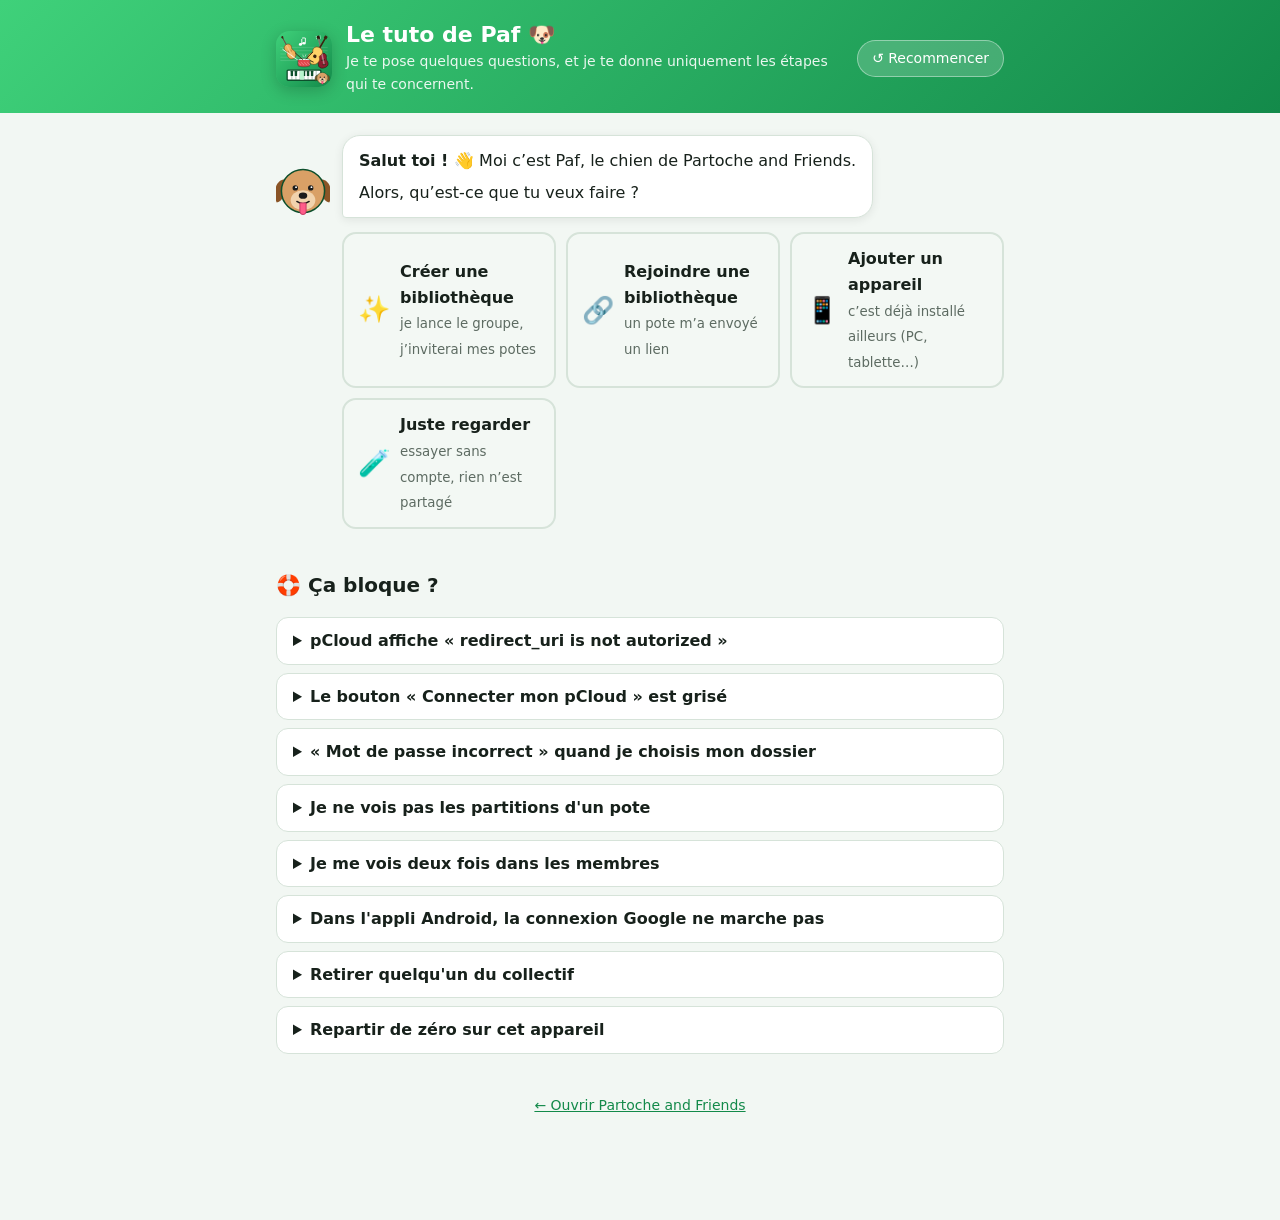
==== commit 3d16135c: "Tuto de Paf en fenêtre flottante par-dessus l'appli : déplaçable, redimensionnable, ↗ en grand ; en " ====
--- a/web/tuto.html
+++ b/web/tuto.html
@@ -86,6 +86,13 @@
 .foot { text-align: center; color: var(--muted); margin-top: 40px; font-size: 14px; }
 @media (max-width: 560px) { .choices { margin-left: 0; } .step { padding: 14px 12px 14px 54px; } .step .n { left: 10px; } .step h3 { margin-right: 0; margin-top: 30px; } .hero h1 { font-size: 18px; } .say .dog { width: 44px; height: 44px; } }
 @media (prefers-reduced-motion: reduce) { * { animation: none !important; } }
+/* dans la fenêtre flottante de l'appli */
+.embed .hero { padding: 10px 12px; }
+.embed .hero img, .embed .hero p, .embed .foot { display: none; }
+.embed .hero h1 { font-size: 16px; }
+.embed .wrap { padding-left: 12px; padding-right: 12px; }
+.embed .choices { margin-left: 0; grid-template-columns: 1fr; }
+.embed .say .dog { width: 40px; height: 40px; }
 </style>
 </head>
 <body>
@@ -143,6 +150,7 @@
   <path class="tongue" d="M-8 31h16v22a8 8 0 0 1-16 0z" fill="#ff5c8a" stroke="#c23a63" stroke-width="2.5"/></svg>`
 
 const $ = s => document.querySelector(s)
+if (new URLSearchParams(location.search).has('embed')) document.body.classList.add('embed')
 const chat = $('#chat'), plan = $('#plan')
 let A = {}
 
@@ -275,7 +283,7 @@
 function stepConfigure() {
   const start = A.goal === 'create'
     ? '<li><b>✨ Partir de rien</b>, puis donne un <b>nom</b> au collectif (ex. « Les copains du jeudi »), puis <b>Continuer</b>.</li>'
-    : '<li><b>🔗 J’ai un lien qu’on m’a filé</b>, puis colle le lien reçu, puis <b>Continuer</b>. Si tu as cliqué directement sur le lien, il est déjà rempli et un ✅ affiche le nom du collectif.</li>'
+    : '<li><b>🔗 J’ai un lien qu’on m’a filé</b>, puis colle le lien reçu (ou <b>📷 Scanner le QR code d’invitation</b>), puis <b>Continuer</b>. Si tu as cliqué directement sur le lien, il est déjà rempli et un ✅ affiche le nom du collectif.</li>'
   const folder = A.partoche === 'yes'
     ? '<li><b>Où sont tes partitions ?</b> Choisis ton dossier <b>Partoche</b> (en haut de la liste) et tape <b>le mot de passe de son lien</b>, celui de ta prof. Tu peux aussi coller le code <code>P1.…</code> du message envoyé à ta prof. Tes partitions de <code>MSCZ/</code> sont reprises telles quelles, et l’appli ne range ses notes que dans <code>Friends/</code> : ta prof ne voit aucune différence.</li>'
     : '<li><b>Où sont tes partitions ?</b> Clique sur <b>✨ Je n’ai pas de dossier Partoche : en créer un</b>. L’appli crée <code>Partoche/MSCZ</code> et son lien de partage.</li>'
@@ -319,7 +327,7 @@
     if (A.already === 'qr') S('Reprends tout avec le QR code', `
       <ol>
         <li>Sur l’appareil <b>déjà configuré</b> : clique sur le <b>logo</b> en haut à gauche (<i>Mon profil</i>), puis <b>📱 Ajouter un appareil (QR code)</b>.</li>
-        <li>Sur ${A.device === 'android' ? 'ton Android' : 'le nouvel appareil'} : vise le QR code avec l’<b>appareil photo</b> et touche le lien. ${A.device === 'android' ? 'Si Android propose d’ouvrir avec <b>Partoche &amp; Friends</b>, accepte. Sinon, copie le lien et colle-le dans l’appli (Configurer, puis J’ai un lien).' : ''}</li>
+        <li>Sur ${A.device === 'android' ? 'ton Android' : 'le nouvel appareil'}, dans l’appli : <b>📷 Scanner un QR code</b> (sur l’écran d’accueil), puis vise le QR code. Tu peux aussi le scanner avec l’appareil photo et toucher le lien.</li>
         <li>Tape le <b>code à 6 chiffres</b> affiché à côté du QR code, puis <b>Valider</b>. C’est tout : pCloud, dossier, profil et collectif sont repris.</li>
       </ol>
       <div class="warn">⏱️ Le QR code est valable 15 minutes et donne accès à ton pCloud : ne le montre à personne d’autre.</div>`)
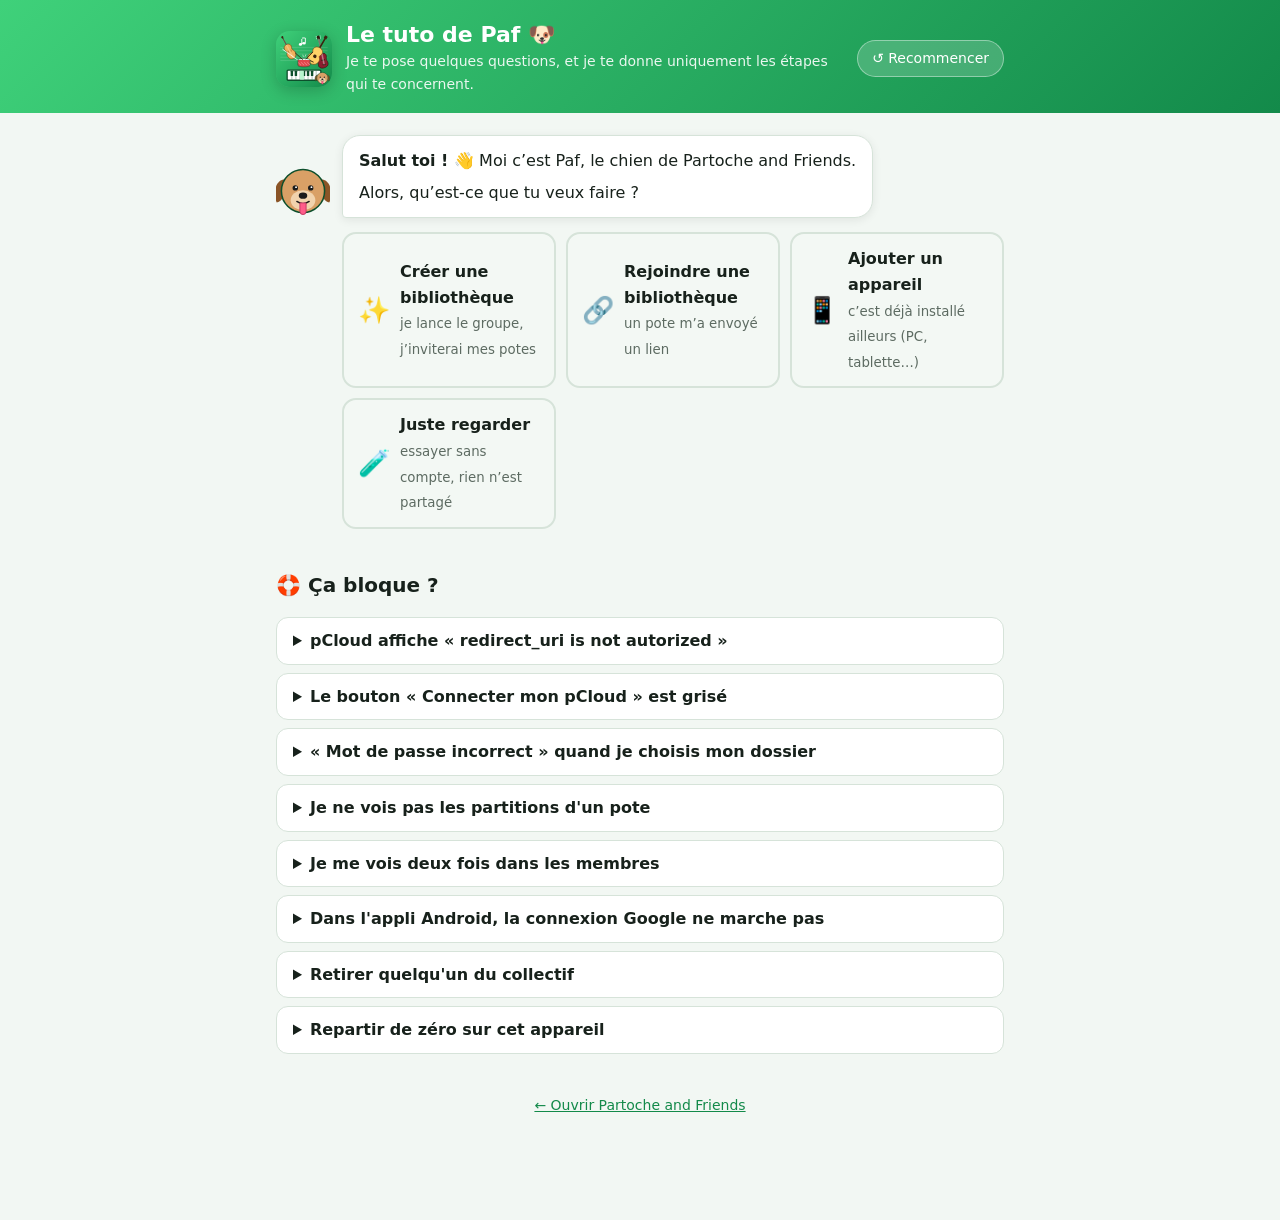
==== commit 9a5be84d: "Mode consultation : un lien d'invitation ouvert sans compte pCloud mène directement à la bibliothèqu" ====
--- a/web/tuto.html
+++ b/web/tuto.html
@@ -342,7 +342,7 @@
   } else {
     if (A.pcloud === 'no') stepPcloudAccount()
     if (A.goal === 'create' && A.client === 'make') stepClientId()
-    if (A.goal === 'join') S('Garde ton lien d’invitation sous la main', '<p>Ton pote t’a envoyé un lien qui ressemble à <code>…github.io/Partoche-and-Friends/#rejoindre=F1.…</code> (ou juste un code <code>F1.…</code>).</p><p>Il contient tout : le collectif, ses membres et l’identifiant pCloud. <b>Tu n’as rien d’autre à demander.</b> Clique dessus, ou garde-le pour l’étape « Configure l’appli ».</p>')
+    if (A.goal === 'join') S('Garde ton lien d’invitation sous la main', '<p>Ton pote t’a envoyé un lien qui ressemble à <code>…github.io/Partoche-and-Friends/#rejoindre=F1.…</code> (ou juste un code <code>F1.…</code>).</p><p>Il contient tout : le collectif, ses membres et l’identifiant pCloud. <b>Tu n’as rien d’autre à demander.</b> Clique dessus, ou garde-le pour l’étape « Configure l’appli ».</p><div class="note">👀 En cliquant sur le lien, tu arrives tout de suite en <b>mode consultation</b> : tu vois les partitions, les annotations et les discussions, même sans compte. Pour mettre ton nom et participer (annoter, ton statut, écrire), clique sur <b>☁️ Contribuer</b> et suis les étapes ci-dessous.</div>')
     stepInstall()
     stepConfigure()
     if (A.goal === 'create') stepInvite()
